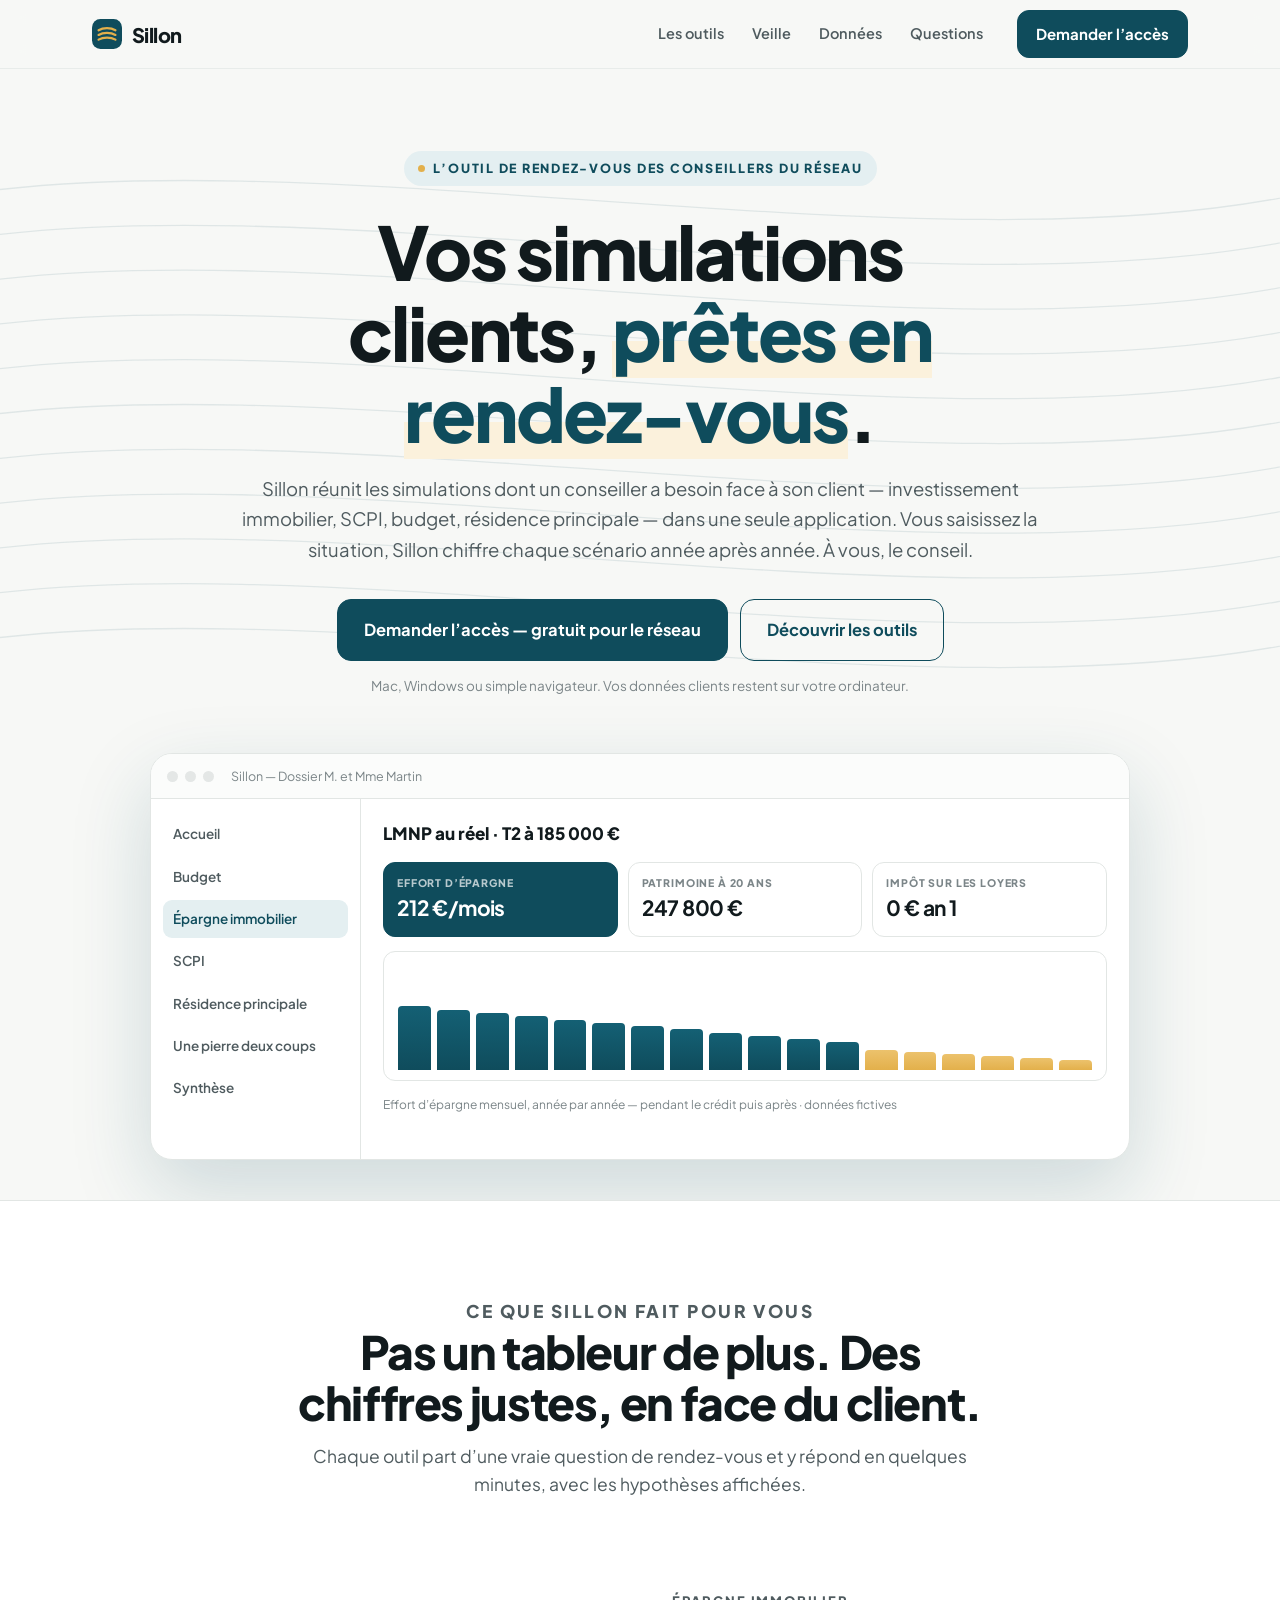
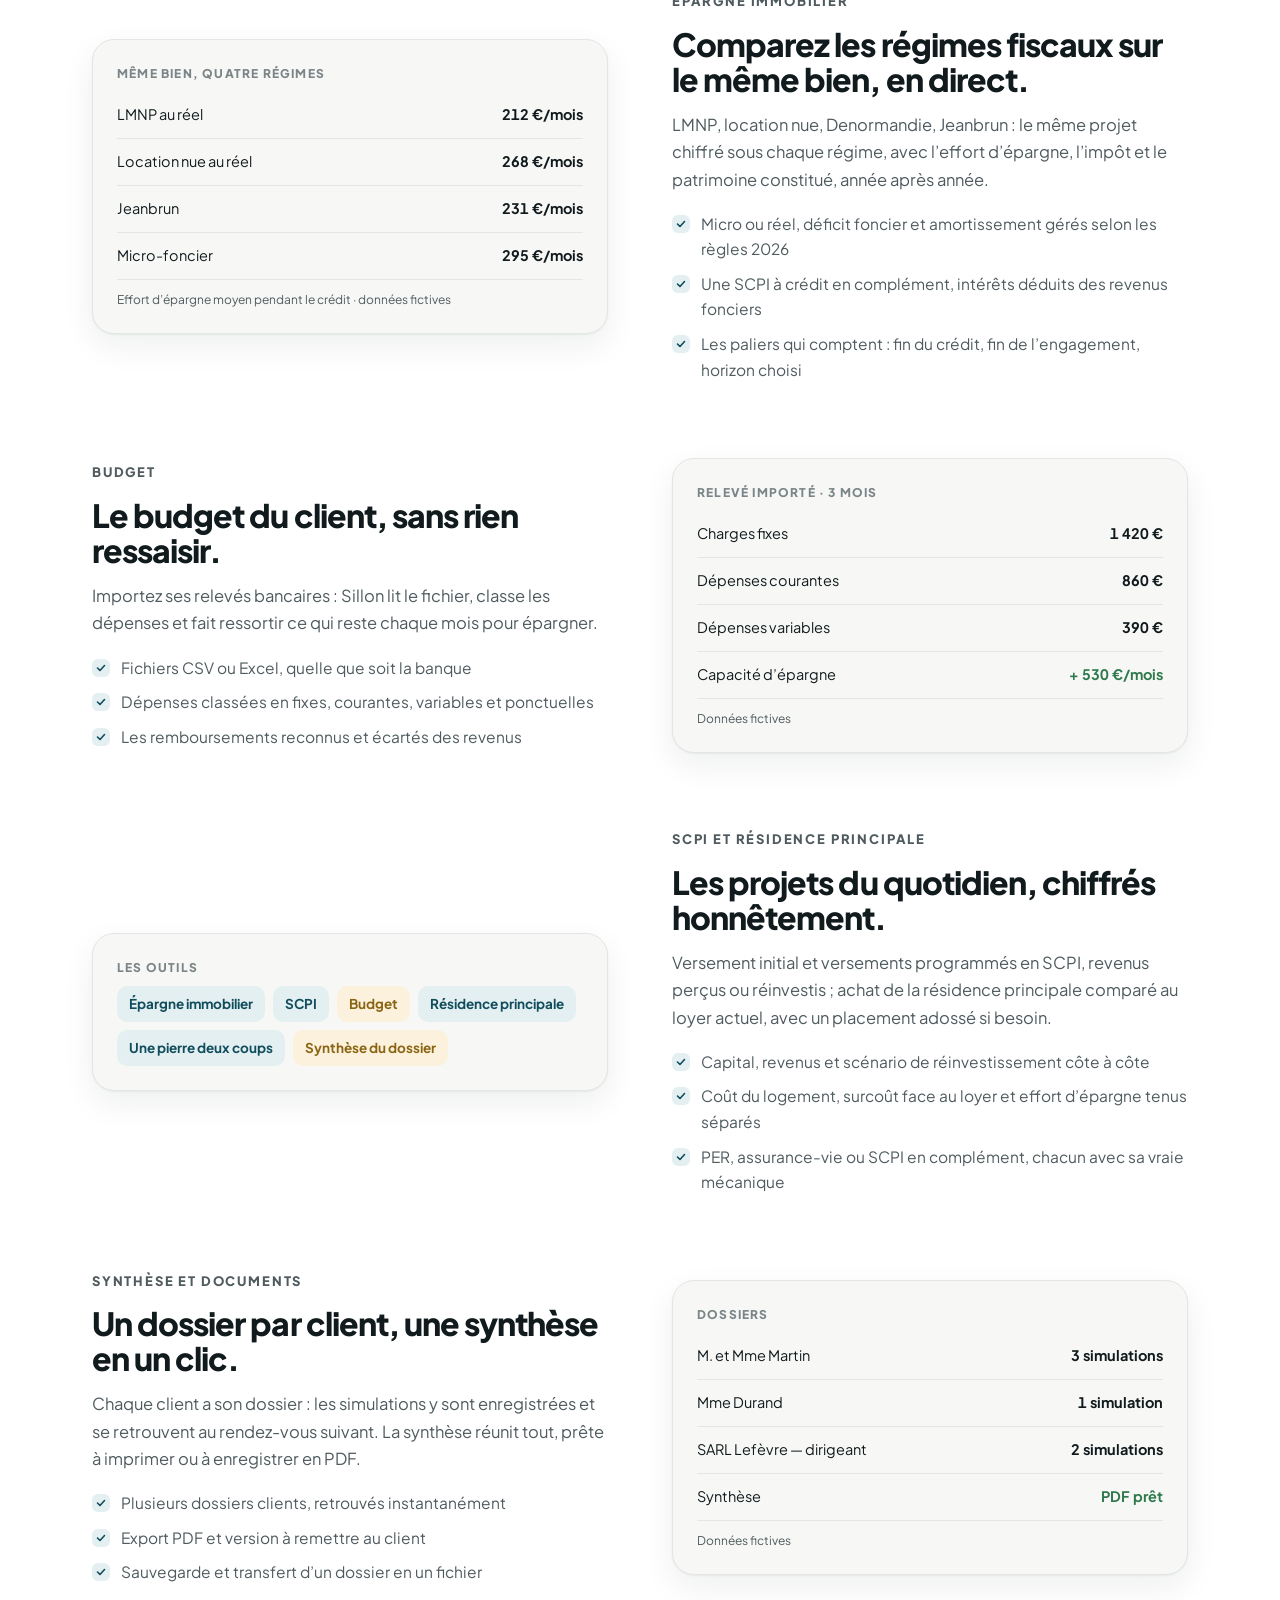
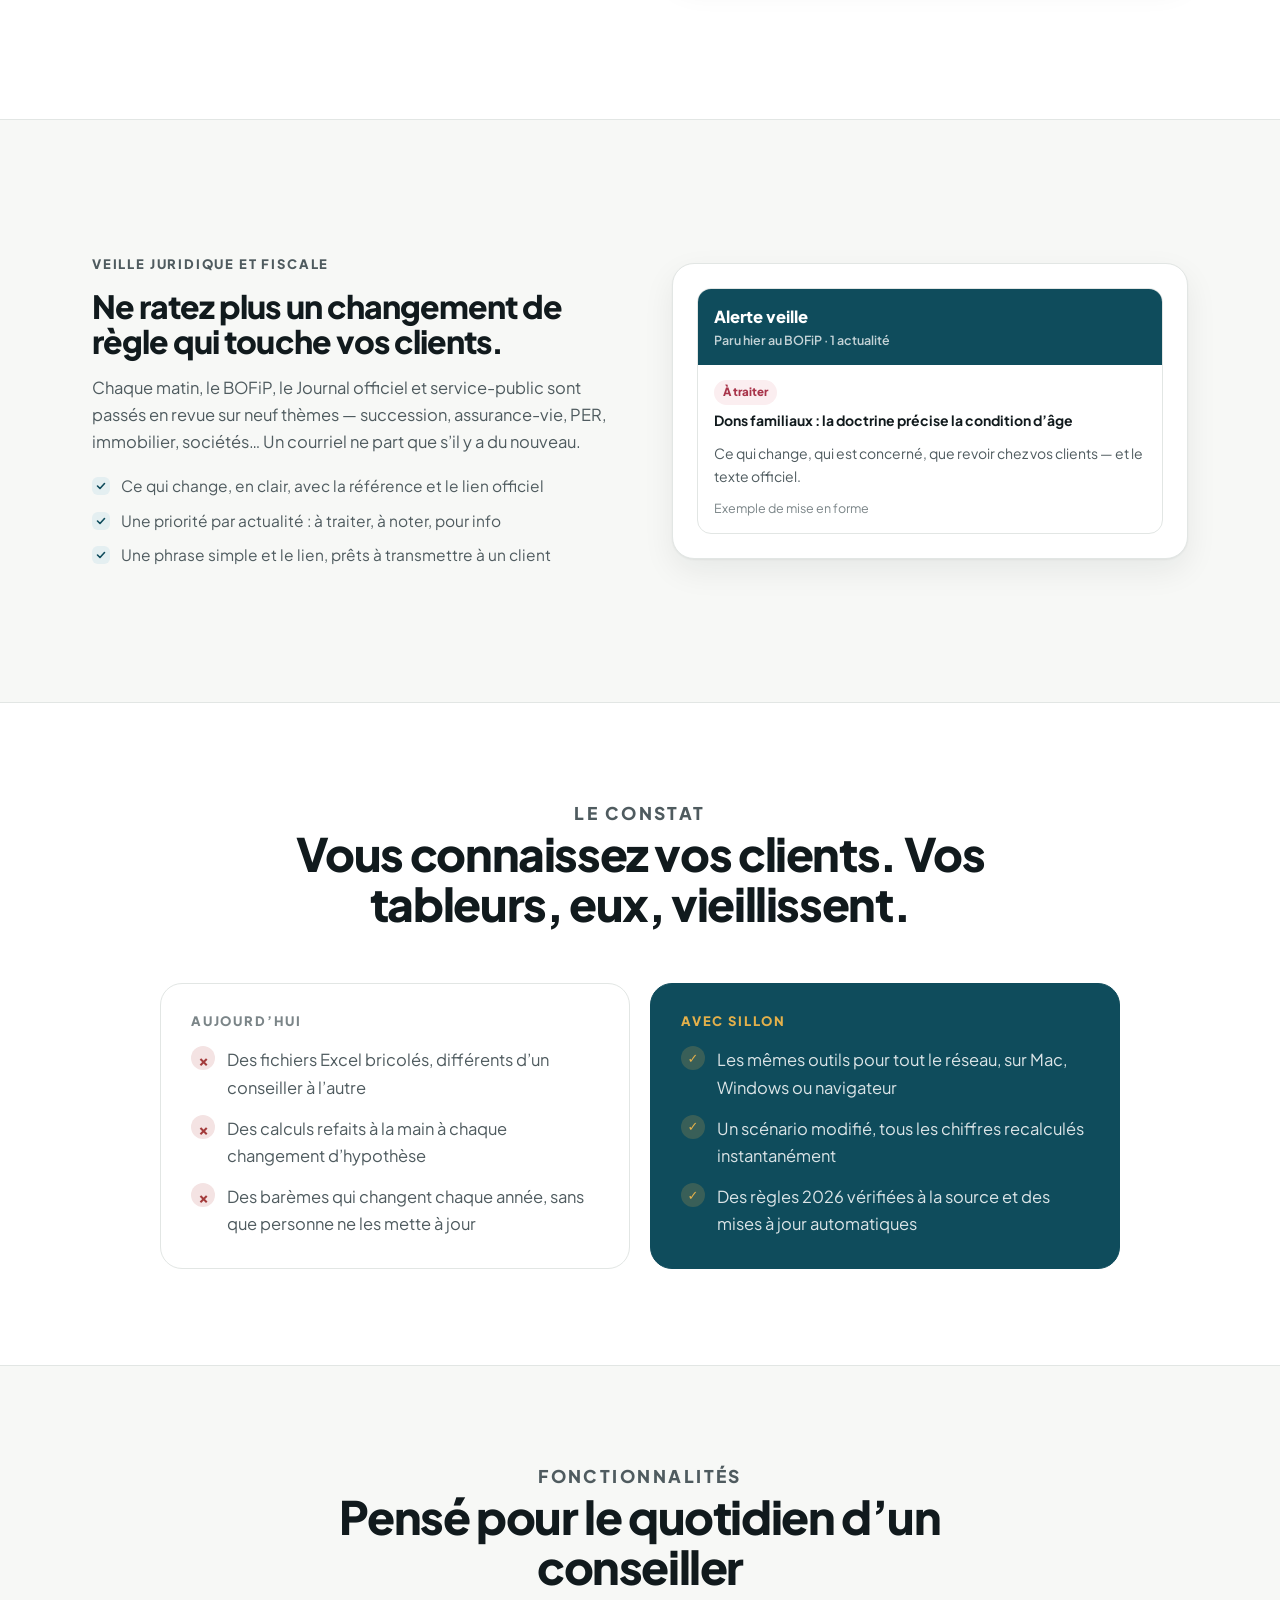
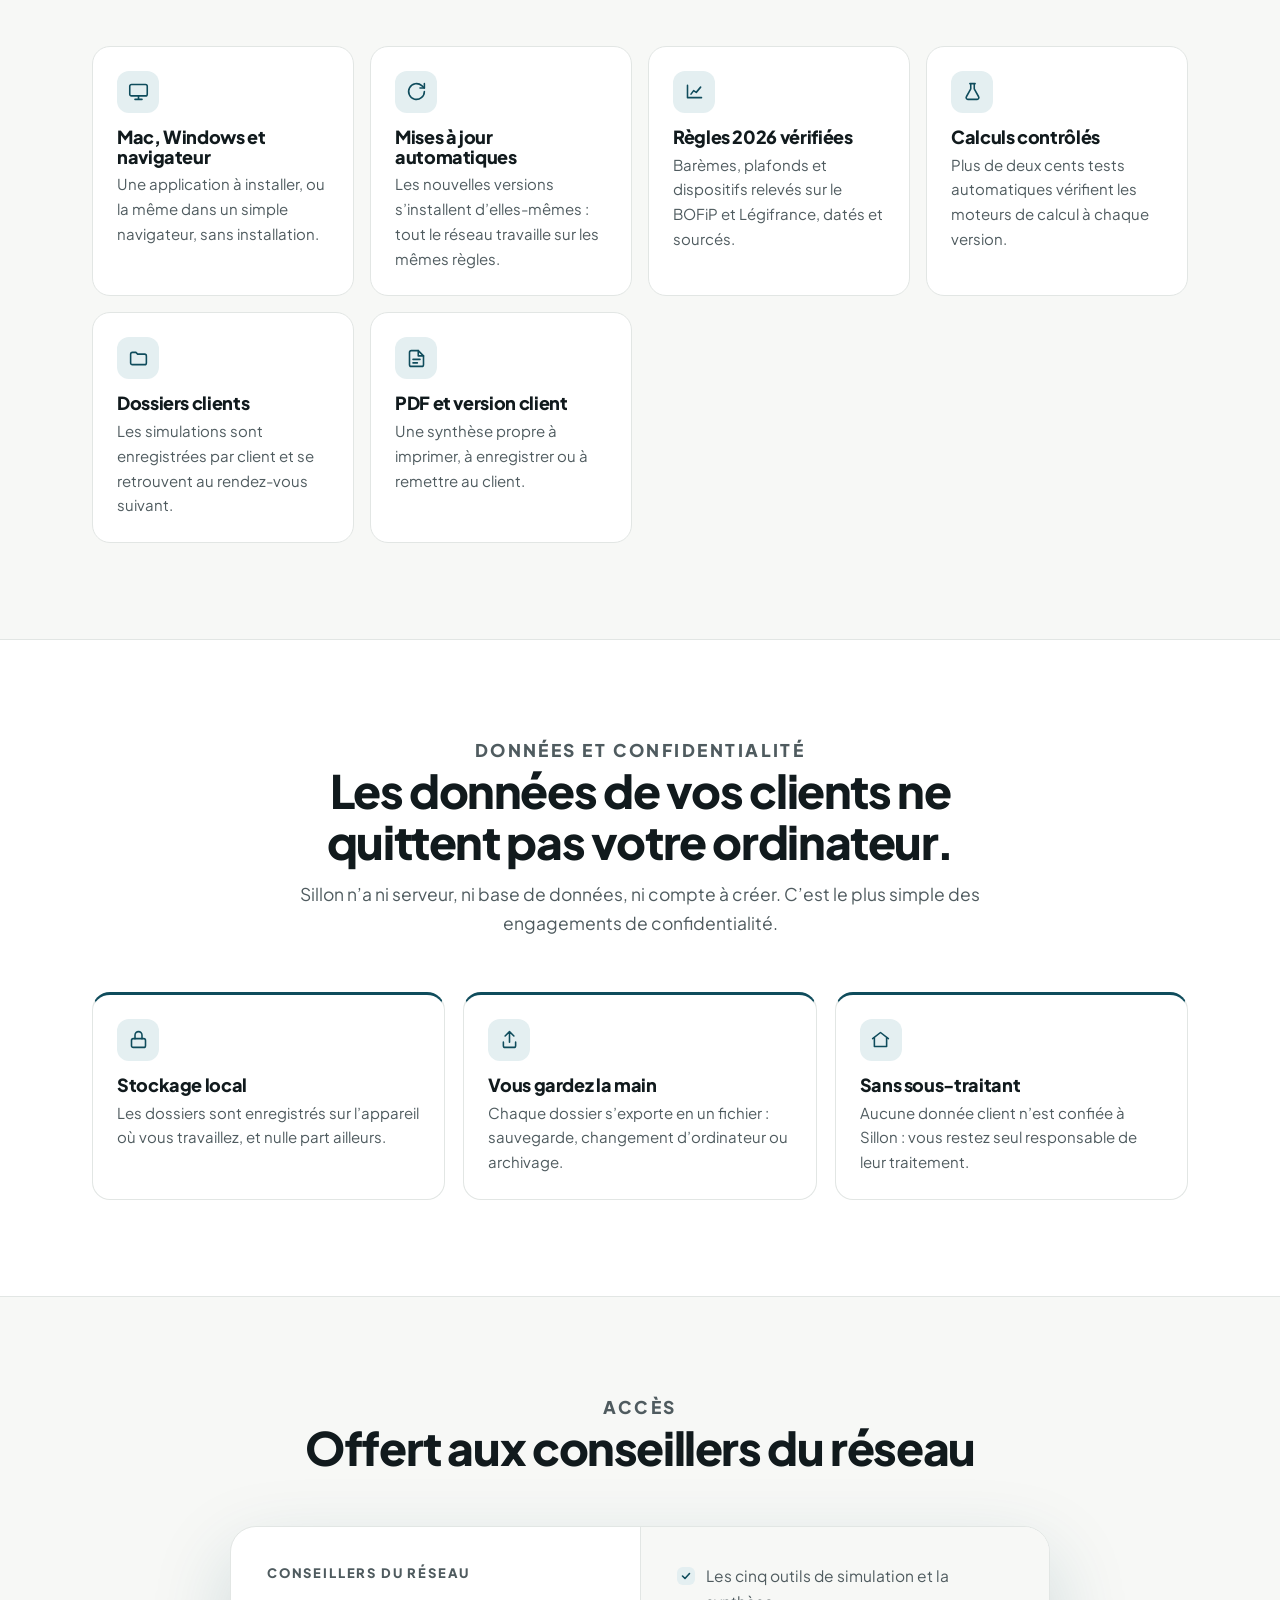
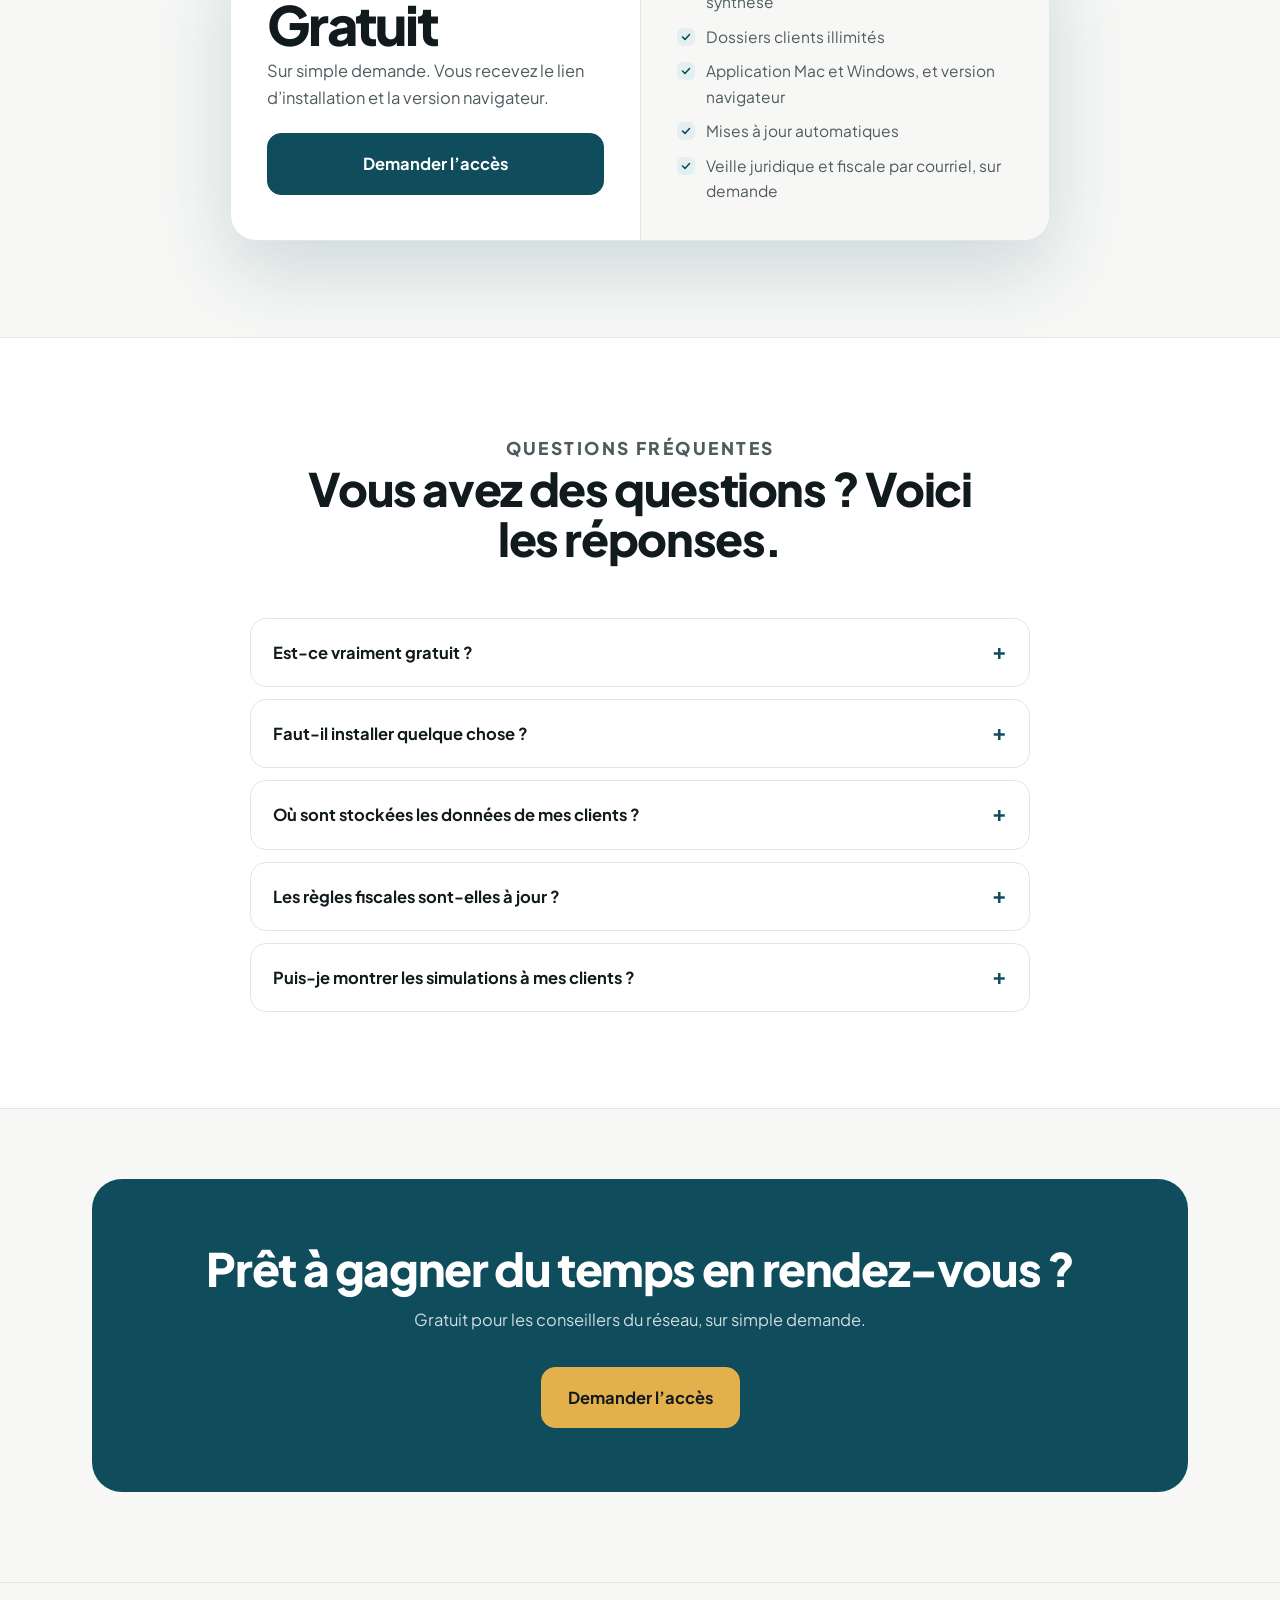
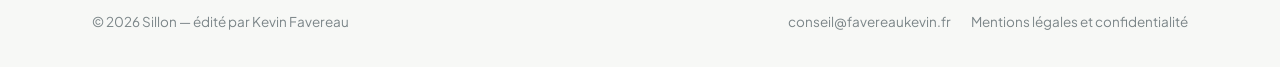
==== index.html @ 66dd031a "Sillon : page de présentation des outils pour les conseillers du réseau Co-Authored-By: Claude Opus " ====
<!doctype html>
<html lang="fr">
<head>
  <meta charset="utf-8" />
  <meta name="viewport" content="width=device-width, initial-scale=1" />
  <title>Sillon · L’outil de rendez-vous des conseillers en patrimoine</title>
  <meta name="description" content="Sillon réunit les simulations patrimoniales d’un rendez-vous client : investissement immobilier, SCPI, budget, résidence principale. Gratuit pour les conseillers du réseau." />
  <meta name="robots" content="noindex, nofollow" />
  <meta name="theme-color" content="#f7f8f6" />
  <link rel="icon" href="favicon.svg" type="image/svg+xml" />
  <link rel="preconnect" href="https://fonts.googleapis.com" />
  <link rel="preconnect" href="https://fonts.gstatic.com" crossorigin />
  <link rel="stylesheet" href="https://fonts.googleapis.com/css2?family=Plus+Jakarta+Sans:wght@400;500;600;700;800&display=swap" />
  <link rel="stylesheet" href="styles.css" />
</head>
<body>
  <header class="entete">
    <div class="bloc">
      <a class="logo" href="index.html"><svg viewBox="0 0 32 32" aria-hidden="true"><rect width="32" height="32" rx="9" fill="#0f4c5c"/><path d="M7 22c5-3 13-3 18 0M7 17c5-3 13-3 18 0M7 12c5-3 13-3 18 0" fill="none" stroke="#e3b04b" stroke-width="2.4" stroke-linecap="round"/></svg>Sillon</a>
      <nav class="nav" aria-label="Navigation">
        <a href="index.html#outils">Les outils</a>
        <a href="index.html#veille">Veille</a>
        <a href="index.html#donnees">Données</a>
        <a href="index.html#faq">Questions</a>
      </nav>
      <a class="btn" href="mailto:conseil@favereaukevin.fr?subject=Demande%20d%27acc%C3%A8s%20%C3%A0%20Sillon">Demander l’accès</a>
    </div>
  </header>
  <main>
    <section class="heros">
      <svg class="sillons" viewBox="0 0 1200 600" preserveAspectRatio="none" aria-hidden="true"><g fill="none" stroke="#0f4c5c" stroke-width="1.2" opacity=".18"><path d="M-50 120 C 300 60, 900 200, 1250 110"/><path d="M-50 162 C 300 102, 900 242, 1250 152"/><path d="M-50 204 C 300 144, 900 284, 1250 194"/><path d="M-50 246 C 300 186, 900 326, 1250 236"/><path d="M-50 288 C 300 228, 900 368, 1250 278"/><path d="M-50 330 C 300 270, 900 410, 1250 320"/><path d="M-50 372 C 300 312, 900 452, 1250 362"/><path d="M-50 414 C 300 354, 900 494, 1250 404"/><path d="M-50 456 C 300 396, 900 536, 1250 446"/><path d="M-50 498 C 300 438, 900 578, 1250 488"/><path d="M-50 540 C 300 480, 900 620, 1250 530"/></g></svg>
      <div class="bloc">
        <span class="surtitre monte">L’outil de rendez-vous des conseillers du réseau</span>
        <h1 class="monte monte-2">Vos simulations clients, <span class="ble">prêtes en rendez-vous</span>.</h1>
        <p class="chapo monte monte-2">
          Sillon réunit les simulations dont un conseiller a besoin face à son client —
          investissement immobilier, SCPI, budget, résidence principale — dans une seule
          application. Vous saisissez la situation, Sillon chiffre chaque scénario année
          après année. À vous, le conseil.
        </p>
        <div class="actions monte monte-3">
          <a class="btn btn--grand" href="mailto:conseil@favereaukevin.fr?subject=Demande%20d%27acc%C3%A8s%20%C3%A0%20Sillon">Demander l’accès — gratuit pour le réseau</a>
          <a class="btn btn--grand btn--fantome" href="#outils">Découvrir les outils</a>
        </div>
        <p class="petit monte monte-3">Mac, Windows ou simple navigateur. Vos données clients restent sur votre ordinateur.</p>
        <div class="maquette monte monte-3" aria-hidden="true">
          <div class="maquette-barre"><i></i><i></i><i></i><span>Sillon — Dossier M. et Mme Martin</span></div>
          <div class="maquette-corps">
            <div class="maquette-menu">
              <span>Accueil</span><span>Budget</span><span class="actif">Épargne immobilier</span>
              <span>SCPI</span><span>Résidence principale</span><span>Une pierre deux coups</span><span>Synthèse</span>
            </div>
            <div class="maquette-contenu">
              <div class="maquette-titre">LMNP au réel · T2 à 185 000 €</div>
              <div class="maquette-tuiles">
                <div class="m-tuile m-tuile--sombre"><small>Effort d’épargne</small><b>212 €/mois</b></div>
                <div class="m-tuile"><small>Patrimoine à 20 ans</small><b>247 800 €</b></div>
                <div class="m-tuile"><small>Impôt sur les loyers</small><b>0 € an 1</b></div>
              </div>
              <div class="m-barres"><span style="height:62%"></span><span style="height:58%"></span><span style="height:55%"></span><span style="height:52%"></span><span style="height:49%"></span><span style="height:46%"></span><span style="height:43%"></span><span style="height:40%"></span><span style="height:36%"></span><span style="height:33%"></span><span style="height:30%"></span><span style="height:27%"></span><span style="height:20%"></span><span style="height:18%"></span><span style="height:16%"></span><span style="height:14%"></span><span style="height:12%"></span><span style="height:10%"></span></div>
              <div class="m-legende">Effort d’épargne mensuel, année par année — pendant le crédit puis après · données fictives</div>
            </div>
          </div>
        </div>
      </div>
    </section>

    <section class="section section--blanche" id="outils">
      <div class="bloc">
        <div class="tete">
          <p class="etiquette">Ce que Sillon fait pour vous</p>
          <h2>Pas un tableur de plus. Des chiffres justes, en face du client.</h2>
          <p>Chaque outil part d’une vraie question de rendez-vous et y répond en quelques minutes, avec les hypothèses affichées.</p>
        </div>

      <div class="alterne">
        <div>
          <p class="etiquette">Épargne immobilier</p>
          <h3>Comparez les régimes fiscaux sur le même bien, en direct.</h3>
          <p>LMNP, location nue, Denormandie, Jeanbrun : le même projet chiffré sous chaque régime, avec l’effort d’épargne, l’impôt et le patrimoine constitué, année après année.</p>
          <ul class="puces"><li>Micro ou réel, déficit foncier et amortissement gérés selon les règles 2026</li><li>Une SCPI à crédit en complément, intérêts déduits des revenus fonciers</li><li>Les paliers qui comptent : fin du crédit, fin de l’engagement, horizon choisi</li></ul>
        </div>
        <div class="alterne-visuel"><div class="v-titre">Même bien, quatre régimes</div><div class="v-ligne"><span>LMNP au réel</span><b>212 €/mois</b></div><div class="v-ligne"><span>Location nue au réel</span><b>268 €/mois</b></div><div class="v-ligne"><span>Jeanbrun</span><b>231 €/mois</b></div><div class="v-ligne"><span>Micro-foncier</span><b>295 €/mois</b></div><p class="m-legende" style="margin:10px 0 0">Effort d’épargne moyen pendant le crédit · données fictives</p></div>
      </div>

      <div class="alterne">
        <div>
          <p class="etiquette">Budget</p>
          <h3>Le budget du client, sans rien ressaisir.</h3>
          <p>Importez ses relevés bancaires : Sillon lit le fichier, classe les dépenses et fait ressortir ce qui reste chaque mois pour épargner.</p>
          <ul class="puces"><li>Fichiers CSV ou Excel, quelle que soit la banque</li><li>Dépenses classées en fixes, courantes, variables et ponctuelles</li><li>Les remboursements reconnus et écartés des revenus</li></ul>
        </div>
        <div class="alterne-visuel"><div class="v-titre">Relevé importé · 3 mois</div><div class="v-ligne"><span>Charges fixes</span><b>1 420 €</b></div><div class="v-ligne"><span>Dépenses courantes</span><b>860 €</b></div><div class="v-ligne"><span>Dépenses variables</span><b>390 €</b></div><div class="v-ligne"><span>Capacité d’épargne</span><b class=ok>+ 530 €/mois</b></div><p class="m-legende" style="margin:10px 0 0">Données fictives</p></div>
      </div>

      <div class="alterne">
        <div>
          <p class="etiquette">SCPI et résidence principale</p>
          <h3>Les projets du quotidien, chiffrés honnêtement.</h3>
          <p>Versement initial et versements programmés en SCPI, revenus perçus ou réinvestis ; achat de la résidence principale comparé au loyer actuel, avec un placement adossé si besoin.</p>
          <ul class="puces"><li>Capital, revenus et scénario de réinvestissement côte à côte</li><li>Coût du logement, surcoût face au loyer et effort d’épargne tenus séparés</li><li>PER, assurance-vie ou SCPI en complément, chacun avec sa vraie mécanique</li></ul>
        </div>
        <div class="alterne-visuel"><div class="v-titre">Les outils</div><div class="v-pastilles"><span>Épargne immobilier</span><span>SCPI</span><span>Budget</span><span>Résidence principale</span><span>Une pierre deux coups</span><span>Synthèse du dossier</span></div></div>
      </div>

      <div class="alterne">
        <div>
          <p class="etiquette">Synthèse et documents</p>
          <h3>Un dossier par client, une synthèse en un clic.</h3>
          <p>Chaque client a son dossier : les simulations y sont enregistrées et se retrouvent au rendez-vous suivant. La synthèse réunit tout, prête à imprimer ou à enregistrer en PDF.</p>
          <ul class="puces"><li>Plusieurs dossiers clients, retrouvés instantanément</li><li>Export PDF et version à remettre au client</li><li>Sauvegarde et transfert d’un dossier en un fichier</li></ul>
        </div>
        <div class="alterne-visuel"><div class="v-titre">Dossiers</div><div class="v-ligne"><span>M. et Mme Martin</span><b>3 simulations</b></div><div class="v-ligne"><span>Mme Durand</span><b>1 simulation</b></div><div class="v-ligne"><span>SARL Lefèvre — dirigeant</span><b>2 simulations</b></div><div class="v-ligne"><span>Synthèse</span><b class=ok>PDF prêt</b></div><p class="m-legende" style="margin:10px 0 0">Données fictives</p></div>
      </div>
      </div>
    </section>

    <section class="section" id="veille">
      <div class="bloc">

      <div class="alterne">
        <div>
          <p class="etiquette">Veille juridique et fiscale</p>
          <h3>Ne ratez plus un changement de règle qui touche vos clients.</h3>
          <p>Chaque matin, le BOFiP, le Journal officiel et service-public sont passés en revue sur neuf thèmes — succession, assurance-vie, PER, immobilier, sociétés… Un courriel ne part que s’il y a du nouveau.</p>
          <ul class="puces"><li>Ce qui change, en clair, avec la référence et le lien officiel</li><li>Une priorité par actualité : à traiter, à noter, pour info</li><li>Une phrase simple et le lien, prêts à transmettre à un client</li></ul>
        </div>
        <div class="alterne-visuel"><div class="v-mail"><div class="v-mail-tete">Alerte veille<small>Paru hier au BOFiP · 1 actualité</small></div><div class="v-mail-corps"><div><span class="tag">À traiter</span><br><b>Dons familiaux : la doctrine précise la condition d’âge</b></div><div style="color:var(--doux)">Ce qui change, qui est concerné, que revoir chez vos clients — et le texte officiel.</div><div style="color:var(--libelle);font-size:12.5px">Exemple de mise en forme</div></div></div></div>
      </div>
      </div>
    </section>

    <section class="section section--blanche">
      <div class="bloc">
        <div class="tete">
          <p class="etiquette">Le constat</p>
          <h2>Vous connaissez vos clients. Vos tableurs, eux, vieillissent.</h2>
        </div>
        <div class="constat">
          <div class="colonne">
            <h3>Aujourd’hui</h3>
            <ul>
              <li>Des fichiers Excel bricolés, différents d’un conseiller à l’autre</li>
              <li>Des calculs refaits à la main à chaque changement d’hypothèse</li>
              <li>Des barèmes qui changent chaque année, sans que personne ne les mette à jour</li>
            </ul>
          </div>
          <div class="colonne colonne--apres">
            <h3>Avec Sillon</h3>
            <ul>
              <li>Les mêmes outils pour tout le réseau, sur Mac, Windows ou navigateur</li>
              <li>Un scénario modifié, tous les chiffres recalculés instantanément</li>
              <li>Des règles 2026 vérifiées à la source et des mises à jour automatiques</li>
            </ul>
          </div>
        </div>
      </div>
    </section>

    <section class="section">
      <div class="bloc">
        <div class="tete">
          <p class="etiquette">Fonctionnalités</p>
          <h2>Pensé pour le quotidien d’un conseiller</h2>
        </div>
        <div class="grille">

        <div class="carte"><div class="icone"><svg viewBox="0 0 24 24" fill="none" stroke="currentColor" stroke-width="1.8" stroke-linecap="round" stroke-linejoin="round" aria-hidden="true"><rect x="2" y="4" width="20" height="13" rx="2"/><path d="M8 21h8M12 17v4"/></svg></div><h3>Mac, Windows et navigateur</h3><p>Une application à installer, ou la même dans un simple navigateur, sans installation.</p></div>

        <div class="carte"><div class="icone"><svg viewBox="0 0 24 24" fill="none" stroke="currentColor" stroke-width="1.8" stroke-linecap="round" stroke-linejoin="round" aria-hidden="true"><path d="M21 12a9 9 0 1 1-3-6.7L21 8"/><path d="M21 3v5h-5"/></svg></div><h3>Mises à jour automatiques</h3><p>Les nouvelles versions s’installent d’elles-mêmes : tout le réseau travaille sur les mêmes règles.</p></div>

        <div class="carte"><div class="icone"><svg viewBox="0 0 24 24" fill="none" stroke="currentColor" stroke-width="1.8" stroke-linecap="round" stroke-linejoin="round" aria-hidden="true"><path d="M4 19V5M4 19h16M8 15l3-4 3 2 5-6"/></svg></div><h3>Règles 2026 vérifiées</h3><p>Barèmes, plafonds et dispositifs relevés sur le BOFiP et Légifrance, datés et sourcés.</p></div>

        <div class="carte"><div class="icone"><svg viewBox="0 0 24 24" fill="none" stroke="currentColor" stroke-width="1.8" stroke-linecap="round" stroke-linejoin="round" aria-hidden="true"><path d="M9 3h6M10 3v6l-5 9a2 2 0 0 0 2 3h10a2 2 0 0 0 2-3l-5-9V3"/></svg></div><h3>Calculs contrôlés</h3><p>Plus de deux cents tests automatiques vérifient les moteurs de calcul à chaque version.</p></div>

        <div class="carte"><div class="icone"><svg viewBox="0 0 24 24" fill="none" stroke="currentColor" stroke-width="1.8" stroke-linecap="round" stroke-linejoin="round" aria-hidden="true"><path d="M3 7a2 2 0 0 1 2-2h4l2 2h8a2 2 0 0 1 2 2v8a2 2 0 0 1-2 2H5a2 2 0 0 1-2-2z"/></svg></div><h3>Dossiers clients</h3><p>Les simulations sont enregistrées par client et se retrouvent au rendez-vous suivant.</p></div>

        <div class="carte"><div class="icone"><svg viewBox="0 0 24 24" fill="none" stroke="currentColor" stroke-width="1.8" stroke-linecap="round" stroke-linejoin="round" aria-hidden="true"><path d="M14 3H6a2 2 0 0 0-2 2v14a2 2 0 0 0 2 2h12a2 2 0 0 0 2-2V9z"/><path d="M14 3v6h6M8 13h8M8 17h5"/></svg></div><h3>PDF et version client</h3><p>Une synthèse propre à imprimer, à enregistrer ou à remettre au client.</p></div>
        </div>
      </div>
    </section>

    <section class="section section--blanche" id="donnees">
      <div class="bloc">
        <div class="tete">
          <p class="etiquette">Données et confidentialité</p>
          <h2>Les données de vos clients ne quittent pas votre ordinateur.</h2>
          <p>Sillon n’a ni serveur, ni base de données, ni compte à créer. C’est le plus simple des engagements de confidentialité.</p>
        </div>
        <div class="donnees">

        <div class="carte"><div class="icone"><svg viewBox="0 0 24 24" fill="none" stroke="currentColor" stroke-width="1.8" stroke-linecap="round" stroke-linejoin="round" aria-hidden="true"><rect x="4" y="11" width="16" height="10" rx="2"/><path d="M8 11V7a4 4 0 0 1 8 0v4"/></svg></div><h3>Stockage local</h3><p>Les dossiers sont enregistrés sur l’appareil où vous travaillez, et nulle part ailleurs.</p></div>

        <div class="carte"><div class="icone"><svg viewBox="0 0 24 24" fill="none" stroke="currentColor" stroke-width="1.8" stroke-linecap="round" stroke-linejoin="round" aria-hidden="true"><path d="M12 3v12M7 8l5-5 5 5"/><path d="M5 15v4a2 2 0 0 0 2 2h10a2 2 0 0 0 2-2v-4"/></svg></div><h3>Vous gardez la main</h3><p>Chaque dossier s’exporte en un fichier : sauvegarde, changement d’ordinateur ou archivage.</p></div>

        <div class="carte"><div class="icone"><svg viewBox="0 0 24 24" fill="none" stroke="currentColor" stroke-width="1.8" stroke-linecap="round" stroke-linejoin="round" aria-hidden="true"><path d="M3 11l9-7 9 7"/><path d="M5 10v10h14V10"/></svg></div><h3>Sans sous-traitant</h3><p>Aucune donnée client n’est confiée à Sillon : vous restez seul responsable de leur traitement.</p></div>
        </div>
      </div>
    </section>

    <section class="section" id="acces">
      <div class="bloc">
        <div class="tete">
          <p class="etiquette">Accès</p>
          <h2>Offert aux conseillers du réseau</h2>
        </div>
        <div class="acces">
          <div class="acces-gauche">
            <p class="etiquette" style="margin:0">Conseillers du réseau</p>
            <div class="prix">Gratuit</div>
            <p>Sur simple demande. Vous recevez le lien d’installation et la version navigateur.</p>
            <a class="btn btn--grand" href="mailto:conseil@favereaukevin.fr?subject=Demande%20d%27acc%C3%A8s%20%C3%A0%20Sillon" style="width:100%">Demander l’accès</a>
          </div>
          <div class="acces-droite">
            <ul class="puces">
              <li>Les cinq outils de simulation et la synthèse</li>
              <li>Dossiers clients illimités</li>
              <li>Application Mac et Windows, et version navigateur</li>
              <li>Mises à jour automatiques</li>
              <li>Veille juridique et fiscale par courriel, sur demande</li>
            </ul>
          </div>
        </div>
      </div>
    </section>

    <section class="section section--blanche" id="faq">
      <div class="bloc">
        <div class="tete">
          <p class="etiquette">Questions fréquentes</p>
          <h2>Vous avez des questions ? Voici les réponses.</h2>
        </div>
        <div class="faq">
          <details><summary>Est-ce vraiment gratuit ?</summary><p>Oui, pour les conseillers du réseau. Il n’y a ni abonnement, ni carte bancaire, ni engagement : il suffit d’en faire la demande.</p></details>
          <details><summary>Faut-il installer quelque chose ?</summary><p>Non, ce n’est pas obligatoire : Sillon fonctionne aussi dans un simple navigateur. Une application Mac et Windows est disponible pour ceux qui préfèrent ; à la première ouverture, le système peut afficher un avertissement de sécurité, et la procédure pour le passer est fournie avec le lien.</p></details>
          <details><summary>Où sont stockées les données de mes clients ?</summary><p>Uniquement sur votre appareil. Sillon n’envoie aucune donnée client sur internet. Pensez donc à exporter vos dossiers pour les sauvegarder, ou pour les retrouver sur un autre ordinateur.</p></details>
          <details><summary>Les règles fiscales sont-elles à jour ?</summary><p>Les barèmes, plafonds et dispositifs sont ceux de 2026, vérifiés sur le BOFiP et Légifrance. Quand une règle change, l’outil est corrigé et la mise à jour arrive automatiquement.</p></details>
          <details><summary>Puis-je montrer les simulations à mes clients ?</summary><p>Oui, c’est leur raison d’être, et une version client est prévue pour le PDF. Les simulations restent des projections fondées sur des hypothèses : elles appuient votre conseil, elles ne le remplacent pas.</p></details>
        </div>
      </div>
    </section>

    <section class="bloc" style="margin-top:70px">
      <div class="final">
        <svg class="sillons" viewBox="0 0 1200 600" preserveAspectRatio="none" aria-hidden="true"><g fill="none" stroke="#0f4c5c" stroke-width="1.2" opacity=".18"><path d="M-50 120 C 300 60, 900 200, 1250 110"/><path d="M-50 162 C 300 102, 900 242, 1250 152"/><path d="M-50 204 C 300 144, 900 284, 1250 194"/><path d="M-50 246 C 300 186, 900 326, 1250 236"/><path d="M-50 288 C 300 228, 900 368, 1250 278"/><path d="M-50 330 C 300 270, 900 410, 1250 320"/><path d="M-50 372 C 300 312, 900 452, 1250 362"/><path d="M-50 414 C 300 354, 900 494, 1250 404"/><path d="M-50 456 C 300 396, 900 536, 1250 446"/><path d="M-50 498 C 300 438, 900 578, 1250 488"/><path d="M-50 540 C 300 480, 900 620, 1250 530"/></g></svg>
        <h2>Prêt à gagner du temps en rendez-vous ?</h2>
        <p>Gratuit pour les conseillers du réseau, sur simple demande.</p>
        <div class="actions"><a class="btn btn--grand btn--ble" href="mailto:conseil@favereaukevin.fr?subject=Demande%20d%27acc%C3%A8s%20%C3%A0%20Sillon">Demander l’accès</a></div>
      </div>
    </section>
  </main>

  <footer class="pied">
    <div class="bloc">
      <span>© 2026 Sillon — édité par Kevin Favereau</span>
      <nav>
        <a href="mailto:conseil@favereaukevin.fr?subject=Demande%20d%27acc%C3%A8s%20%C3%A0%20Sillon">conseil@favereaukevin.fr</a>
        <a href="mentions-legales.html">Mentions légales et confidentialité</a>
      </nav>
    </div>
  </footer>
</body>
</html>
---- styles.css ----
/* Sillon — page de présentation. Pétrole et blé, Plus Jakarta Sans. */
:root {
  --fond: #f7f8f6; --surface: #fff; --encre: #111a1d; --doux: #4f5b5f; --libelle: #7b8588; --ligne: #e2e6e4;
  --petrole: #0f4c5c; --petrole-2: #146074; --petrole-pale: #e4eff1; --ble: #e3b04b; --ble-pale: #fbf1dc;
  --ombre: 0 1px 2px rgba(17, 26, 29, .05), 0 12px 32px rgba(17, 26, 29, .07);
  --ombre-forte: 0 30px 80px rgba(15, 76, 92, .18);
  --police: 'Plus Jakarta Sans', system-ui, -apple-system, 'Segoe UI', Roboto, sans-serif;
}
*, *::before, *::after { box-sizing: border-box; }
html { scroll-behavior: smooth; -webkit-text-size-adjust: 100%; }
body { margin: 0; font-family: var(--police); color: var(--encre); background: var(--fond); font-size: 16.5px; line-height: 1.65; -webkit-font-smoothing: antialiased; }
a { color: inherit; }
h1, h2, h3 { letter-spacing: -.03em; line-height: 1.1; font-weight: 800; margin: 0; }
.bloc { max-width: 1140px; margin: 0 auto; padding: 0 22px; }
.ble { color: var(--petrole); background: linear-gradient(transparent 60%, var(--ble-pale) 60%); }

/* En-tête */
.entete { position: sticky; top: 0; z-index: 20; background: rgba(247, 248, 246, .85); backdrop-filter: blur(12px) saturate(1.4); border-bottom: 1px solid rgba(226, 230, 228, .7); }
.entete .bloc { display: flex; align-items: center; gap: 22px; height: 68px; }
.logo { display: flex; align-items: center; gap: 10px; text-decoration: none; font-weight: 800; font-size: 20px; letter-spacing: -.03em; margin-right: auto; }
.logo svg { width: 30px; height: 30px; }
.nav { display: flex; gap: 4px; }
.nav a { text-decoration: none; color: var(--doux); font-weight: 600; font-size: 14.5px; padding: 8px 12px; border-radius: 10px; }
.nav a:hover { color: var(--encre); background: rgba(17, 26, 29, .05); }
.btn { display: inline-flex; align-items: center; justify-content: center; gap: 8px; text-decoration: none; font: inherit; font-weight: 700; font-size: 15px; border-radius: 12px; padding: 11px 18px; background: var(--petrole); color: #fff; border: 1.5px solid var(--petrole); cursor: pointer; transition: background .2s, transform .2s, box-shadow .2s; }
.btn:hover { background: var(--petrole-2); transform: translateY(-1px); box-shadow: 0 12px 26px rgba(15, 76, 92, .28); }
.btn--grand { padding: 16px 26px; font-size: 16.5px; border-radius: 14px; }
.btn--fantome { background: transparent; color: var(--petrole); }
.btn--fantome:hover { background: var(--petrole-pale); box-shadow: none; }
.btn--ble { background: var(--ble); border-color: var(--ble); color: var(--encre); }
.btn--ble:hover { background: #d9a43b; }

/* Héros */
.heros { position: relative; text-align: center; padding: 82px 0 40px; overflow: hidden; }
.sillons { position: absolute; inset: 0; z-index: -1; opacity: .55; }
.surtitre { display: inline-flex; align-items: center; gap: 8px; font-size: 12.5px; font-weight: 800; letter-spacing: .14em; text-transform: uppercase; color: var(--petrole); background: var(--petrole-pale); border-radius: 999px; padding: 7px 14px; }
.surtitre::before { content: ''; width: 7px; height: 7px; border-radius: 50%; background: var(--ble); }
.heros h1 { font-size: clamp(40px, 6.6vw, 74px); max-width: 15ch; margin: 24px auto 20px; }
.heros .chapo { max-width: 60ch; margin: 0 auto; color: var(--doux); font-size: 18.5px; }
.actions { display: flex; gap: 12px; justify-content: center; flex-wrap: wrap; margin-top: 34px; }
.petit { font-size: 13.5px; color: var(--libelle); margin-top: 14px; }

/* Maquette de l'app */
.maquette { margin: 56px auto 0; max-width: 980px; background: var(--surface); border: 1px solid var(--ligne); border-radius: 22px; box-shadow: var(--ombre-forte); overflow: hidden; text-align: left; }
.maquette-barre { display: flex; align-items: center; gap: 7px; padding: 12px 16px; border-bottom: 1px solid var(--ligne); background: #fbfcfb; font-size: 12.5px; color: var(--libelle); }
.maquette-barre i { width: 11px; height: 11px; border-radius: 50%; background: #e4e7e6; }
.maquette-barre span { margin-left: 10px; }
.maquette-corps { display: grid; grid-template-columns: 210px 1fr; min-height: 360px; }
.maquette-menu { border-right: 1px solid var(--ligne); padding: 16px 12px; display: grid; align-content: start; gap: 4px; font-size: 13.5px; font-weight: 600; color: var(--doux); }
.maquette-menu span { padding: 8px 10px; border-radius: 9px; }
.maquette-menu .actif { background: var(--petrole-pale); color: var(--petrole); }
.maquette-contenu { padding: 20px 22px; display: grid; gap: 14px; align-content: start; }
.maquette-titre { font-weight: 800; font-size: 17px; }
.maquette-tuiles { display: grid; grid-template-columns: repeat(3, 1fr); gap: 10px; }
.m-tuile { border: 1px solid var(--ligne); border-radius: 12px; padding: 11px 13px; }
.m-tuile small { display: block; font-size: 10.5px; font-weight: 800; letter-spacing: .08em; text-transform: uppercase; color: var(--libelle); }
.m-tuile b { font-size: 21px; letter-spacing: -.03em; }
.m-tuile--sombre { background: var(--petrole); border-color: var(--petrole); color: #fff; }
.m-tuile--sombre small { color: rgba(255, 255, 255, .7); }
.m-barres { display: flex; align-items: flex-end; gap: 6px; height: 130px; border: 1px solid var(--ligne); border-radius: 12px; padding: 14px 14px 10px; }
.m-barres span { flex: 1; border-radius: 4px 4px 0 0; background: linear-gradient(var(--petrole-2), var(--petrole)); }
.m-barres span:nth-child(n+13) { background: linear-gradient(#ecc26c, var(--ble)); }
.m-legende { font-size: 12px; color: var(--libelle); }

/* Sections */
.section { padding: 96px 0; }
.section--blanche { background: var(--surface); border-block: 1px solid var(--ligne); }
.tete { max-width: 700px; margin: 0 auto 54px; text-align: center; }
.etiquette { font-size: 13px; font-weight: 800; letter-spacing: .14em; text-transform: uppercase; color: var(--petrole); margin: 0 0 12px; }
.tete h2 { font-size: clamp(30px, 4.4vw, 46px); margin-bottom: 14px; }
.tete p { color: var(--doux); font-size: 17.5px; margin: 0; }

/* Blocs alternés */
.alterne { display: grid; grid-template-columns: 1fr 1fr; gap: 64px; align-items: center; padding: 38px 0; }
.alterne:nth-of-type(even) .alterne-visuel { order: -1; }
.alterne h3 { font-size: clamp(24px, 3vw, 32px); margin-bottom: 14px; }
.alterne p { color: var(--doux); margin: 0 0 14px; }
.puces { list-style: none; padding: 0; margin: 18px 0 0; display: grid; gap: 9px; }
.puces li { display: flex; gap: 11px; color: var(--doux); font-size: 15.5px; }
.puces li::before { content: ''; flex: none; width: 18px; height: 18px; margin-top: 4px; border-radius: 6px; background: var(--petrole-pale) url("data:image/svg+xml,%3Csvg xmlns='http://www.w3.org/2000/svg' viewBox='0 0 24 24' fill='none' stroke='%230f4c5c' stroke-width='3.2' stroke-linecap='round' stroke-linejoin='round'%3E%3Cpath d='M5 12l5 5 9-10'/%3E%3C/svg%3E") center / 12px no-repeat; }
.alterne-visuel { background: var(--surface); border: 1px solid var(--ligne); border-radius: 22px; padding: 24px; box-shadow: var(--ombre); }
.section--blanche .alterne-visuel { background: var(--fond); }
.v-ligne { display: flex; justify-content: space-between; gap: 14px; padding: 11px 0; border-bottom: 1px solid var(--ligne); font-size: 14.5px; }
.v-ligne:last-child { border-bottom: 0; }
.v-ligne b { font-variant-numeric: tabular-nums; }
.v-ligne .ok { color: #2f7a4d; font-weight: 700; }
.v-titre { font-size: 12px; font-weight: 800; letter-spacing: .1em; text-transform: uppercase; color: var(--libelle); margin-bottom: 8px; }
.v-pastilles { display: flex; flex-wrap: wrap; gap: 8px; }
.v-pastilles span { font-size: 13.5px; font-weight: 700; padding: 7px 12px; border-radius: 10px; background: var(--petrole-pale); color: var(--petrole); }
.v-pastilles span:nth-child(3n) { background: var(--ble-pale); color: #8a6412; }
.v-mail { border: 1px solid var(--ligne); border-radius: 14px; overflow: hidden; background: #fff; }
.v-mail-tete { background: var(--petrole); color: #fff; padding: 14px 16px; font-weight: 800; }
.v-mail-tete small { display: block; font-weight: 600; opacity: .75; font-size: 12.5px; }
.v-mail-corps { padding: 14px 16px; display: grid; gap: 10px; font-size: 14px; }
.v-mail-corps .tag { display: inline-block; font-size: 11.5px; font-weight: 800; padding: 3px 9px; border-radius: 99px; background: #fbeef0; color: #a8344a; margin-bottom: 4px; }

/* Constat */
.constat { display: grid; grid-template-columns: 1fr 1fr; gap: 20px; max-width: 960px; margin: 0 auto; }
.colonne { border-radius: 22px; padding: 30px; border: 1px solid var(--ligne); background: var(--surface); }
.colonne h3 { font-size: 13px; letter-spacing: .14em; text-transform: uppercase; margin-bottom: 18px; color: var(--libelle); }
.colonne ul { list-style: none; margin: 0; padding: 0; display: grid; gap: 14px; }
.colonne li { display: flex; gap: 12px; color: var(--doux); }
.colonne li::before { content: '×'; flex: none; width: 24px; height: 24px; border-radius: 50%; display: grid; place-items: center; background: #f4e3e3; color: #a33b3b; font-weight: 800; }
.colonne--apres { background: var(--petrole); border-color: var(--petrole); color: #fff; }
.colonne--apres h3 { color: var(--ble); }
.colonne--apres li { color: rgba(255, 255, 255, .85); }
.colonne--apres li::before { content: '✓'; background: rgba(227, 176, 75, .2); color: var(--ble); font-size: 13px; }

/* Grille de fonctionnalités */
.grille { display: grid; grid-template-columns: repeat(auto-fit, minmax(min(100%, 250px), 1fr)); gap: 16px; }
.carte { background: var(--surface); border: 1px solid var(--ligne); border-radius: 18px; padding: 24px; transition: transform .25s, box-shadow .25s; }
.carte:hover { transform: translateY(-3px); box-shadow: var(--ombre); }
.icone { width: 42px; height: 42px; border-radius: 12px; background: var(--petrole-pale); color: var(--petrole); display: grid; place-items: center; margin-bottom: 14px; }
.icone svg { width: 21px; height: 21px; }
.carte h3 { font-size: 18px; margin-bottom: 6px; letter-spacing: -.02em; }
.carte p { margin: 0; color: var(--doux); font-size: 15px; }

/* Données */
.donnees { display: grid; grid-template-columns: repeat(auto-fit, minmax(min(100%, 290px), 1fr)); gap: 18px; }
.donnees .carte { border-top: 3px solid var(--petrole); }

/* Accès */
.acces { max-width: 820px; margin: 0 auto; background: var(--surface); border: 1px solid var(--ligne); border-radius: 26px; box-shadow: var(--ombre-forte); display: grid; grid-template-columns: 1fr 1fr; overflow: hidden; }
.acces-gauche { padding: 36px; }
.acces-gauche .prix { font-size: 54px; font-weight: 800; letter-spacing: -.04em; line-height: 1; margin: 12px 0 6px; }
.acces-gauche p { color: var(--doux); margin: 0 0 22px; }
.acces-droite { background: var(--fond); padding: 36px; border-left: 1px solid var(--ligne); }
.acces-droite .puces { margin: 0; }

/* FAQ */
.faq { max-width: 780px; margin: 0 auto; display: grid; gap: 12px; }
.faq details { background: var(--surface); border: 1px solid var(--ligne); border-radius: 16px; padding: 4px 22px; }
.faq summary { cursor: pointer; list-style: none; font-weight: 700; padding: 16px 0; display: flex; justify-content: space-between; gap: 16px; }
.faq summary::-webkit-details-marker { display: none; }
.faq summary::after { content: '+'; font-size: 22px; line-height: 1; color: var(--petrole); transition: transform .2s; }
.faq details[open] summary::after { transform: rotate(45deg); }
.faq details p { margin: 0 0 18px; color: var(--doux); }

/* Appel final */
.final { background: var(--petrole); color: #fff; border-radius: 30px; padding: 64px 40px; text-align: center; position: relative; overflow: hidden; }
.final h2 { font-size: clamp(30px, 4.4vw, 46px); margin-bottom: 12px; }
.final p { color: rgba(255, 255, 255, .8); margin: 0 auto; max-width: 52ch; }
.final .sillons { opacity: .18; }

/* Pied */
.pied { margin-top: 90px; border-top: 1px solid var(--ligne); padding: 28px 0 34px; font-size: 13.5px; color: var(--libelle); }
.pied .bloc { display: flex; justify-content: space-between; gap: 14px 24px; flex-wrap: wrap; }
.pied a { text-decoration: none; }
.pied a:hover { color: var(--encre); }
.pied nav { display: flex; gap: 20px; flex-wrap: wrap; }

.texte { max-width: 760px; margin: 0 auto; padding: 60px 22px 0; }
.texte h1 { font-size: 42px; margin-bottom: 14px; }
.texte h2 { font-size: 22px; margin: 36px 0 8px; }
.texte p, .texte li { color: var(--doux); }

@media (prefers-reduced-motion: no-preference) {
  .monte { opacity: 0; transform: translateY(14px); animation: monte .8s cubic-bezier(.2, .7, .2, 1) forwards; }
  .monte-2 { animation-delay: .12s; } .monte-3 { animation-delay: .24s; }
  @keyframes monte { to { opacity: 1; transform: none; } }
}
@media (max-width: 880px) {
  .alterne, .constat, .acces { grid-template-columns: 1fr; gap: 26px; }
  .alterne:nth-of-type(even) .alterne-visuel { order: 0; }
  .acces-droite { border-left: 0; border-top: 1px solid var(--ligne); }
  .maquette-corps { grid-template-columns: 1fr; }
  .maquette-menu { display: none; }
  .nav { display: none; }
  .section { padding: 70px 0; }
  .final { padding: 46px 24px; }
}
@media (max-width: 520px) {
  .maquette-tuiles { grid-template-columns: 1fr 1fr; }
  .maquette-tuiles .m-tuile:last-child { display: none; }
  .entete .btn { padding: 9px 13px; font-size: 14px; }
}
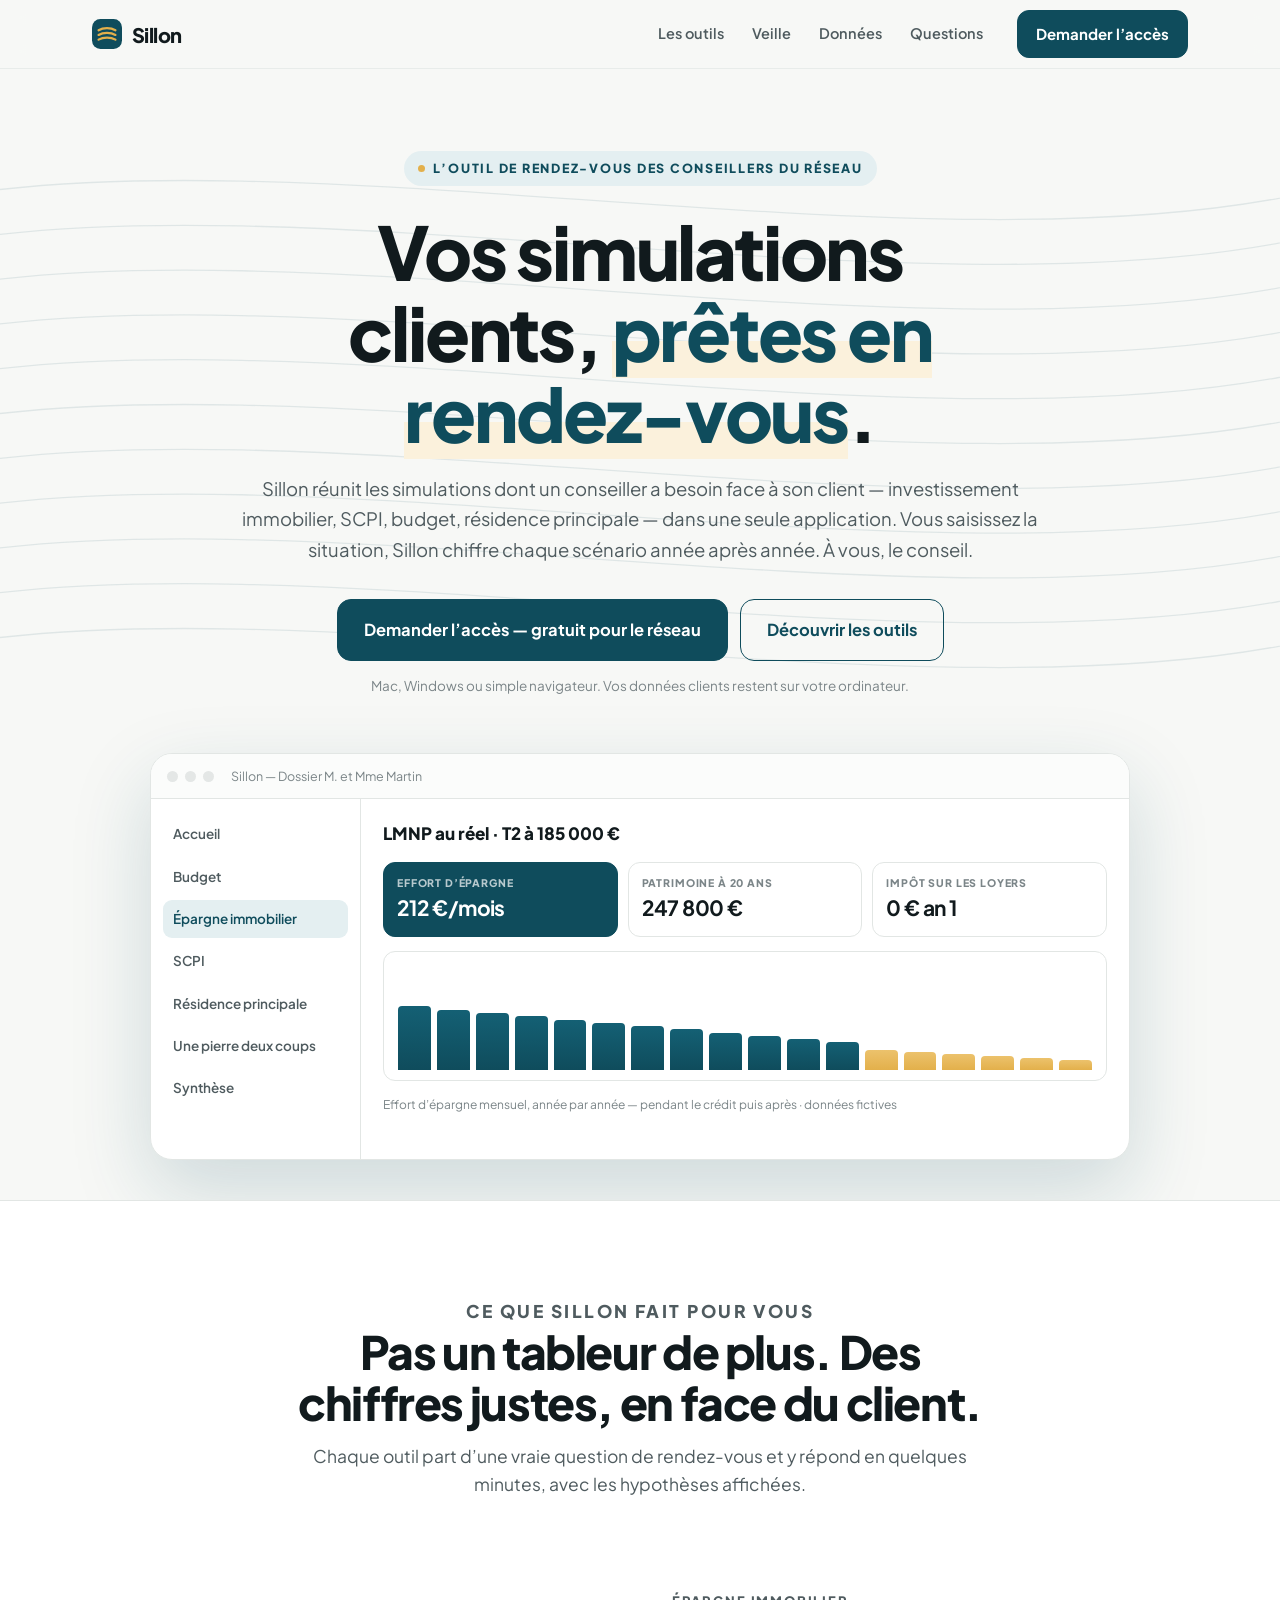
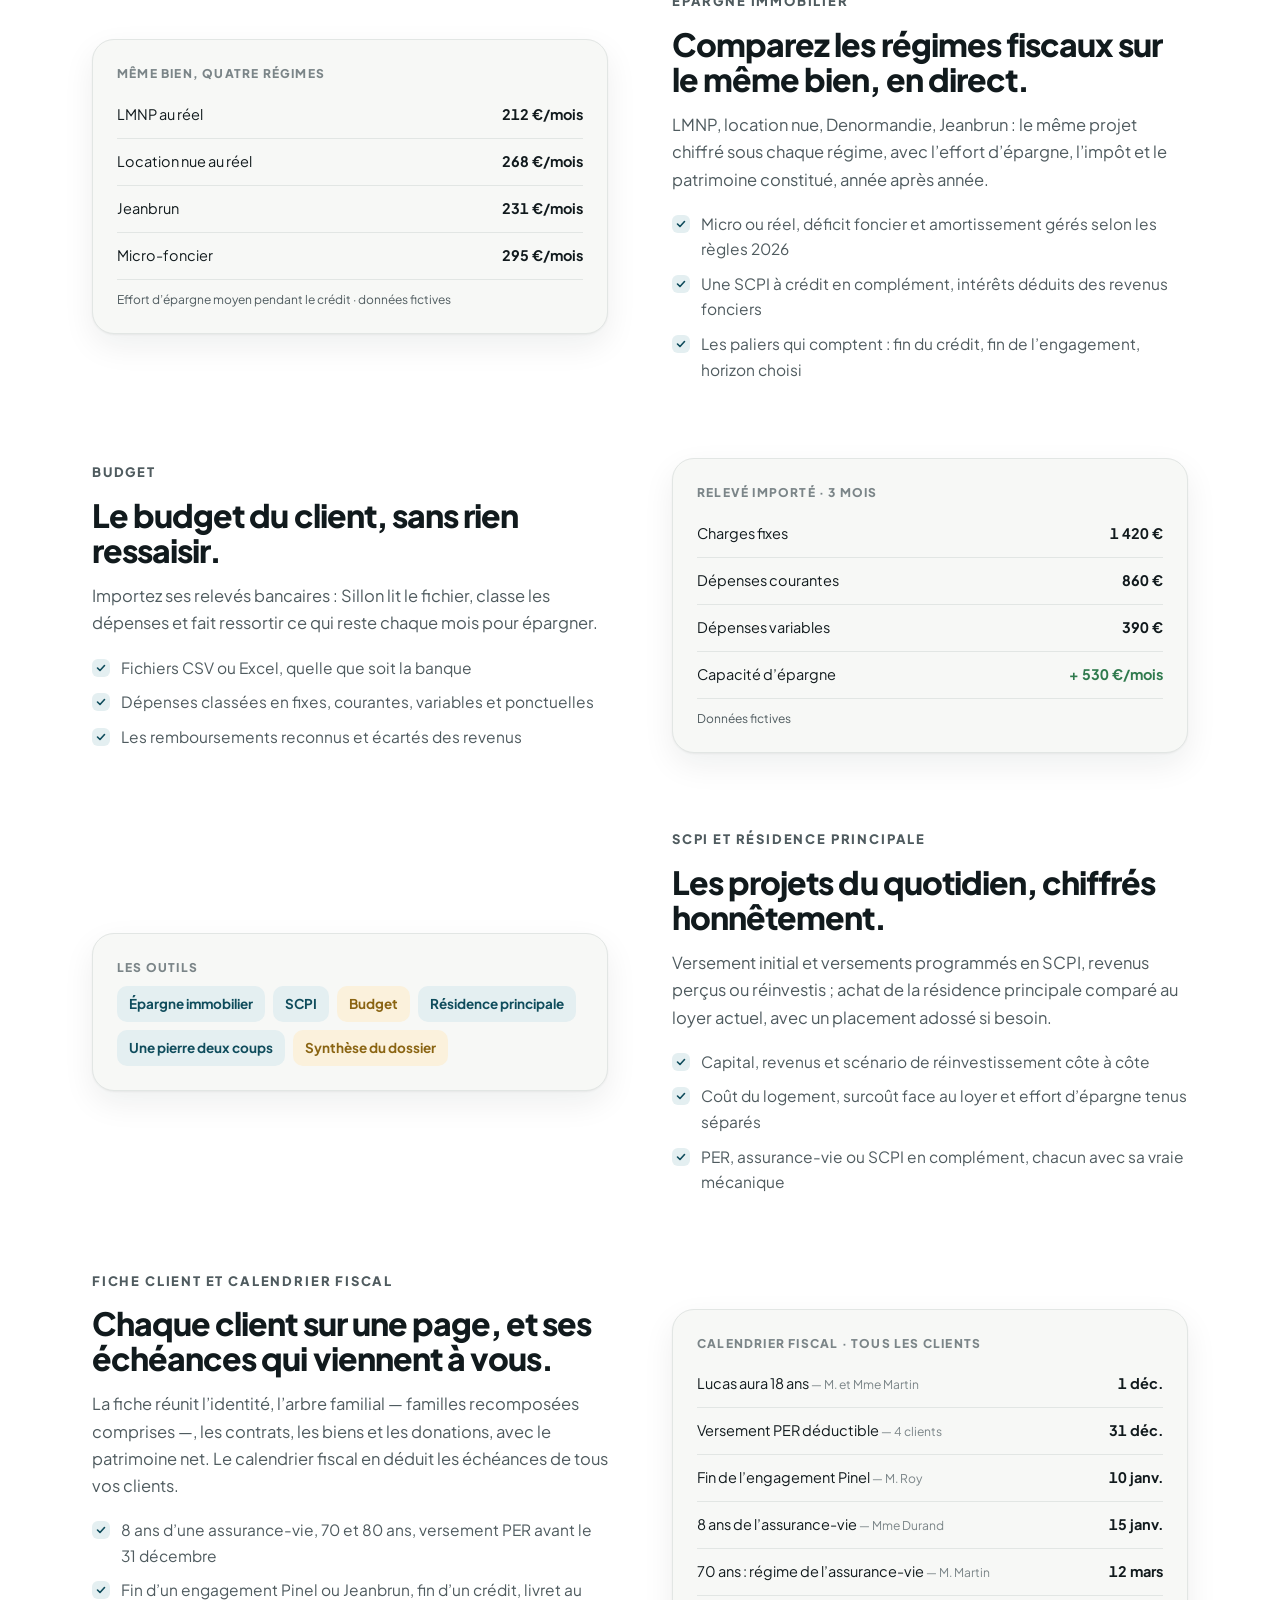
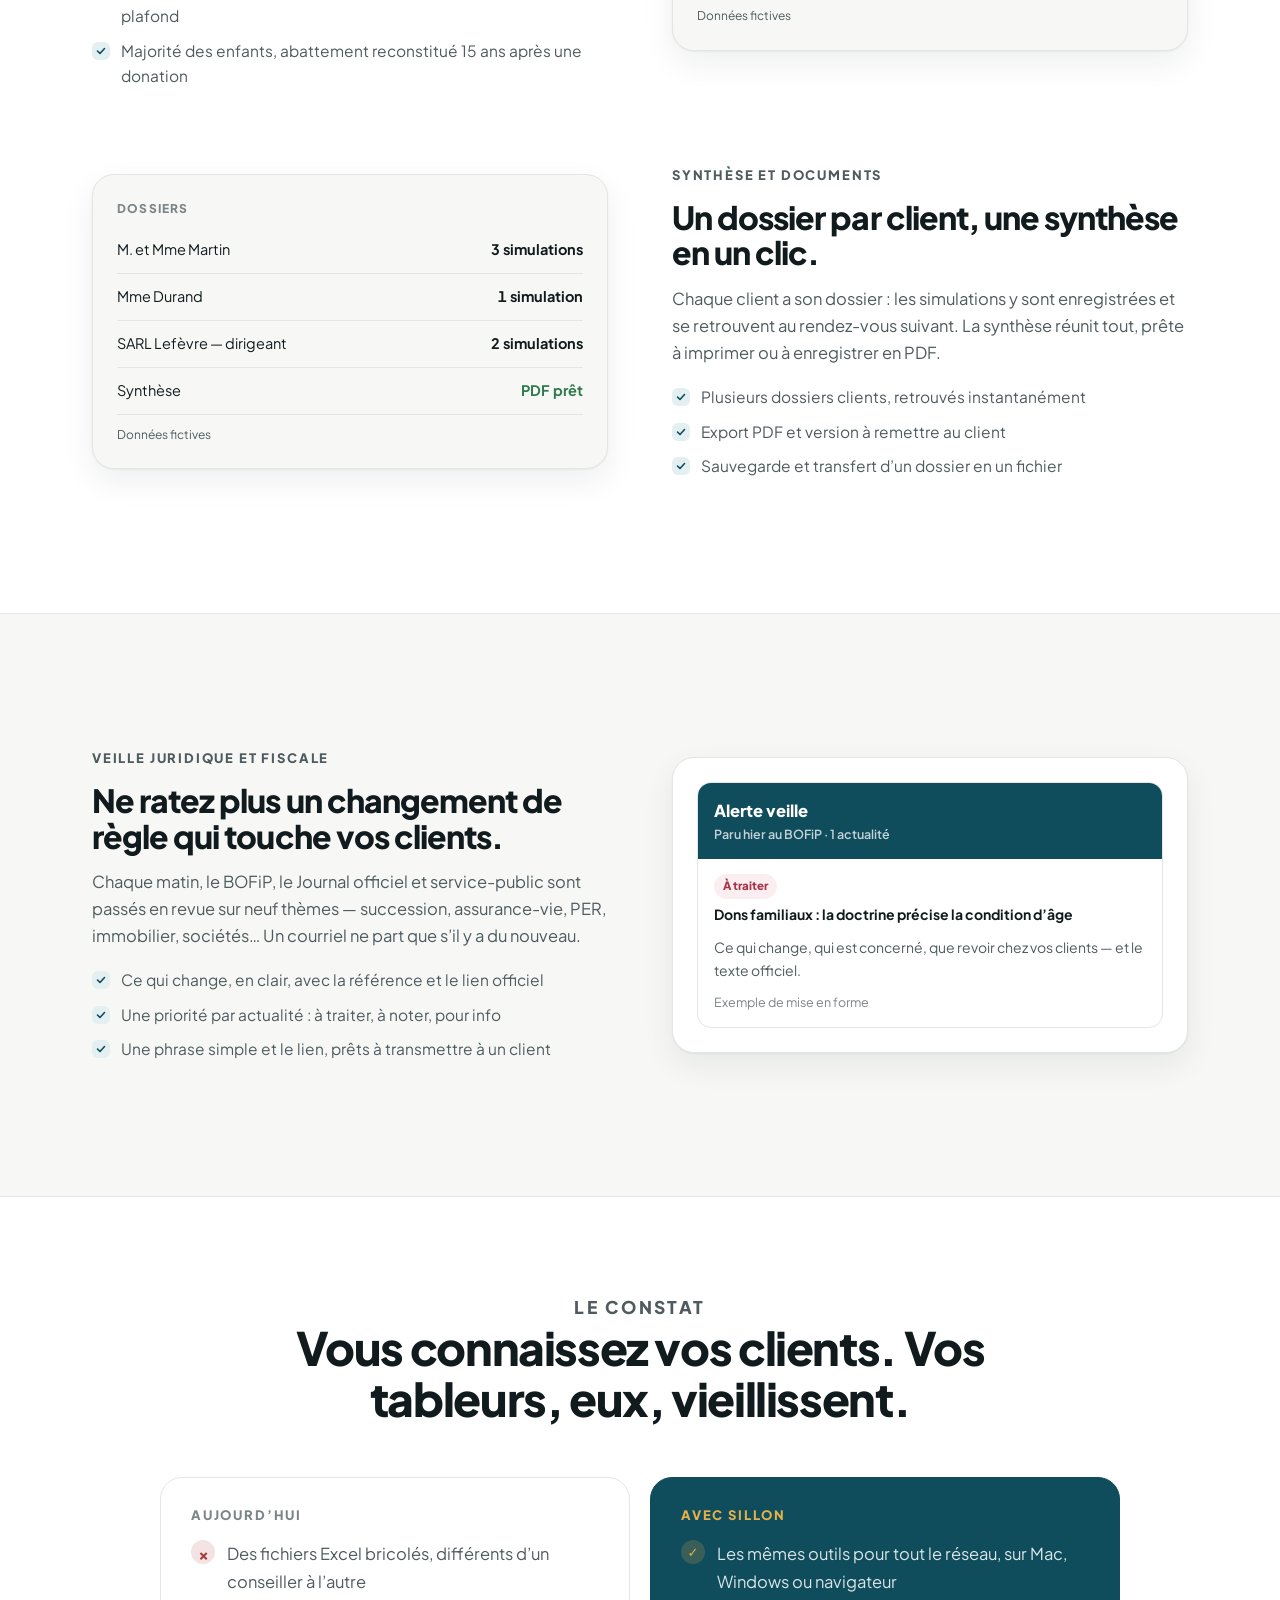
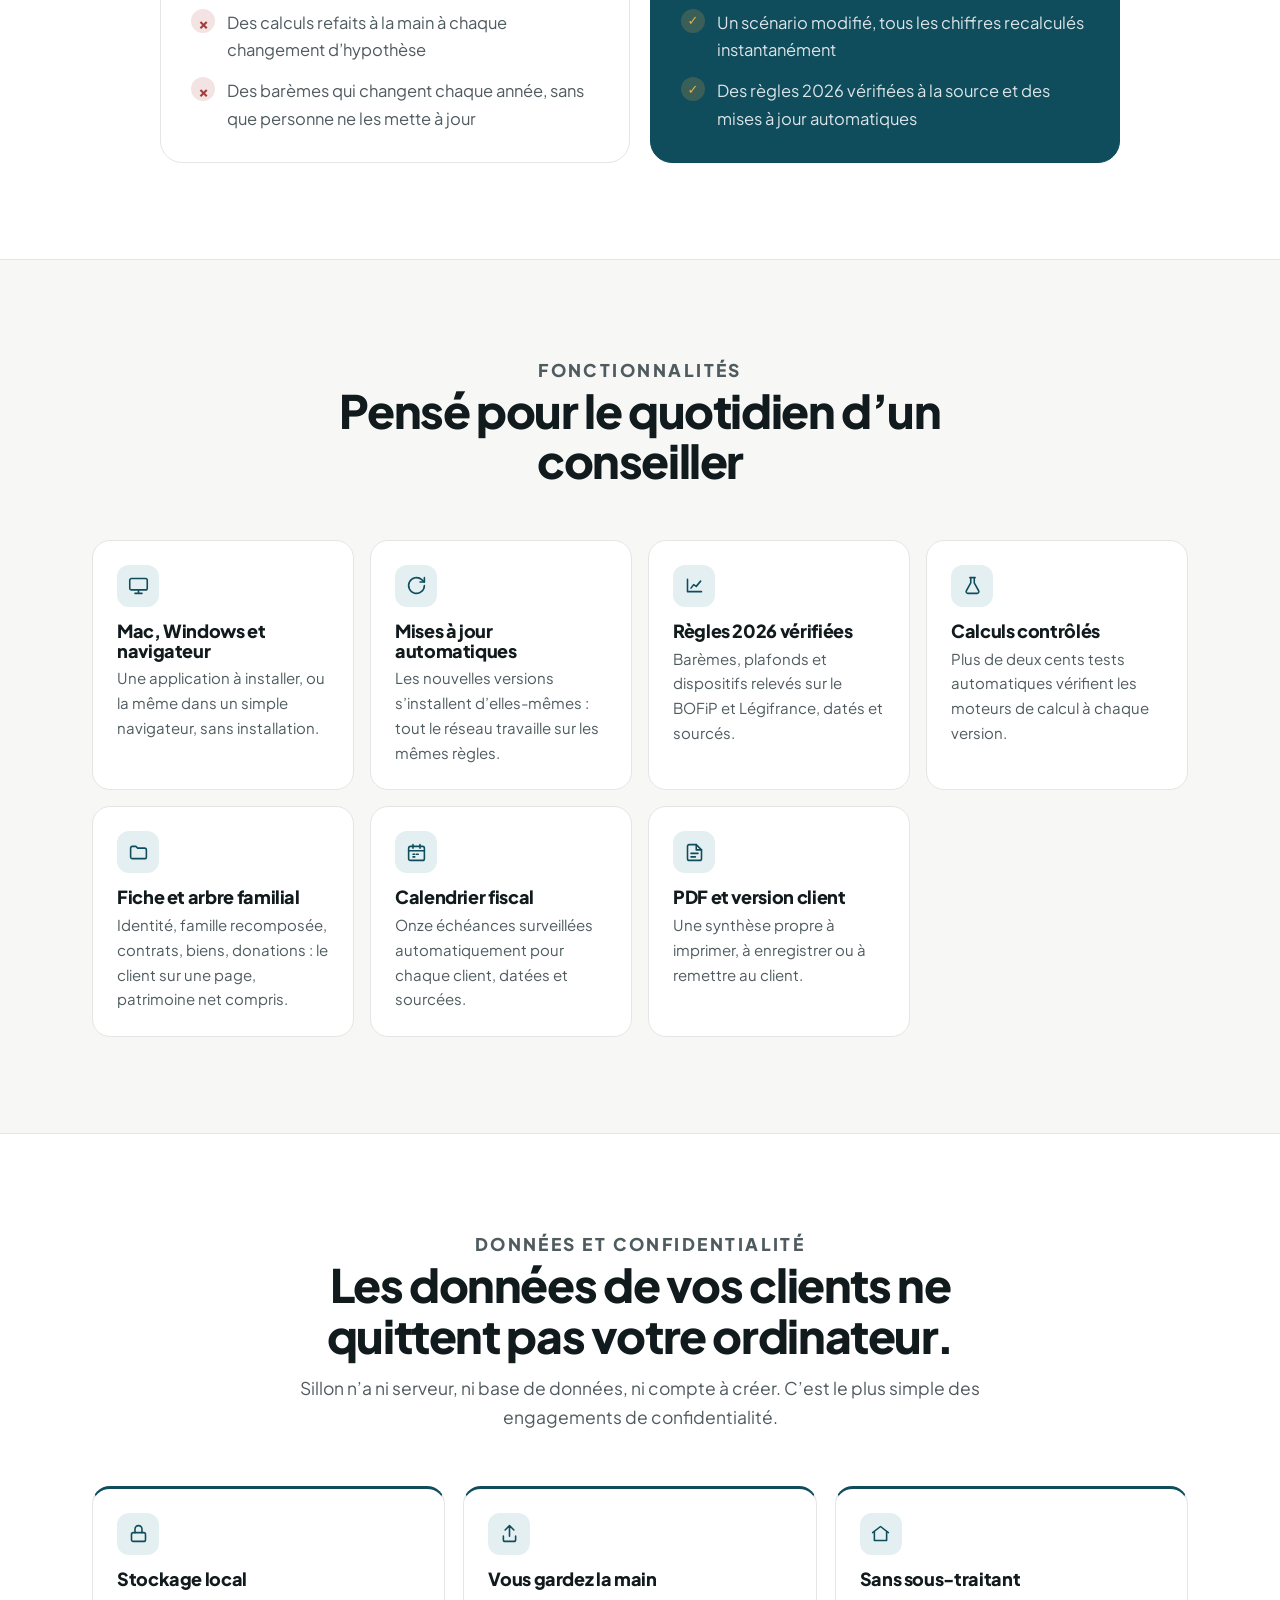
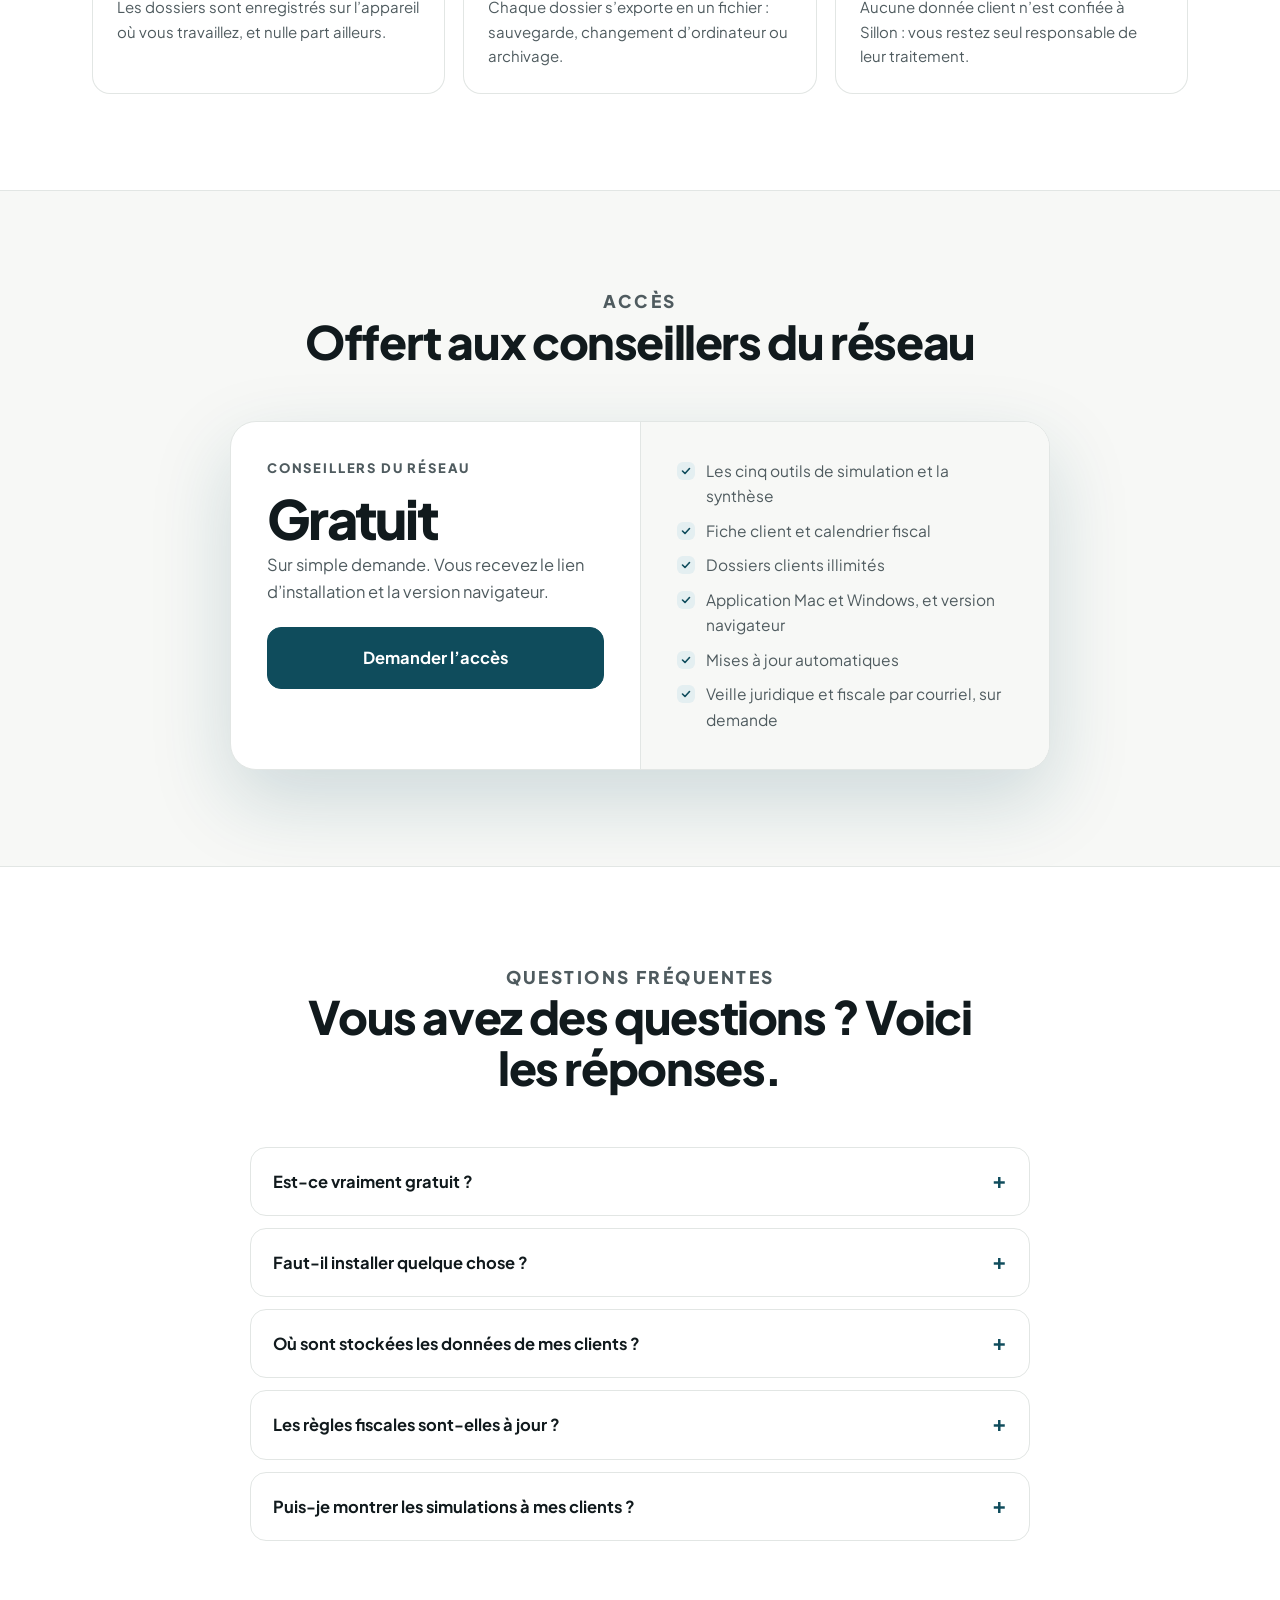
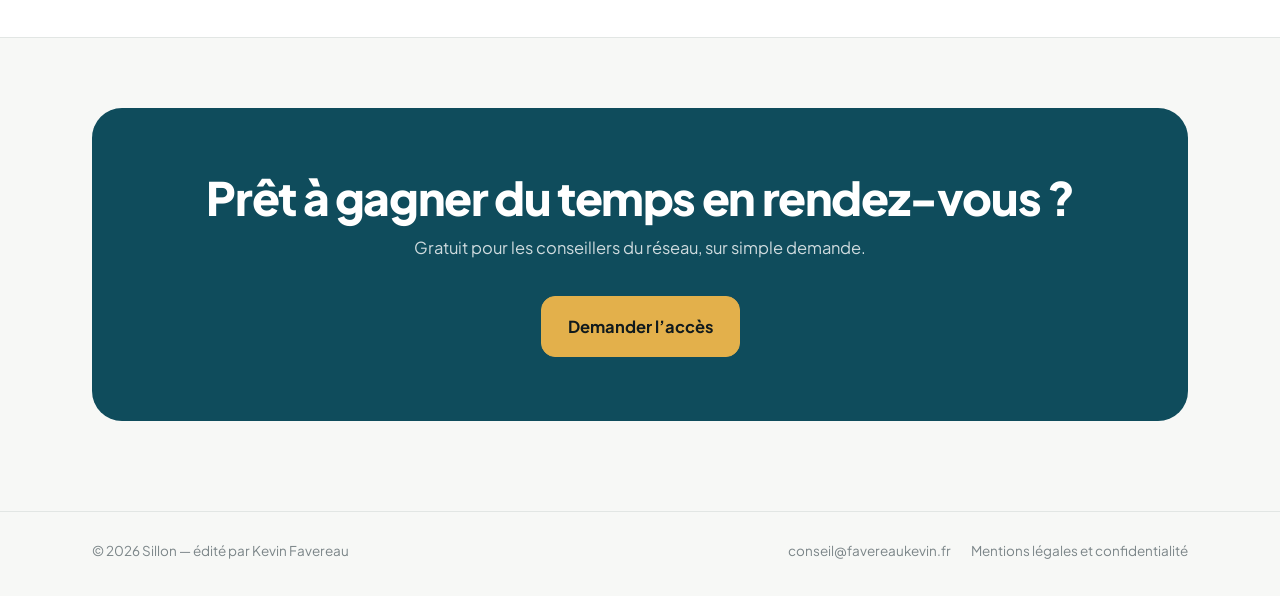
==== commit 6681838a: "Sillon : fiche client et calendrier fiscal Co-Authored-By: Claude Opus 5.5 <noreply@anthropic.com>" ====
--- a/index.html
+++ b/index.html
@@ -105,6 +105,16 @@
 
       <div class="alterne">
         <div>
+          <p class="etiquette">Fiche client et calendrier fiscal</p>
+          <h3>Chaque client sur une page, et ses échéances qui viennent à vous.</h3>
+          <p>La fiche réunit l’identité, l’arbre familial — familles recomposées comprises —, les contrats, les biens et les donations, avec le patrimoine net. Le calendrier fiscal en déduit les échéances de tous vos clients.</p>
+          <ul class="puces"><li>8 ans d’une assurance-vie, 70 et 80 ans, versement PER avant le 31 décembre</li><li>Fin d’un engagement Pinel ou Jeanbrun, fin d’un crédit, livret au plafond</li><li>Majorité des enfants, abattement reconstitué 15 ans après une donation</li></ul>
+        </div>
+        <div class="alterne-visuel"><div class="v-titre">Calendrier fiscal · tous les clients</div><div class="v-ligne"><span>Lucas aura 18 ans <small style="color:var(--libelle)">— M. et Mme Martin</small></span><b>1 déc.</b></div><div class="v-ligne"><span>Versement PER déductible <small style="color:var(--libelle)">— 4 clients</small></span><b>31 déc.</b></div><div class="v-ligne"><span>Fin de l’engagement Pinel <small style="color:var(--libelle)">— M. Roy</small></span><b>10 janv.</b></div><div class="v-ligne"><span>8 ans de l’assurance-vie <small style="color:var(--libelle)">— Mme Durand</small></span><b>15 janv.</b></div><div class="v-ligne"><span>70 ans : régime de l’assurance-vie <small style="color:var(--libelle)">— M. Martin</small></span><b>12 mars</b></div><p class="m-legende" style="margin:10px 0 0">Données fictives</p></div>
+      </div>
+
+      <div class="alterne">
+        <div>
           <p class="etiquette">Synthèse et documents</p>
           <h3>Un dossier par client, une synthèse en un clic.</h3>
           <p>Chaque client a son dossier : les simulations y sont enregistrées et se retrouvent au rendez-vous suivant. La synthèse réunit tout, prête à imprimer ou à enregistrer en PDF.</p>
@@ -173,7 +183,9 @@
 
         <div class="carte"><div class="icone"><svg viewBox="0 0 24 24" fill="none" stroke="currentColor" stroke-width="1.8" stroke-linecap="round" stroke-linejoin="round" aria-hidden="true"><path d="M9 3h6M10 3v6l-5 9a2 2 0 0 0 2 3h10a2 2 0 0 0 2-3l-5-9V3"/></svg></div><h3>Calculs contrôlés</h3><p>Plus de deux cents tests automatiques vérifient les moteurs de calcul à chaque version.</p></div>
 
-        <div class="carte"><div class="icone"><svg viewBox="0 0 24 24" fill="none" stroke="currentColor" stroke-width="1.8" stroke-linecap="round" stroke-linejoin="round" aria-hidden="true"><path d="M3 7a2 2 0 0 1 2-2h4l2 2h8a2 2 0 0 1 2 2v8a2 2 0 0 1-2 2H5a2 2 0 0 1-2-2z"/></svg></div><h3>Dossiers clients</h3><p>Les simulations sont enregistrées par client et se retrouvent au rendez-vous suivant.</p></div>
+        <div class="carte"><div class="icone"><svg viewBox="0 0 24 24" fill="none" stroke="currentColor" stroke-width="1.8" stroke-linecap="round" stroke-linejoin="round" aria-hidden="true"><path d="M3 7a2 2 0 0 1 2-2h4l2 2h8a2 2 0 0 1 2 2v8a2 2 0 0 1-2 2H5a2 2 0 0 1-2-2z"/></svg></div><h3>Fiche et arbre familial</h3><p>Identité, famille recomposée, contrats, biens, donations : le client sur une page, patrimoine net compris.</p></div>
+
+        <div class="carte"><div class="icone"><svg viewBox="0 0 24 24" fill="none" stroke="currentColor" stroke-width="1.8" stroke-linecap="round" stroke-linejoin="round" aria-hidden="true"><rect x="3" y="5" width="18" height="16" rx="2"/><path d="M3 10h18M8 3v4M16 3v4M8 14h2M12 14h2M8 17h2"/></svg></div><h3>Calendrier fiscal</h3><p>Onze échéances surveillées automatiquement pour chaque client, datées et sourcées.</p></div>
 
         <div class="carte"><div class="icone"><svg viewBox="0 0 24 24" fill="none" stroke="currentColor" stroke-width="1.8" stroke-linecap="round" stroke-linejoin="round" aria-hidden="true"><path d="M14 3H6a2 2 0 0 0-2 2v14a2 2 0 0 0 2 2h12a2 2 0 0 0 2-2V9z"/><path d="M14 3v6h6M8 13h8M8 17h5"/></svg></div><h3>PDF et version client</h3><p>Une synthèse propre à imprimer, à enregistrer ou à remettre au client.</p></div>
         </div>
@@ -214,6 +226,7 @@
           <div class="acces-droite">
             <ul class="puces">
               <li>Les cinq outils de simulation et la synthèse</li>
+              <li>Fiche client et calendrier fiscal</li>
               <li>Dossiers clients illimités</li>
               <li>Application Mac et Windows, et version navigateur</li>
               <li>Mises à jour automatiques</li>
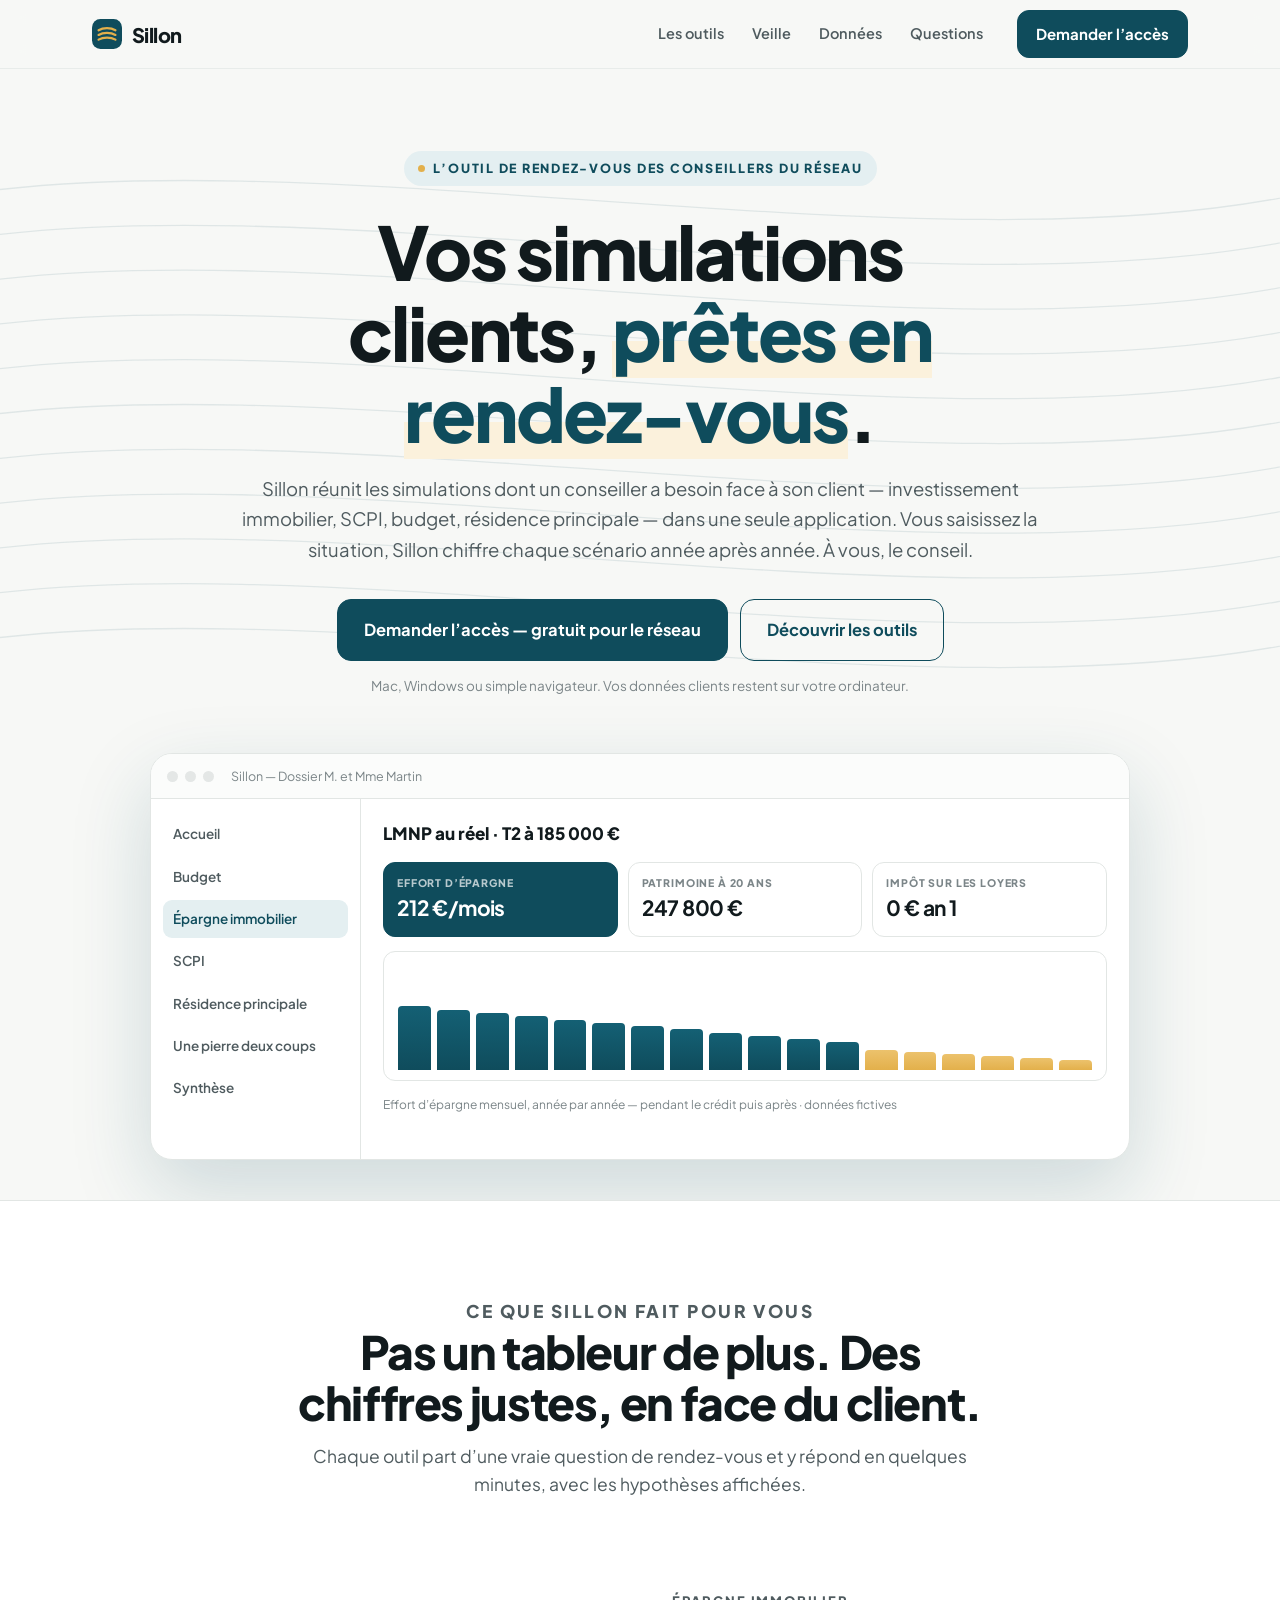
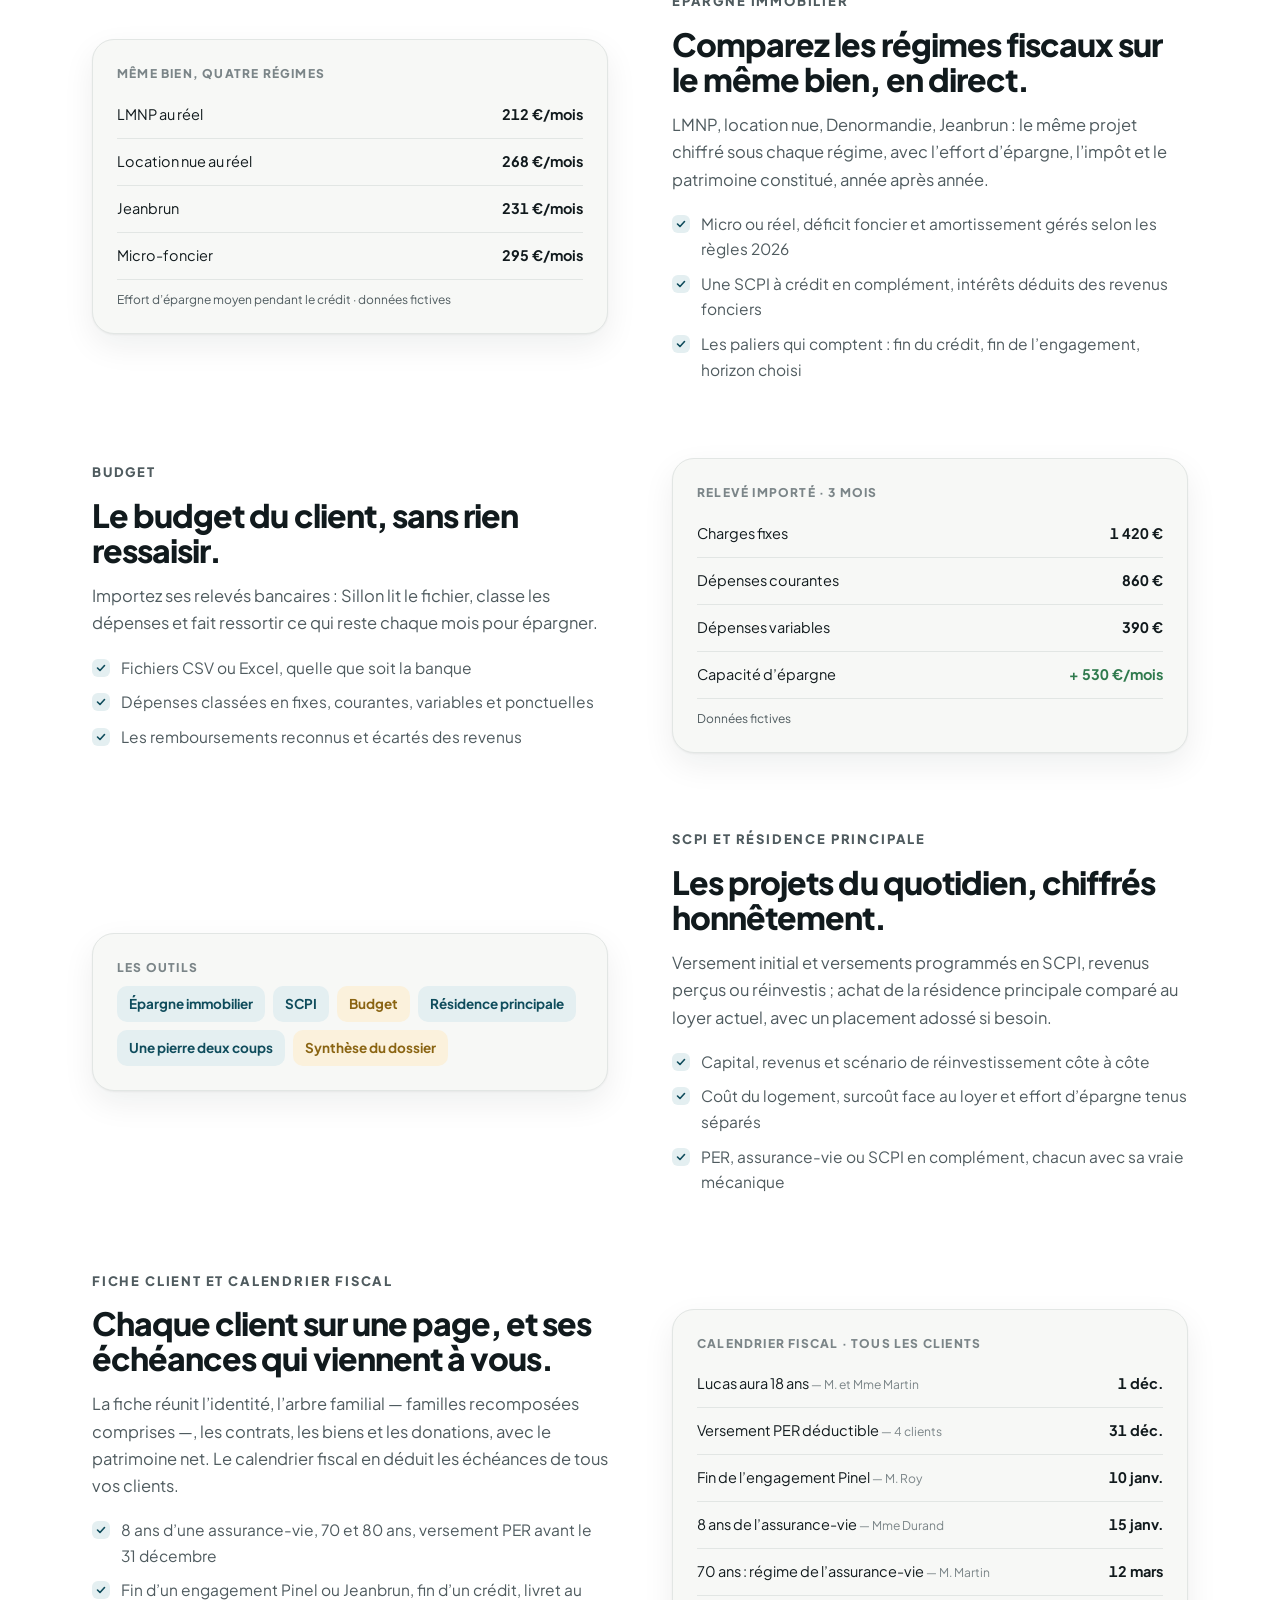
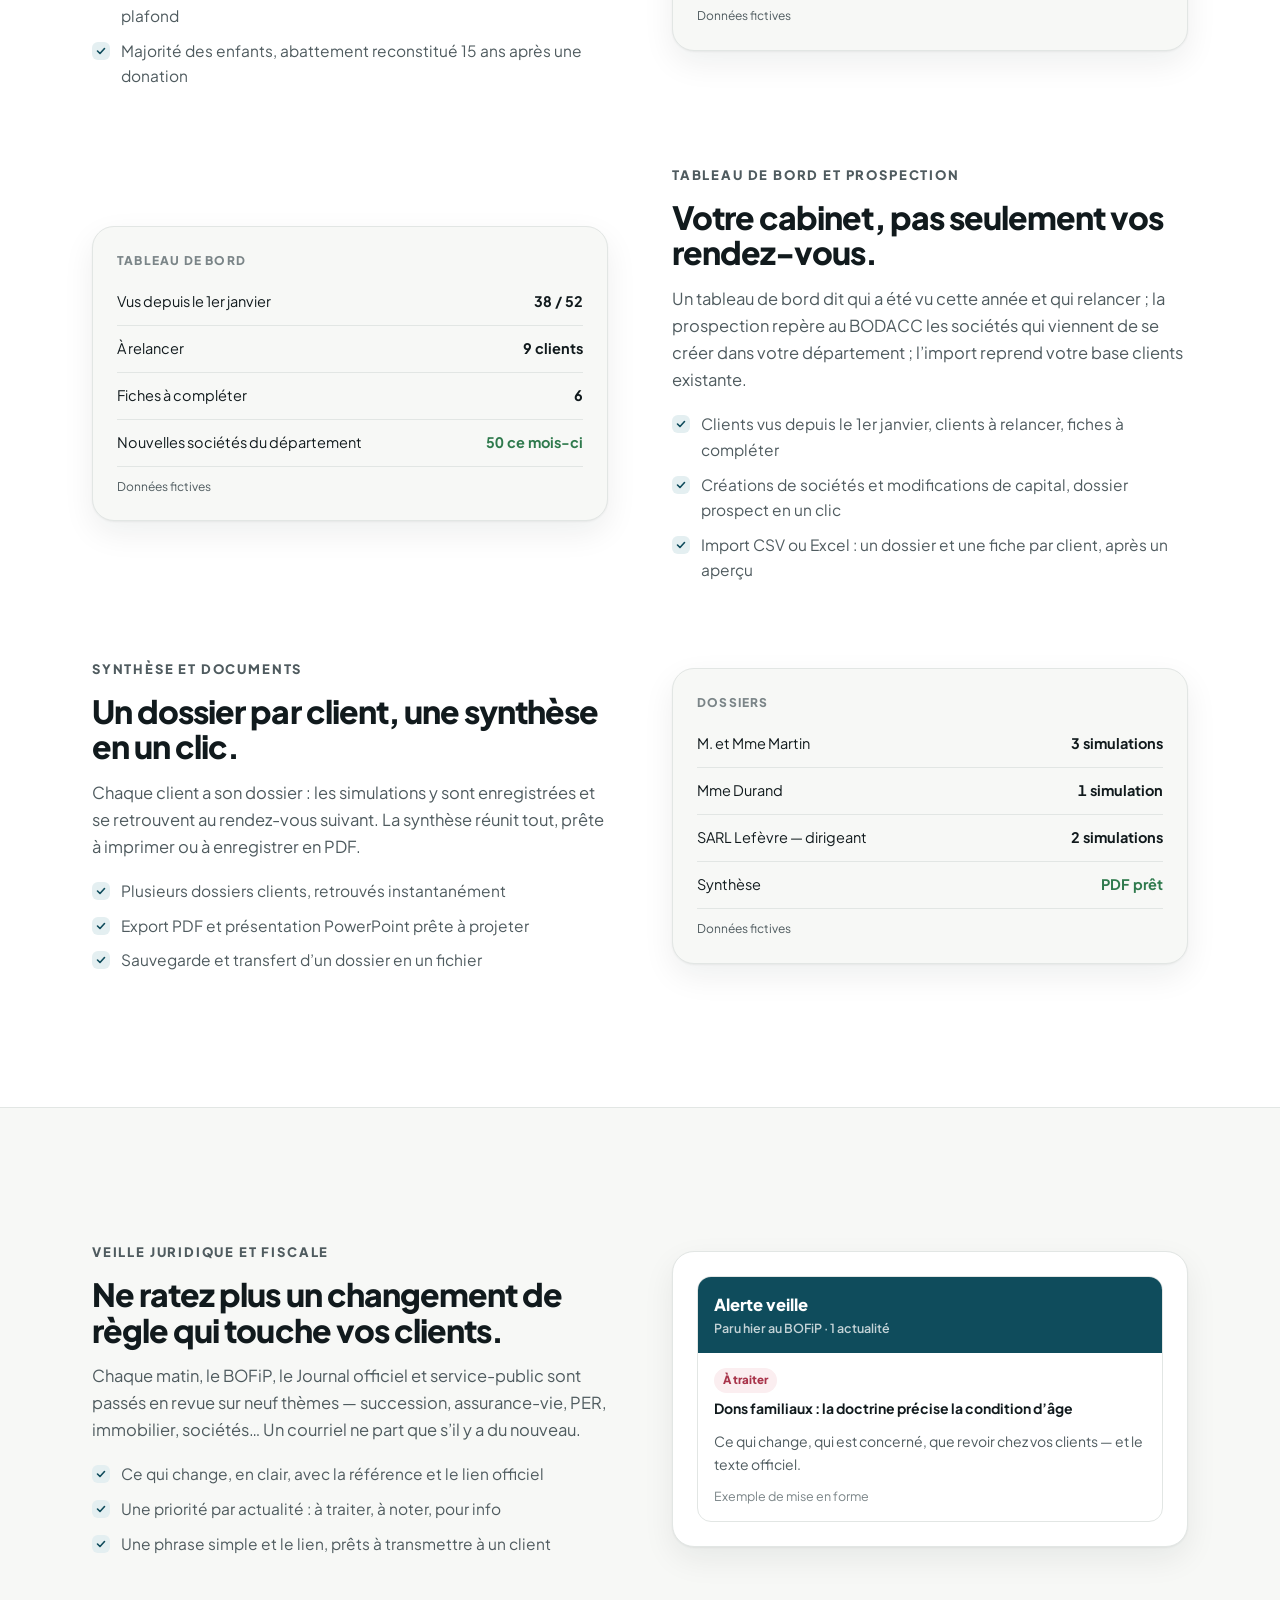
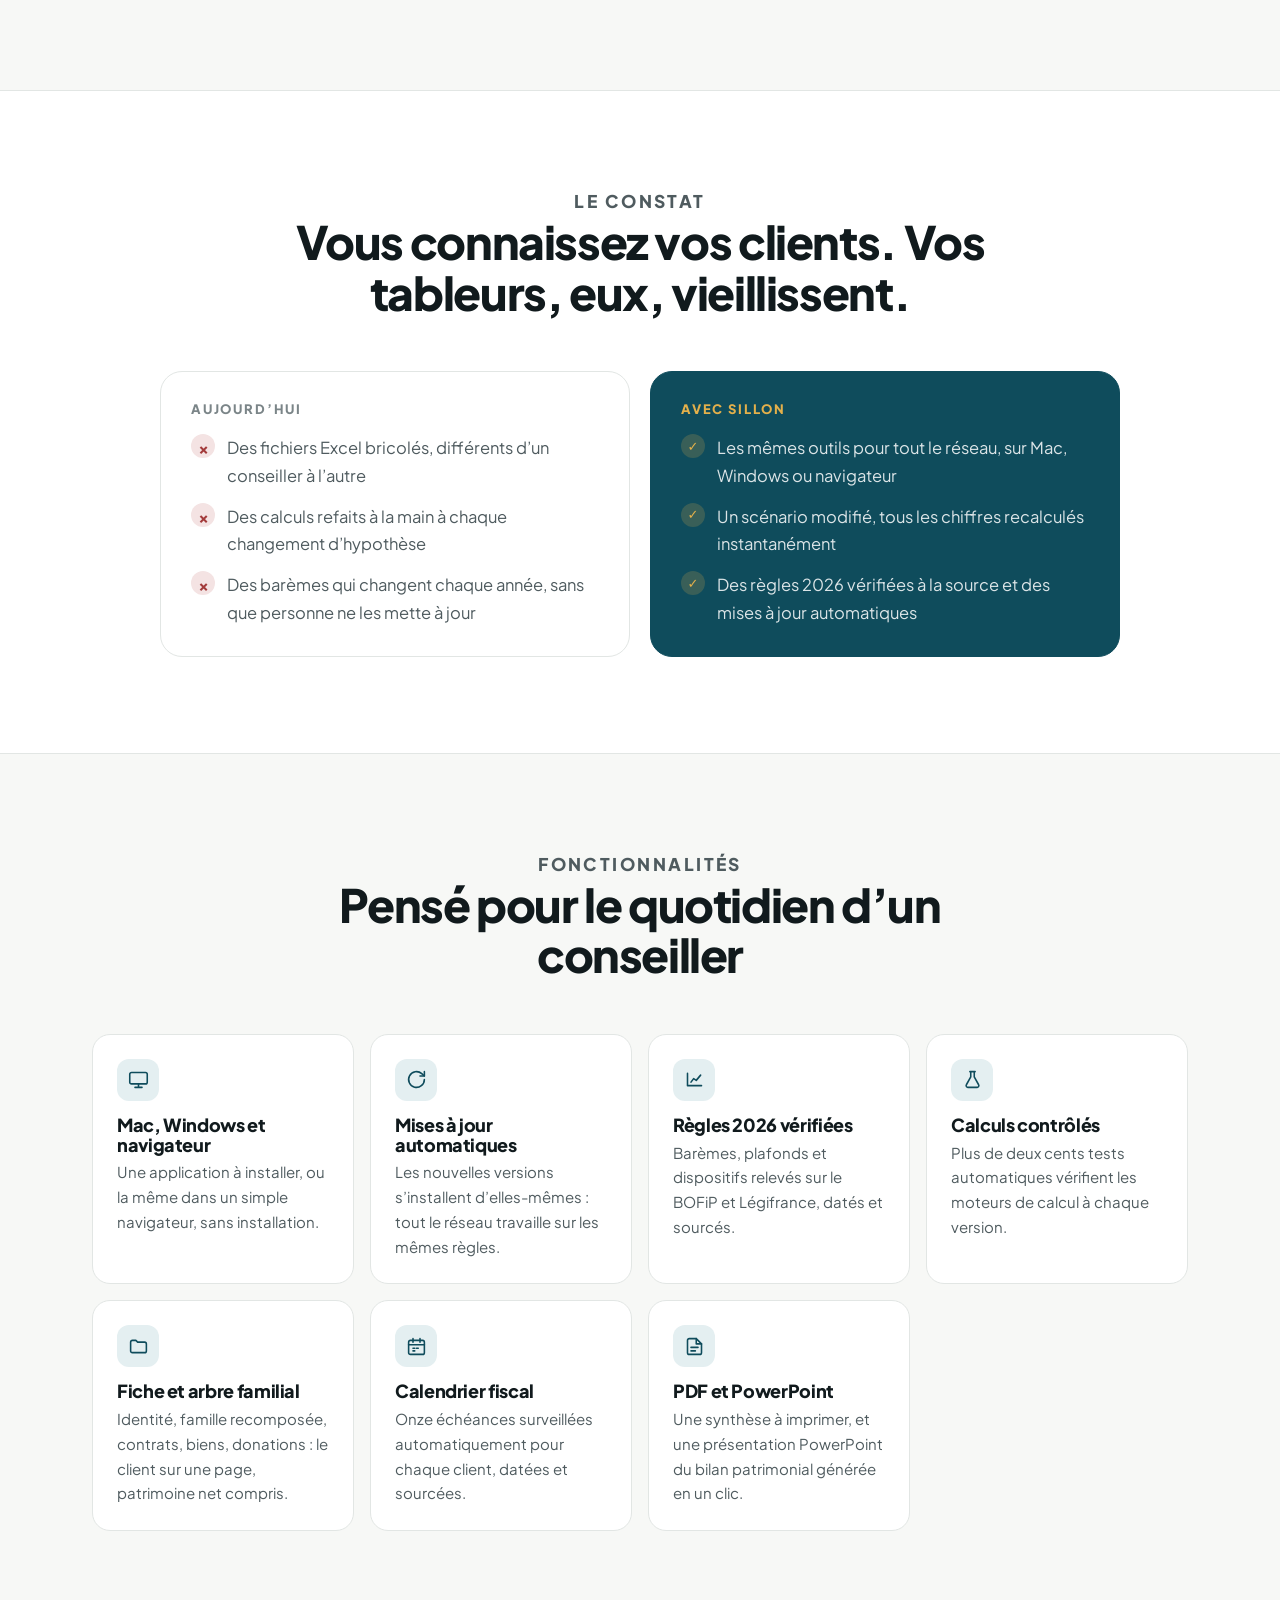
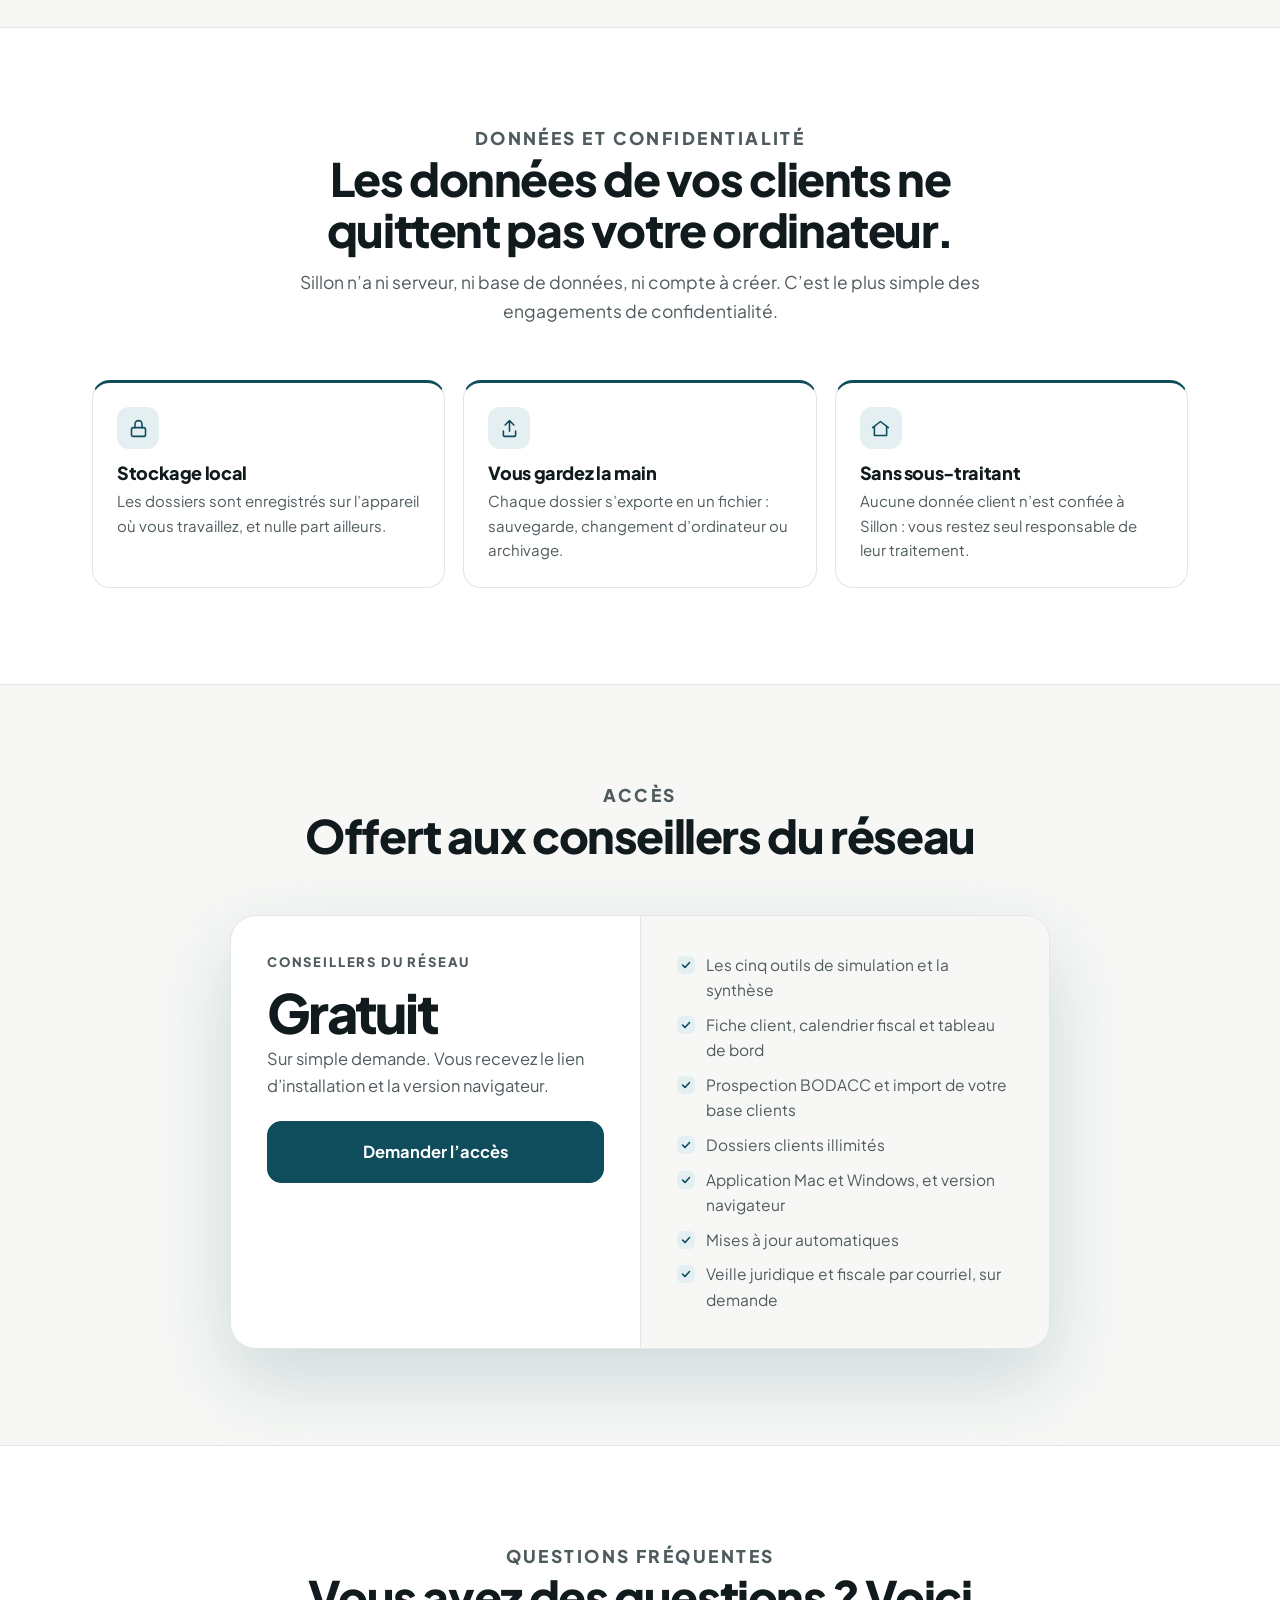
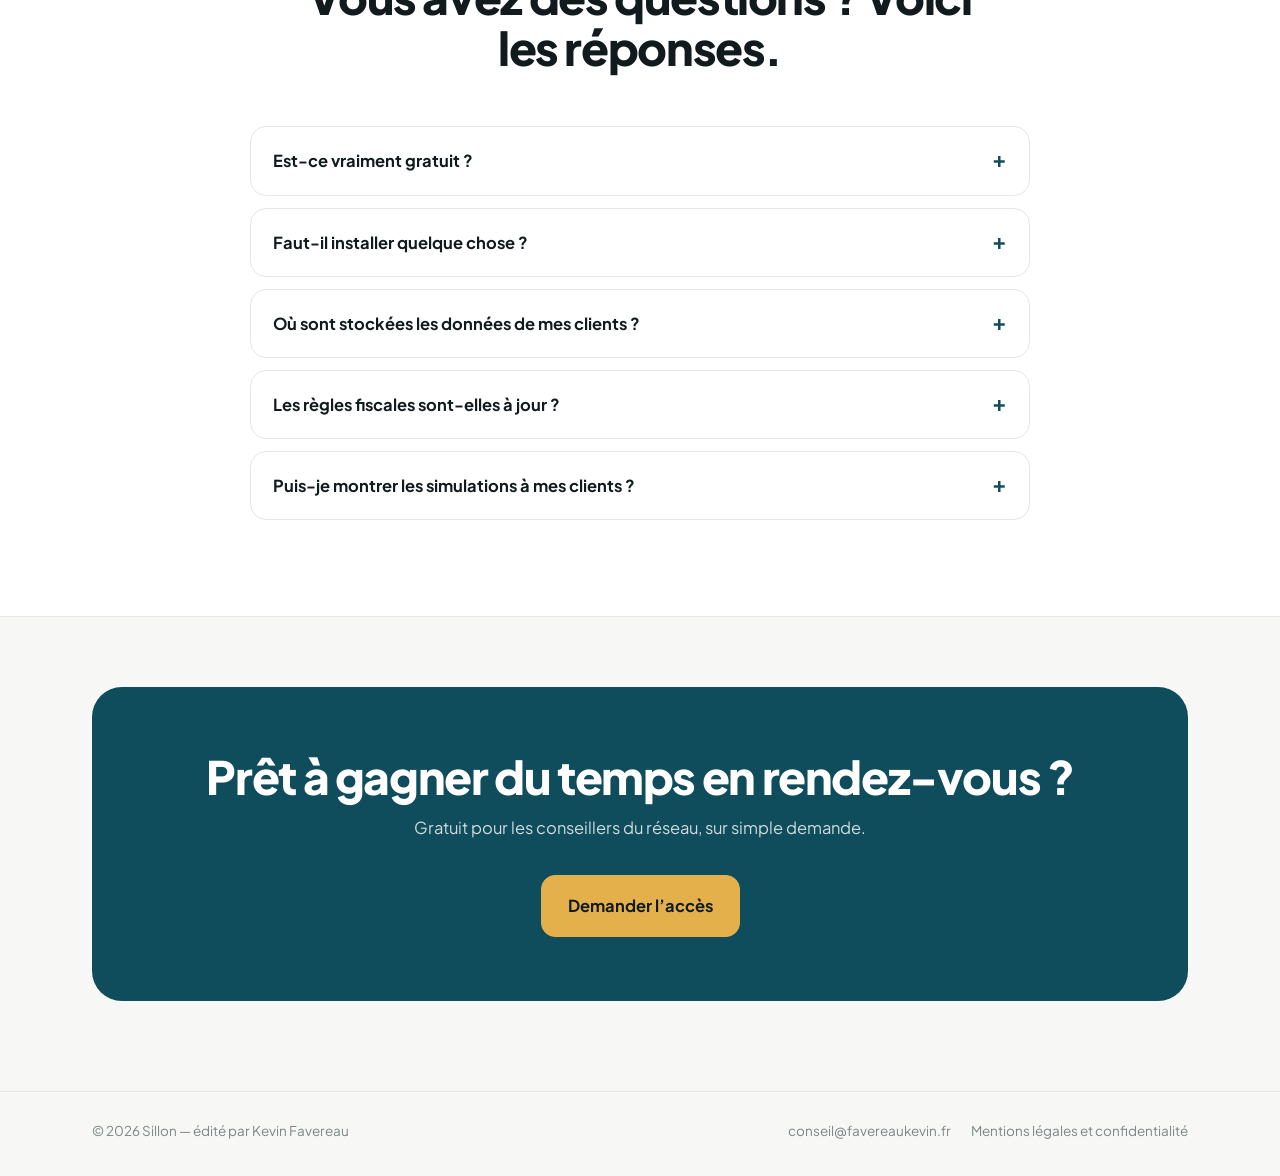
==== commit 73926ada: "Sillon : tableau de bord, prospection, import, PowerPoint Co-Authored-By: Claude Opus 5.5 <noreply@a" ====
--- a/index.html
+++ b/index.html
@@ -115,10 +115,20 @@
 
       <div class="alterne">
         <div>
+          <p class="etiquette">Tableau de bord et prospection</p>
+          <h3>Votre cabinet, pas seulement vos rendez-vous.</h3>
+          <p>Un tableau de bord dit qui a été vu cette année et qui relancer ; la prospection repère au BODACC les sociétés qui viennent de se créer dans votre département ; l’import reprend votre base clients existante.</p>
+          <ul class="puces"><li>Clients vus depuis le 1er janvier, clients à relancer, fiches à compléter</li><li>Créations de sociétés et modifications de capital, dossier prospect en un clic</li><li>Import CSV ou Excel : un dossier et une fiche par client, après un aperçu</li></ul>
+        </div>
+        <div class="alterne-visuel"><div class="v-titre">Tableau de bord</div><div class="v-ligne"><span>Vus depuis le 1er janvier</span><b>38 / 52</b></div><div class="v-ligne"><span>À relancer</span><b>9 clients</b></div><div class="v-ligne"><span>Fiches à compléter</span><b>6</b></div><div class="v-ligne"><span>Nouvelles sociétés du département</span><b class=ok>50 ce mois-ci</b></div><p class="m-legende" style="margin:10px 0 0">Données fictives</p></div>
+      </div>
+
+      <div class="alterne">
+        <div>
           <p class="etiquette">Synthèse et documents</p>
           <h3>Un dossier par client, une synthèse en un clic.</h3>
           <p>Chaque client a son dossier : les simulations y sont enregistrées et se retrouvent au rendez-vous suivant. La synthèse réunit tout, prête à imprimer ou à enregistrer en PDF.</p>
-          <ul class="puces"><li>Plusieurs dossiers clients, retrouvés instantanément</li><li>Export PDF et version à remettre au client</li><li>Sauvegarde et transfert d’un dossier en un fichier</li></ul>
+          <ul class="puces"><li>Plusieurs dossiers clients, retrouvés instantanément</li><li>Export PDF et présentation PowerPoint prête à projeter</li><li>Sauvegarde et transfert d’un dossier en un fichier</li></ul>
         </div>
         <div class="alterne-visuel"><div class="v-titre">Dossiers</div><div class="v-ligne"><span>M. et Mme Martin</span><b>3 simulations</b></div><div class="v-ligne"><span>Mme Durand</span><b>1 simulation</b></div><div class="v-ligne"><span>SARL Lefèvre — dirigeant</span><b>2 simulations</b></div><div class="v-ligne"><span>Synthèse</span><b class=ok>PDF prêt</b></div><p class="m-legende" style="margin:10px 0 0">Données fictives</p></div>
       </div>
@@ -187,7 +197,7 @@
 
         <div class="carte"><div class="icone"><svg viewBox="0 0 24 24" fill="none" stroke="currentColor" stroke-width="1.8" stroke-linecap="round" stroke-linejoin="round" aria-hidden="true"><rect x="3" y="5" width="18" height="16" rx="2"/><path d="M3 10h18M8 3v4M16 3v4M8 14h2M12 14h2M8 17h2"/></svg></div><h3>Calendrier fiscal</h3><p>Onze échéances surveillées automatiquement pour chaque client, datées et sourcées.</p></div>
 
-        <div class="carte"><div class="icone"><svg viewBox="0 0 24 24" fill="none" stroke="currentColor" stroke-width="1.8" stroke-linecap="round" stroke-linejoin="round" aria-hidden="true"><path d="M14 3H6a2 2 0 0 0-2 2v14a2 2 0 0 0 2 2h12a2 2 0 0 0 2-2V9z"/><path d="M14 3v6h6M8 13h8M8 17h5"/></svg></div><h3>PDF et version client</h3><p>Une synthèse propre à imprimer, à enregistrer ou à remettre au client.</p></div>
+        <div class="carte"><div class="icone"><svg viewBox="0 0 24 24" fill="none" stroke="currentColor" stroke-width="1.8" stroke-linecap="round" stroke-linejoin="round" aria-hidden="true"><path d="M14 3H6a2 2 0 0 0-2 2v14a2 2 0 0 0 2 2h12a2 2 0 0 0 2-2V9z"/><path d="M14 3v6h6M8 13h8M8 17h5"/></svg></div><h3>PDF et PowerPoint</h3><p>Une synthèse à imprimer, et une présentation PowerPoint du bilan patrimonial générée en un clic.</p></div>
         </div>
       </div>
     </section>
@@ -226,7 +236,8 @@
           <div class="acces-droite">
             <ul class="puces">
               <li>Les cinq outils de simulation et la synthèse</li>
-              <li>Fiche client et calendrier fiscal</li>
+              <li>Fiche client, calendrier fiscal et tableau de bord</li>
+              <li>Prospection BODACC et import de votre base clients</li>
               <li>Dossiers clients illimités</li>
               <li>Application Mac et Windows, et version navigateur</li>
               <li>Mises à jour automatiques</li>
@@ -246,7 +257,7 @@
         <div class="faq">
           <details><summary>Est-ce vraiment gratuit ?</summary><p>Oui, pour les conseillers du réseau. Il n’y a ni abonnement, ni carte bancaire, ni engagement : il suffit d’en faire la demande.</p></details>
           <details><summary>Faut-il installer quelque chose ?</summary><p>Non, ce n’est pas obligatoire : Sillon fonctionne aussi dans un simple navigateur. Une application Mac et Windows est disponible pour ceux qui préfèrent ; à la première ouverture, le système peut afficher un avertissement de sécurité, et la procédure pour le passer est fournie avec le lien.</p></details>
-          <details><summary>Où sont stockées les données de mes clients ?</summary><p>Uniquement sur votre appareil. Sillon n’envoie aucune donnée client sur internet. Pensez donc à exporter vos dossiers pour les sauvegarder, ou pour les retrouver sur un autre ordinateur.</p></details>
+          <details><summary>Où sont stockées les données de mes clients ?</summary><p>Uniquement sur votre appareil. Sillon n’envoie aucune donnée client sur internet : la seule requête en ligne est celle de la prospection, qui interroge le BODACC avec un département et une période. Pensez à exporter vos dossiers pour les sauvegarder, ou pour les retrouver sur un autre ordinateur.</p></details>
           <details><summary>Les règles fiscales sont-elles à jour ?</summary><p>Les barèmes, plafonds et dispositifs sont ceux de 2026, vérifiés sur le BOFiP et Légifrance. Quand une règle change, l’outil est corrigé et la mise à jour arrive automatiquement.</p></details>
           <details><summary>Puis-je montrer les simulations à mes clients ?</summary><p>Oui, c’est leur raison d’être, et une version client est prévue pour le PDF. Les simulations restent des projections fondées sur des hypothèses : elles appuient votre conseil, elles ne le remplacent pas.</p></details>
         </div>
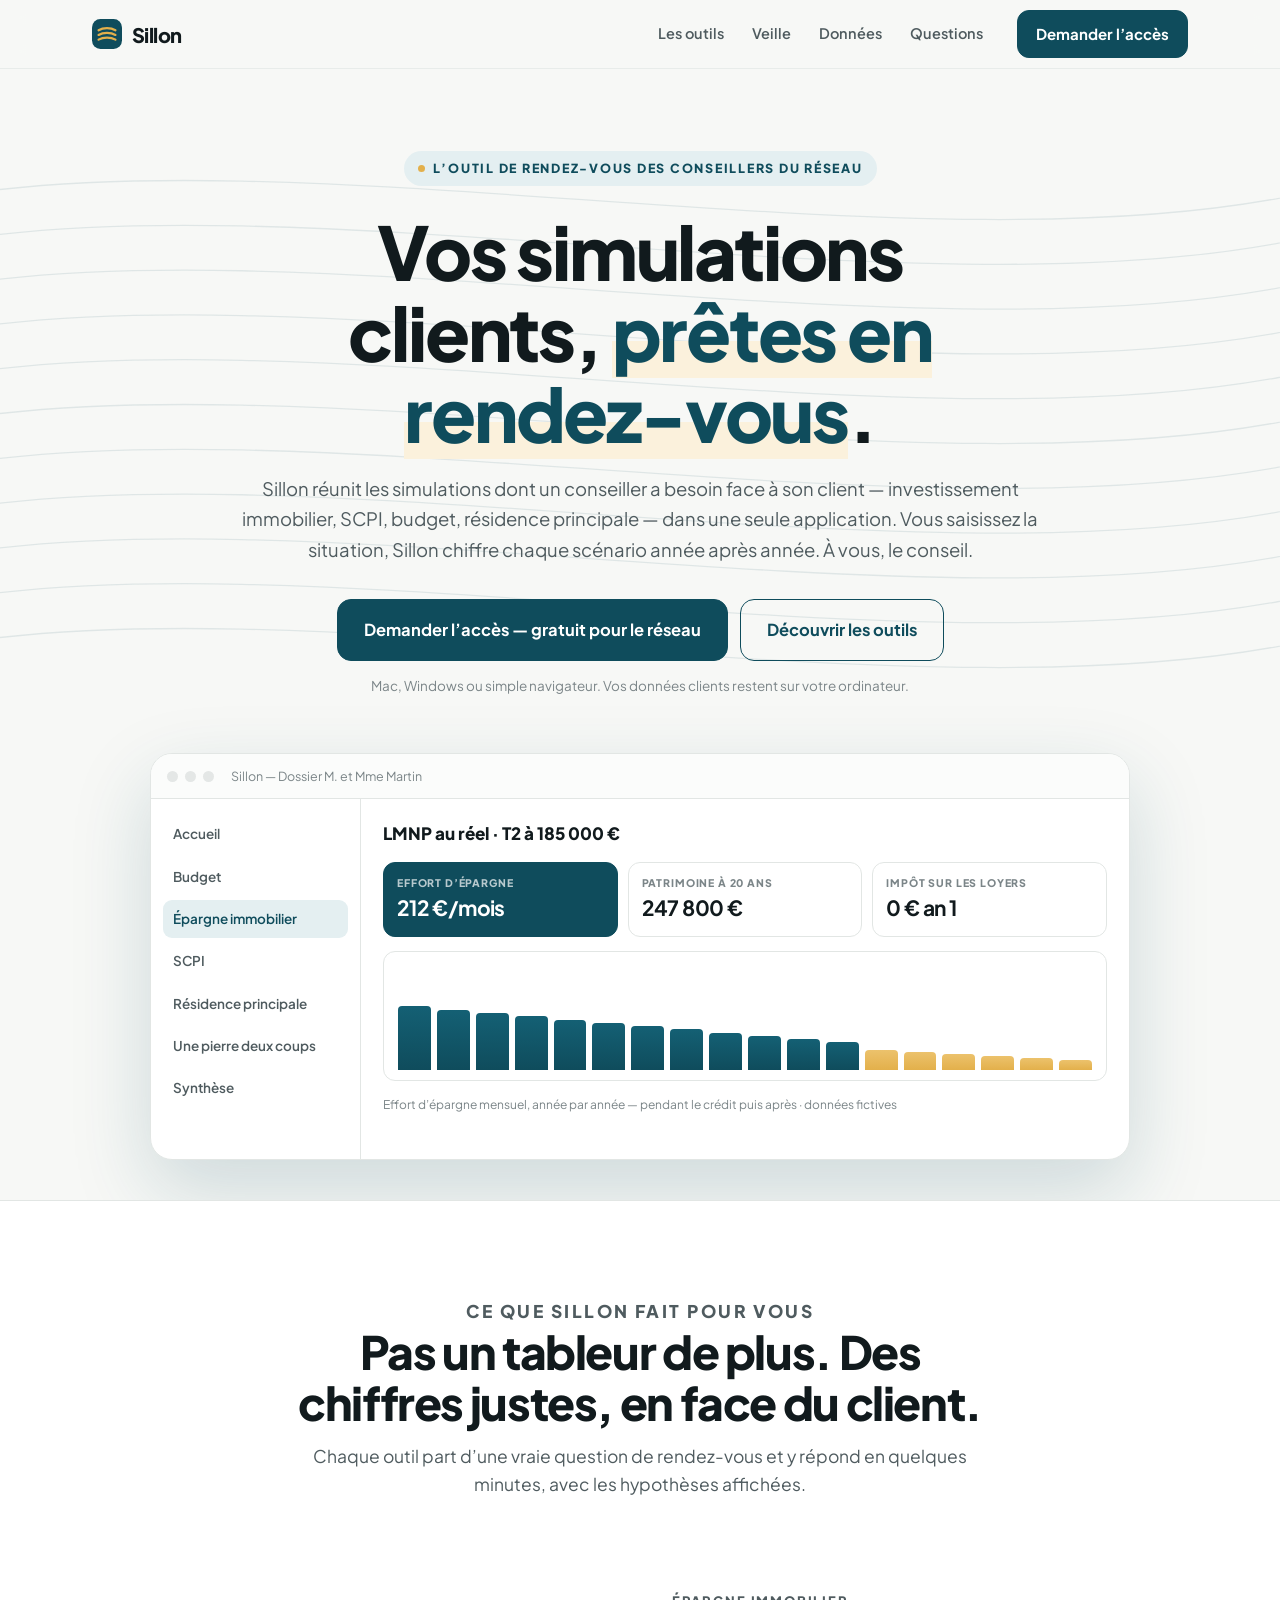
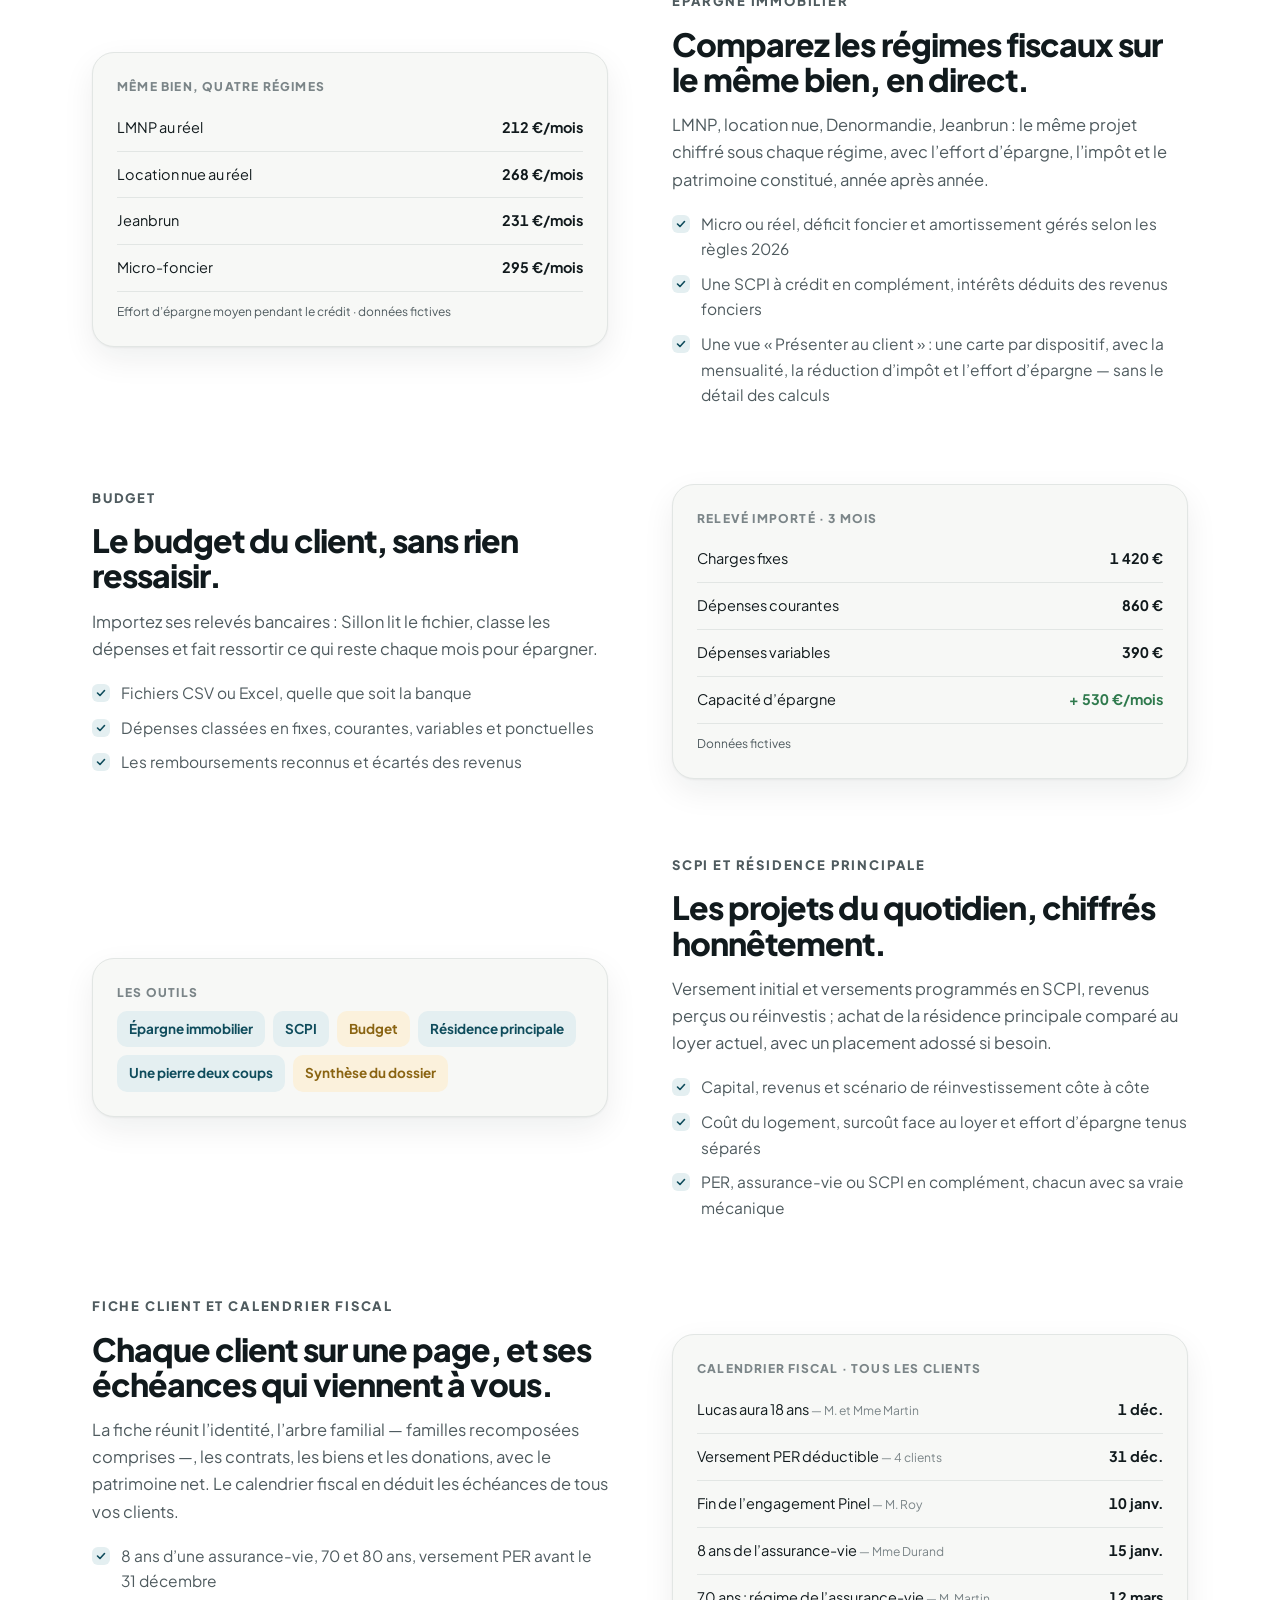
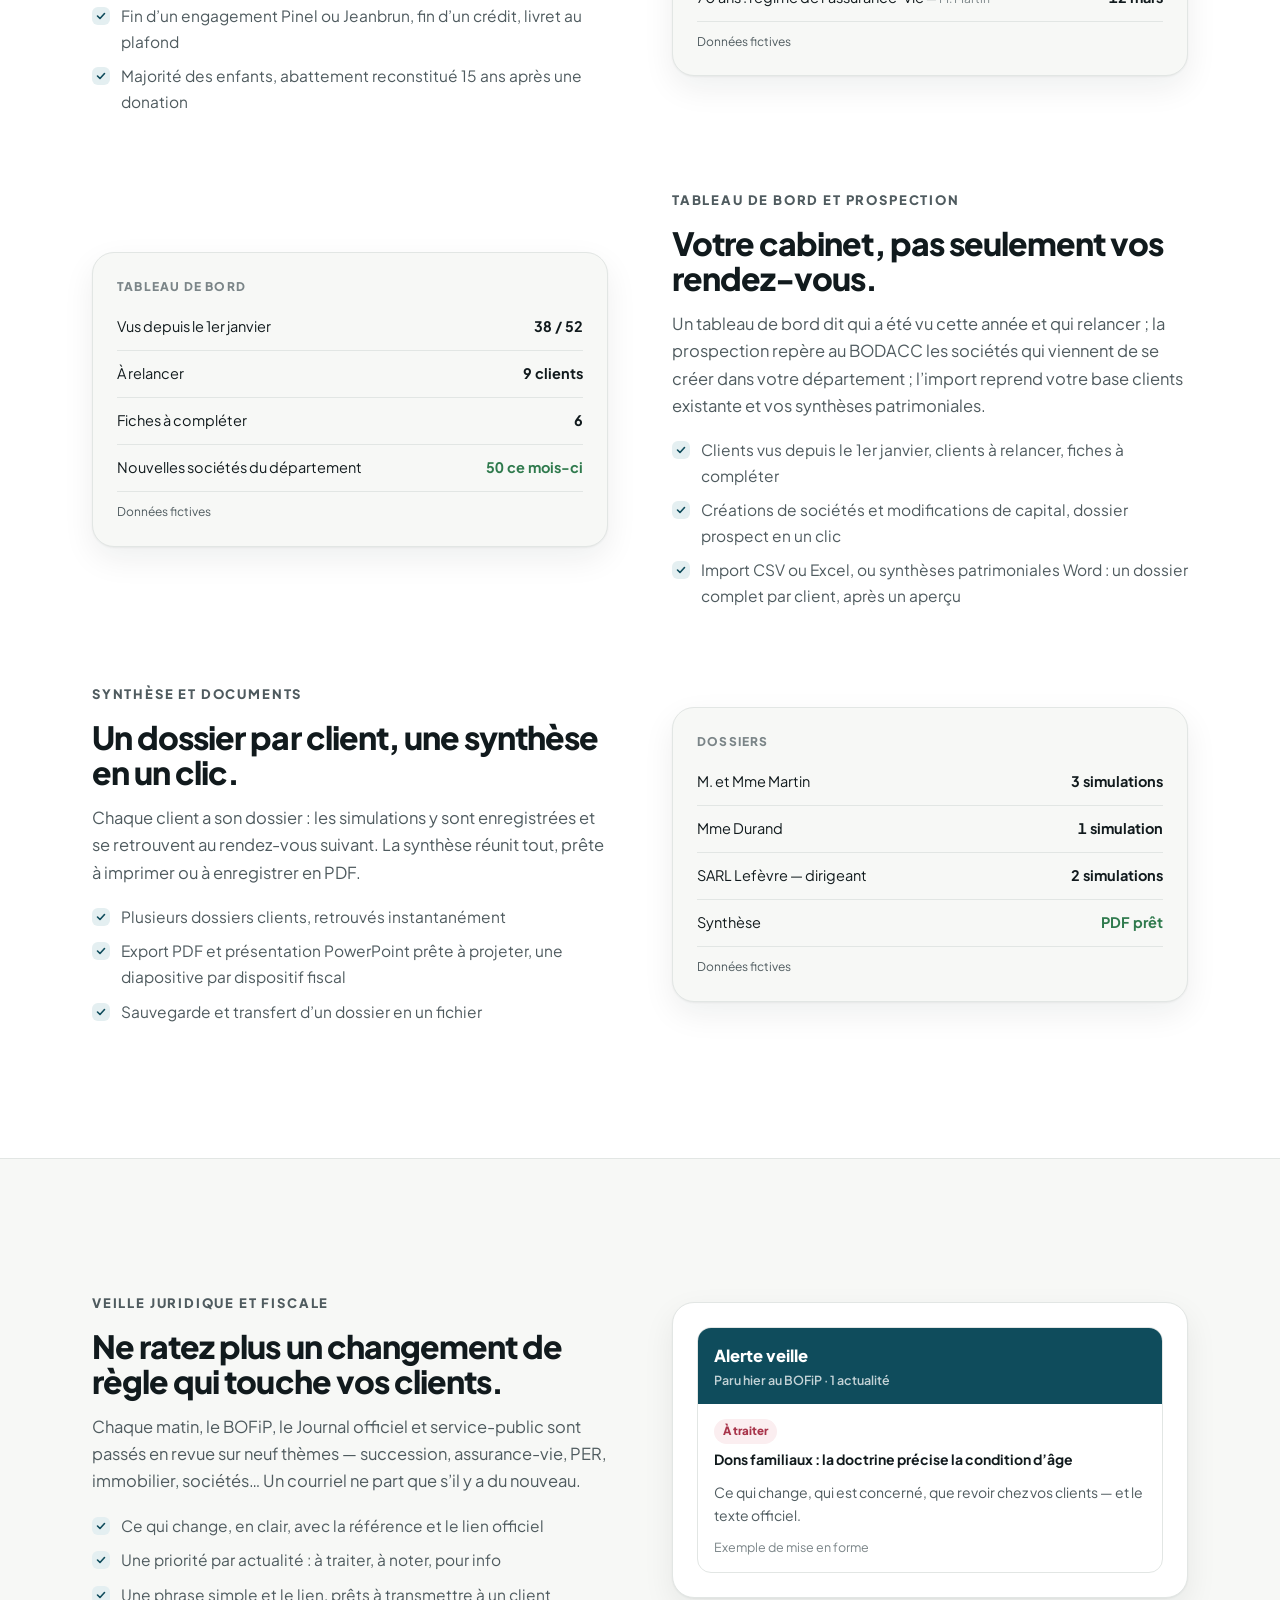
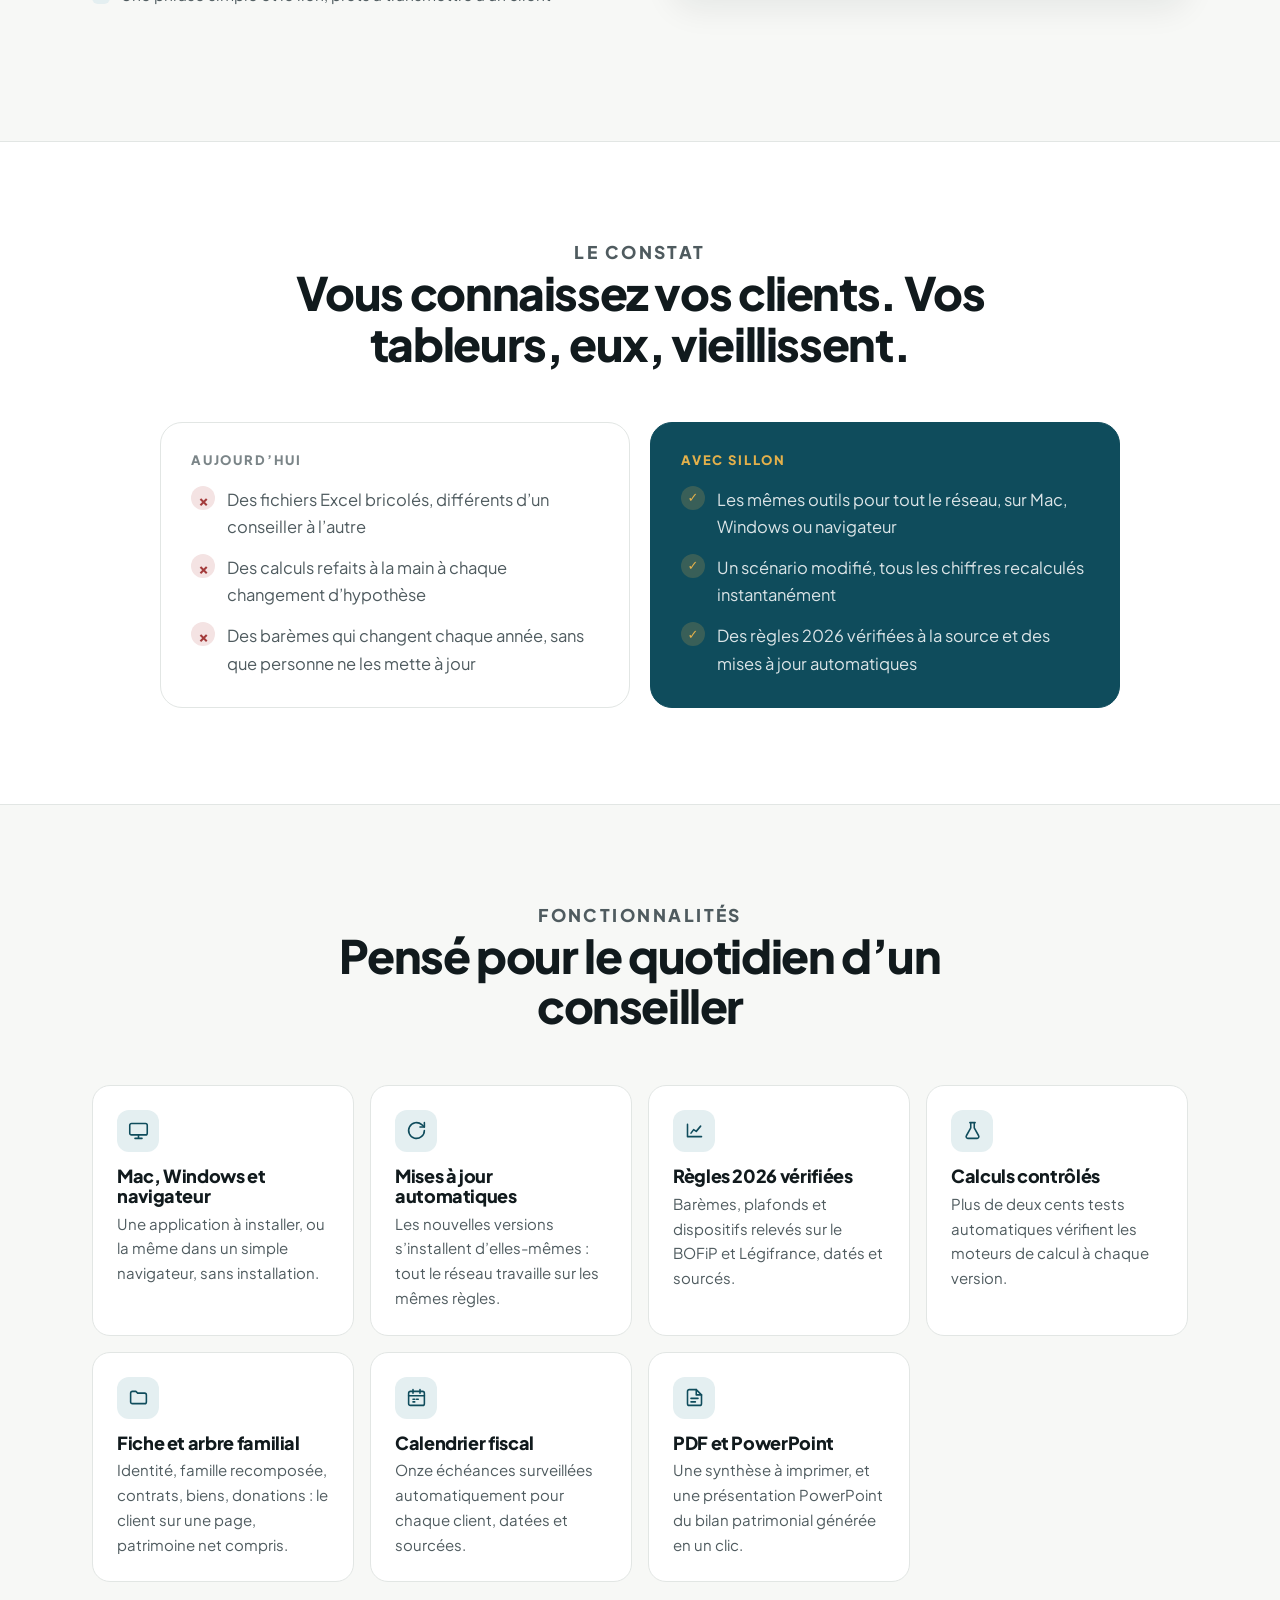
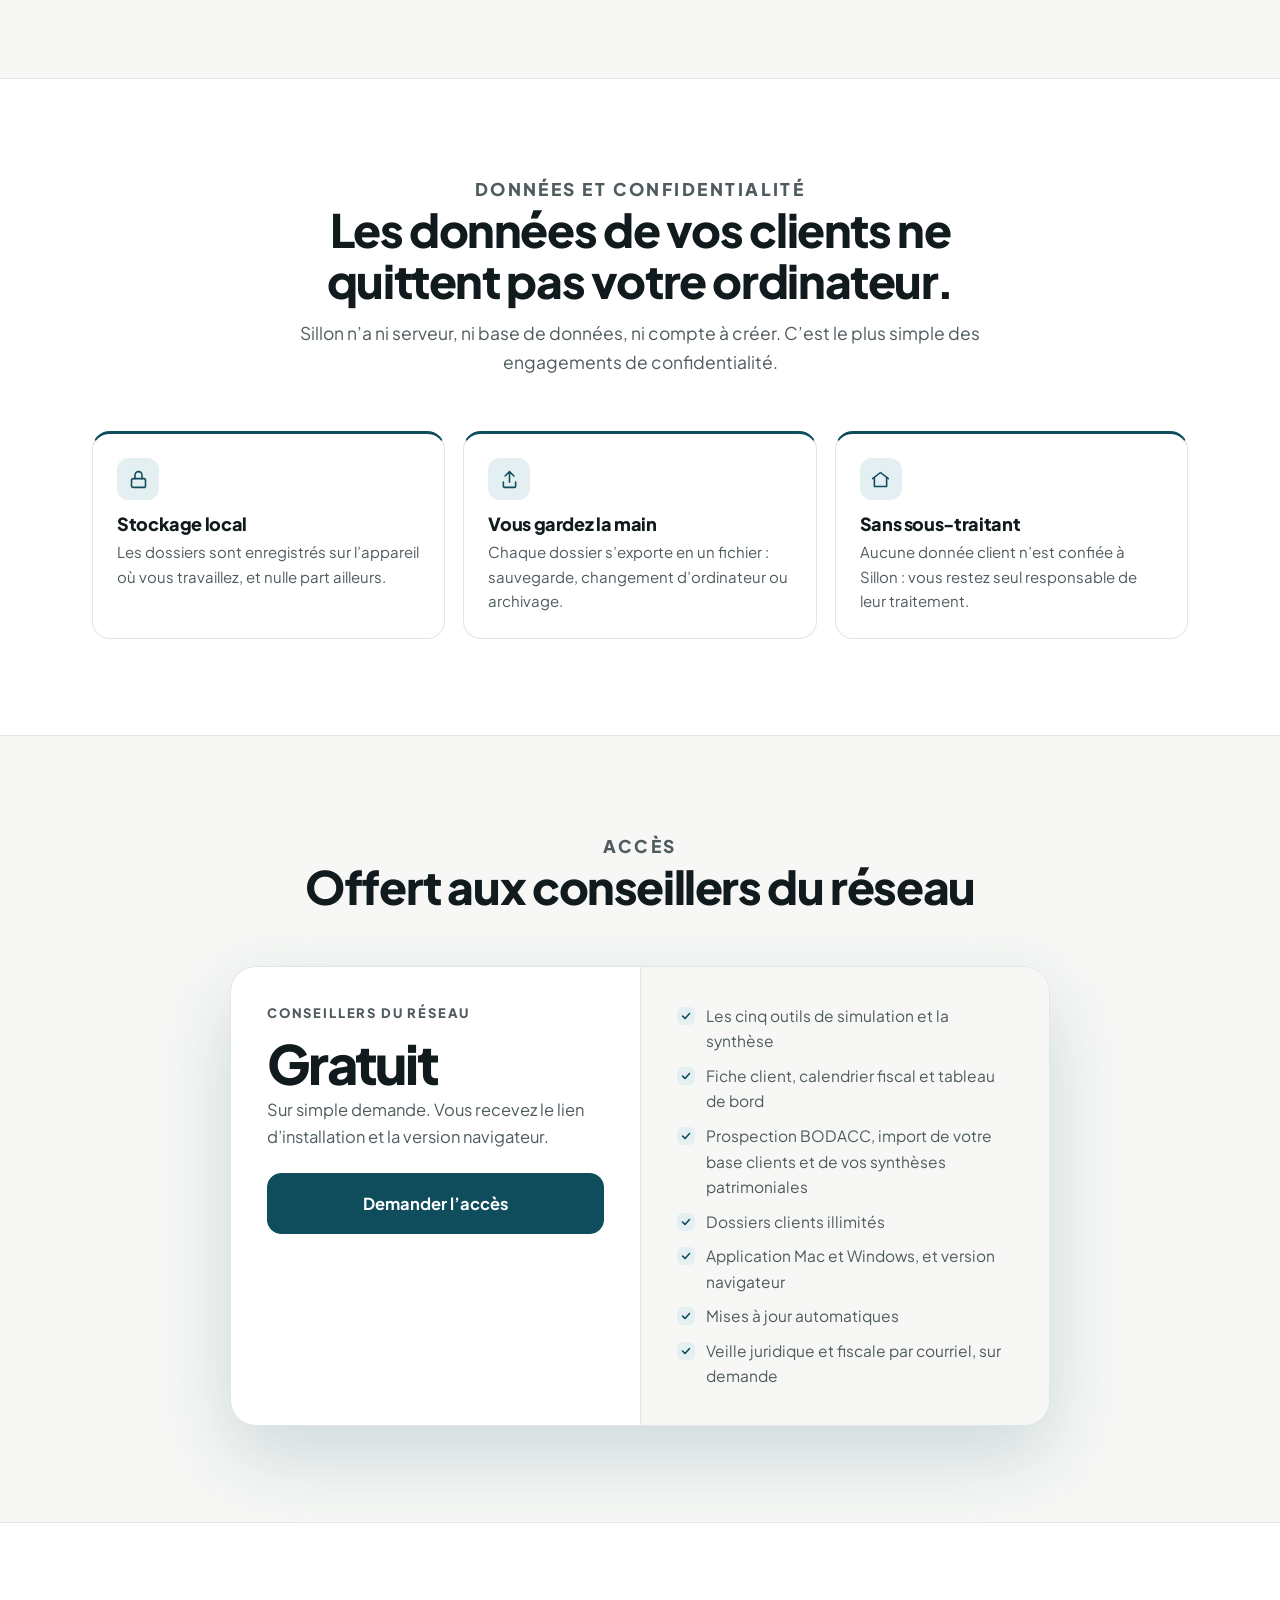
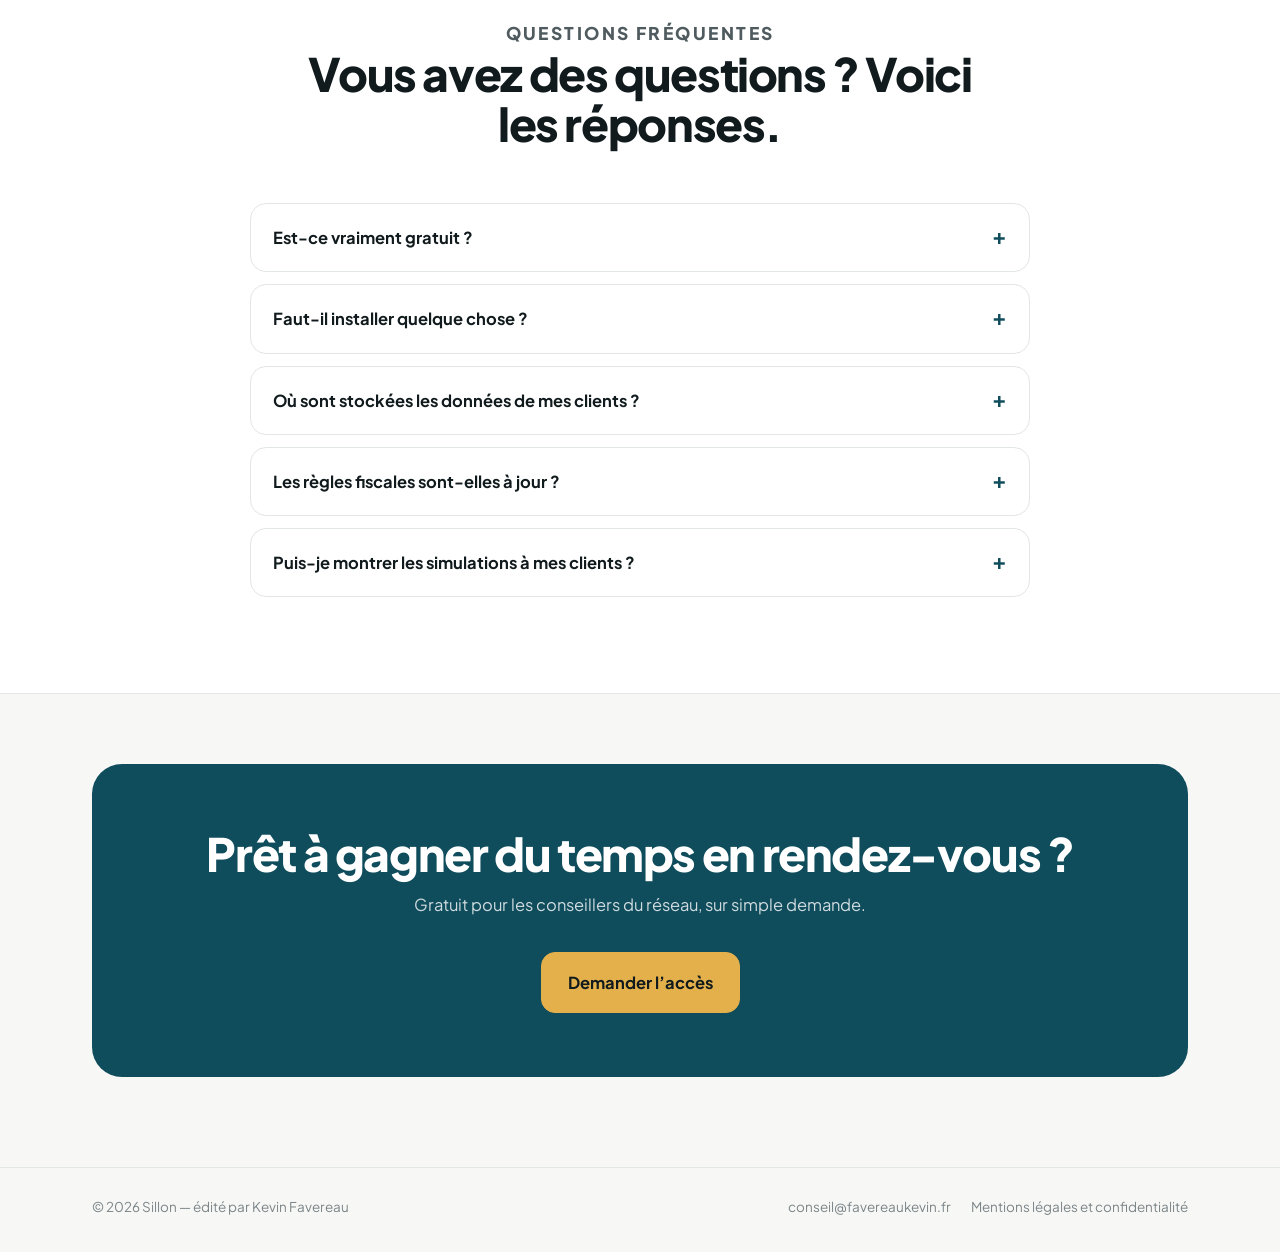
==== commit 8677b6e1: "Sillon : vue « Présenter au client », diapositives par dispositif, import des synthèses Word (v0.5.2" ====
--- a/index.html
+++ b/index.html
@@ -78,7 +78,7 @@
           <p class="etiquette">Épargne immobilier</p>
           <h3>Comparez les régimes fiscaux sur le même bien, en direct.</h3>
           <p>LMNP, location nue, Denormandie, Jeanbrun : le même projet chiffré sous chaque régime, avec l’effort d’épargne, l’impôt et le patrimoine constitué, année après année.</p>
-          <ul class="puces"><li>Micro ou réel, déficit foncier et amortissement gérés selon les règles 2026</li><li>Une SCPI à crédit en complément, intérêts déduits des revenus fonciers</li><li>Les paliers qui comptent : fin du crédit, fin de l’engagement, horizon choisi</li></ul>
+          <ul class="puces"><li>Micro ou réel, déficit foncier et amortissement gérés selon les règles 2026</li><li>Une SCPI à crédit en complément, intérêts déduits des revenus fonciers</li><li>Une vue « Présenter au client » : une carte par dispositif, avec la mensualité, la réduction d’impôt et l’effort d’épargne — sans le détail des calculs</li></ul>
         </div>
         <div class="alterne-visuel"><div class="v-titre">Même bien, quatre régimes</div><div class="v-ligne"><span>LMNP au réel</span><b>212 €/mois</b></div><div class="v-ligne"><span>Location nue au réel</span><b>268 €/mois</b></div><div class="v-ligne"><span>Jeanbrun</span><b>231 €/mois</b></div><div class="v-ligne"><span>Micro-foncier</span><b>295 €/mois</b></div><p class="m-legende" style="margin:10px 0 0">Effort d’épargne moyen pendant le crédit · données fictives</p></div>
       </div>
@@ -117,8 +117,8 @@
         <div>
           <p class="etiquette">Tableau de bord et prospection</p>
           <h3>Votre cabinet, pas seulement vos rendez-vous.</h3>
-          <p>Un tableau de bord dit qui a été vu cette année et qui relancer ; la prospection repère au BODACC les sociétés qui viennent de se créer dans votre département ; l’import reprend votre base clients existante.</p>
-          <ul class="puces"><li>Clients vus depuis le 1er janvier, clients à relancer, fiches à compléter</li><li>Créations de sociétés et modifications de capital, dossier prospect en un clic</li><li>Import CSV ou Excel : un dossier et une fiche par client, après un aperçu</li></ul>
+          <p>Un tableau de bord dit qui a été vu cette année et qui relancer ; la prospection repère au BODACC les sociétés qui viennent de se créer dans votre département ; l’import reprend votre base clients existante et vos synthèses patrimoniales.</p>
+          <ul class="puces"><li>Clients vus depuis le 1er janvier, clients à relancer, fiches à compléter</li><li>Créations de sociétés et modifications de capital, dossier prospect en un clic</li><li>Import CSV ou Excel, ou synthèses patrimoniales Word : un dossier complet par client, après un aperçu</li></ul>
         </div>
         <div class="alterne-visuel"><div class="v-titre">Tableau de bord</div><div class="v-ligne"><span>Vus depuis le 1er janvier</span><b>38 / 52</b></div><div class="v-ligne"><span>À relancer</span><b>9 clients</b></div><div class="v-ligne"><span>Fiches à compléter</span><b>6</b></div><div class="v-ligne"><span>Nouvelles sociétés du département</span><b class=ok>50 ce mois-ci</b></div><p class="m-legende" style="margin:10px 0 0">Données fictives</p></div>
       </div>
@@ -128,7 +128,7 @@
           <p class="etiquette">Synthèse et documents</p>
           <h3>Un dossier par client, une synthèse en un clic.</h3>
           <p>Chaque client a son dossier : les simulations y sont enregistrées et se retrouvent au rendez-vous suivant. La synthèse réunit tout, prête à imprimer ou à enregistrer en PDF.</p>
-          <ul class="puces"><li>Plusieurs dossiers clients, retrouvés instantanément</li><li>Export PDF et présentation PowerPoint prête à projeter</li><li>Sauvegarde et transfert d’un dossier en un fichier</li></ul>
+          <ul class="puces"><li>Plusieurs dossiers clients, retrouvés instantanément</li><li>Export PDF et présentation PowerPoint prête à projeter, une diapositive par dispositif fiscal</li><li>Sauvegarde et transfert d’un dossier en un fichier</li></ul>
         </div>
         <div class="alterne-visuel"><div class="v-titre">Dossiers</div><div class="v-ligne"><span>M. et Mme Martin</span><b>3 simulations</b></div><div class="v-ligne"><span>Mme Durand</span><b>1 simulation</b></div><div class="v-ligne"><span>SARL Lefèvre — dirigeant</span><b>2 simulations</b></div><div class="v-ligne"><span>Synthèse</span><b class=ok>PDF prêt</b></div><p class="m-legende" style="margin:10px 0 0">Données fictives</p></div>
       </div>
@@ -237,7 +237,7 @@
             <ul class="puces">
               <li>Les cinq outils de simulation et la synthèse</li>
               <li>Fiche client, calendrier fiscal et tableau de bord</li>
-              <li>Prospection BODACC et import de votre base clients</li>
+              <li>Prospection BODACC, import de votre base clients et de vos synthèses patrimoniales</li>
               <li>Dossiers clients illimités</li>
               <li>Application Mac et Windows, et version navigateur</li>
               <li>Mises à jour automatiques</li>
@@ -259,7 +259,7 @@
           <details><summary>Faut-il installer quelque chose ?</summary><p>Non, ce n’est pas obligatoire : Sillon fonctionne aussi dans un simple navigateur. Une application Mac et Windows est disponible pour ceux qui préfèrent ; à la première ouverture, le système peut afficher un avertissement de sécurité, et la procédure pour le passer est fournie avec le lien.</p></details>
           <details><summary>Où sont stockées les données de mes clients ?</summary><p>Uniquement sur votre appareil. Sillon n’envoie aucune donnée client sur internet : la seule requête en ligne est celle de la prospection, qui interroge le BODACC avec un département et une période. Pensez à exporter vos dossiers pour les sauvegarder, ou pour les retrouver sur un autre ordinateur.</p></details>
           <details><summary>Les règles fiscales sont-elles à jour ?</summary><p>Les barèmes, plafonds et dispositifs sont ceux de 2026, vérifiés sur le BOFiP et Légifrance. Quand une règle change, l’outil est corrigé et la mise à jour arrive automatiquement.</p></details>
-          <details><summary>Puis-je montrer les simulations à mes clients ?</summary><p>Oui, c’est leur raison d’être, et une version client est prévue pour le PDF. Les simulations restent des projections fondées sur des hypothèses : elles appuient votre conseil, elles ne le remplacent pas.</p></details>
+          <details><summary>Puis-je montrer les simulations à mes clients ?</summary><p>Oui, c’est leur raison d’être. L’épargne immobilier a une vue « Présenter au client » qui ne garde que l’essentiel — mensualité, réduction d’impôt, effort d’épargne — et le PowerPoint reprend chaque dispositif sur sa propre diapositive. Les simulations restent des projections fondées sur des hypothèses : elles appuient votre conseil, elles ne le remplacent pas.</p></details>
         </div>
       </div>
     </section>
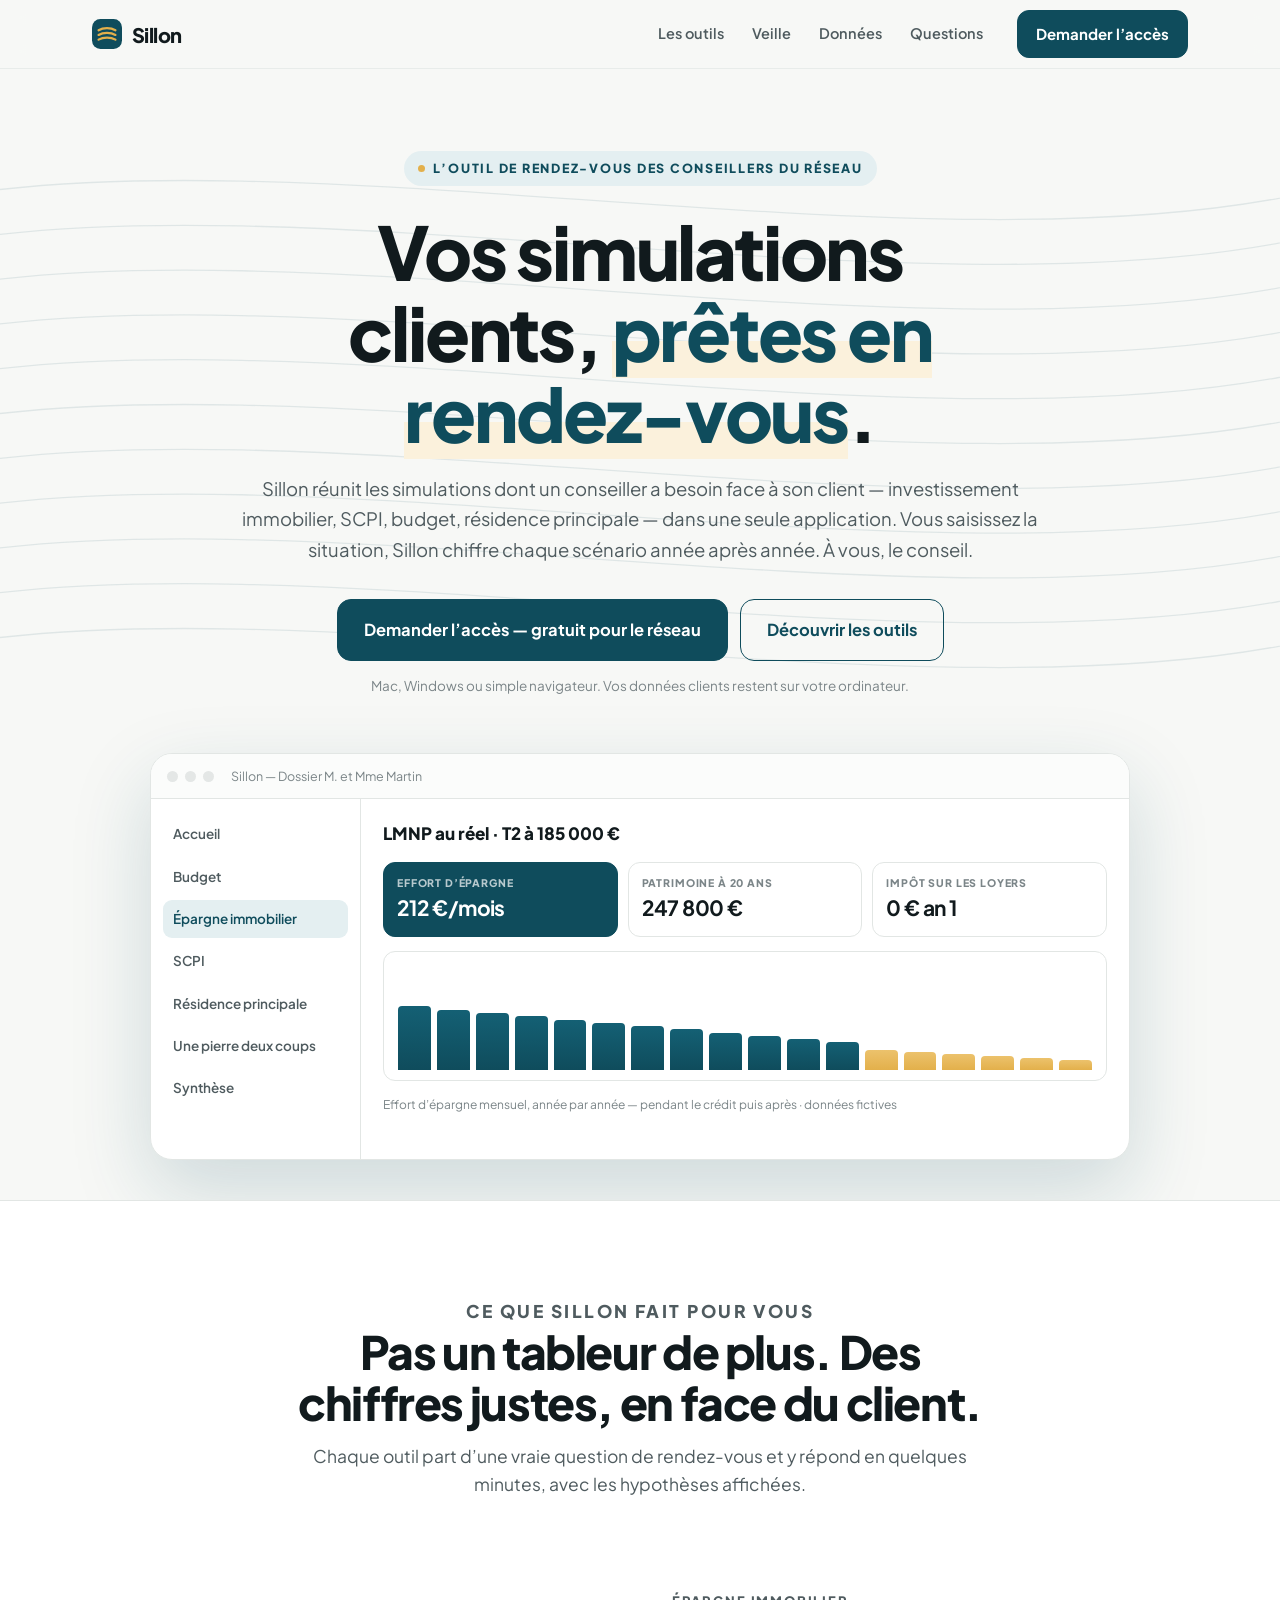
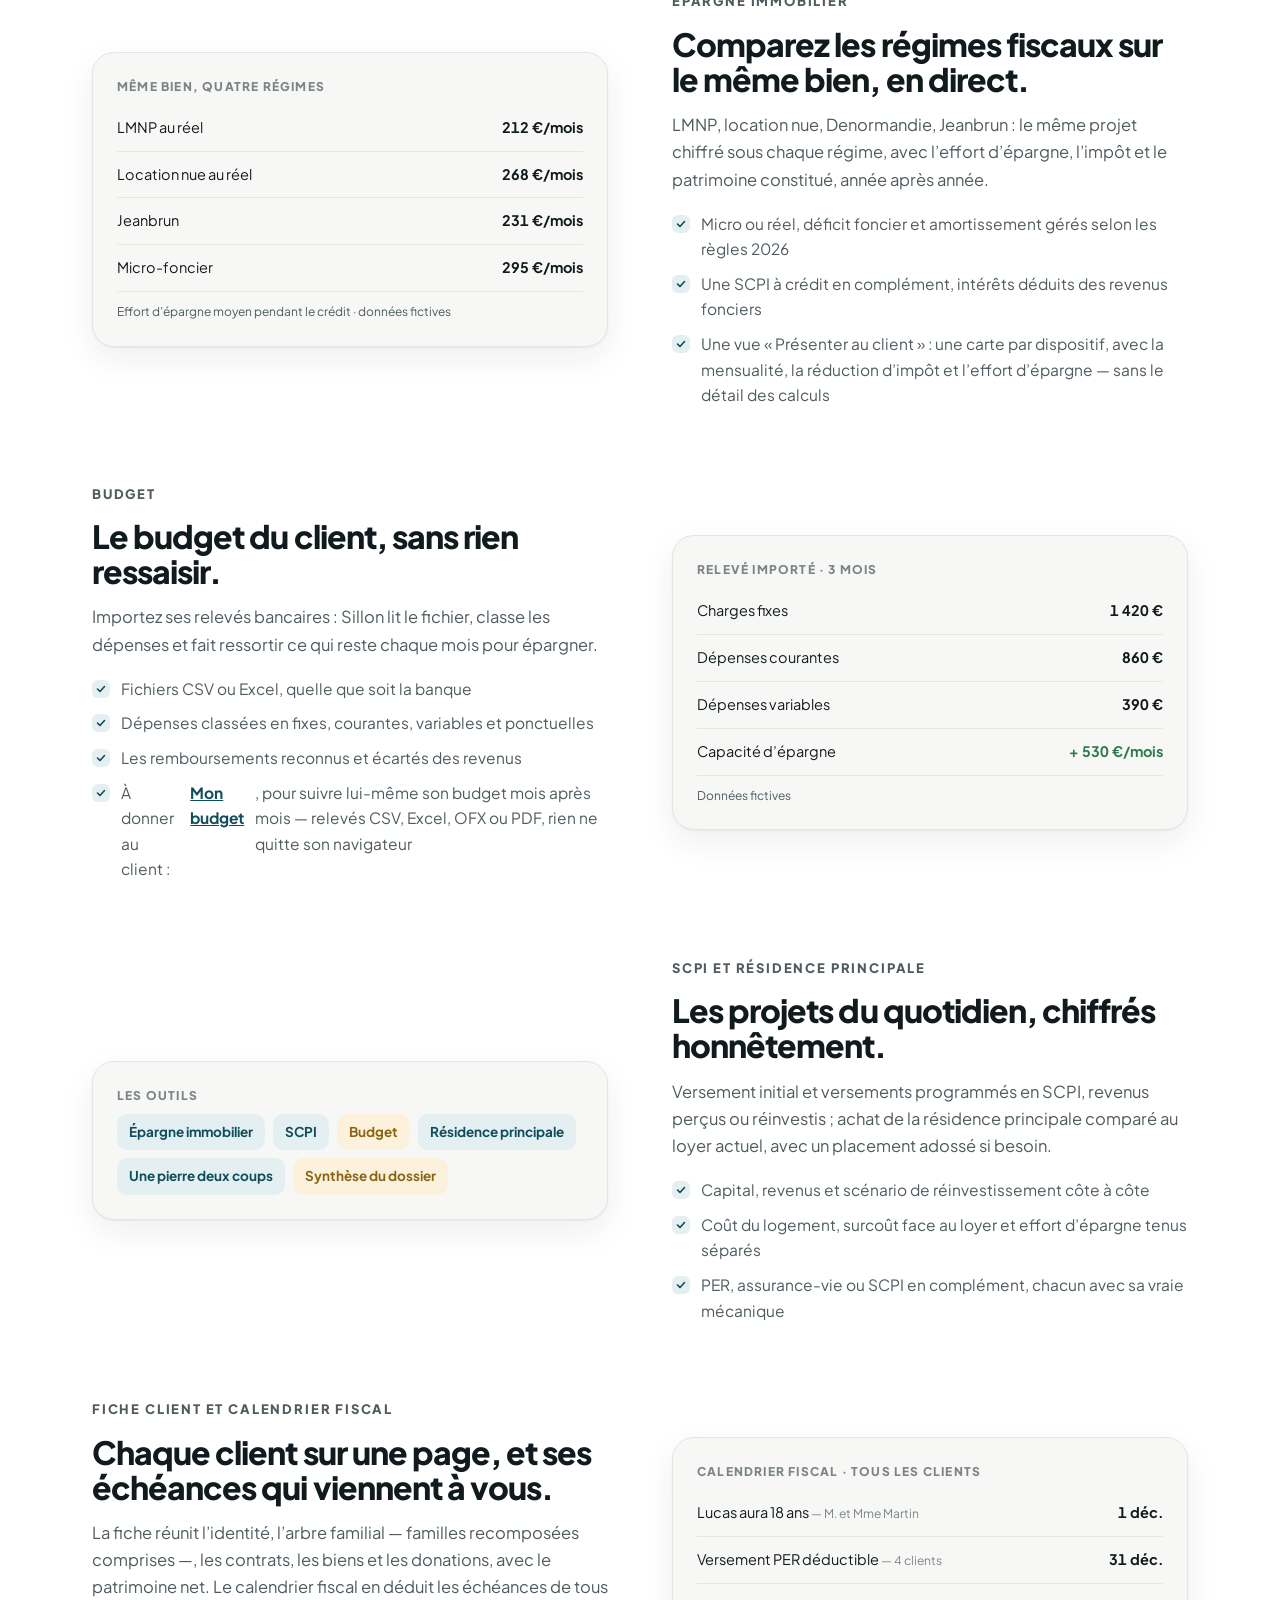
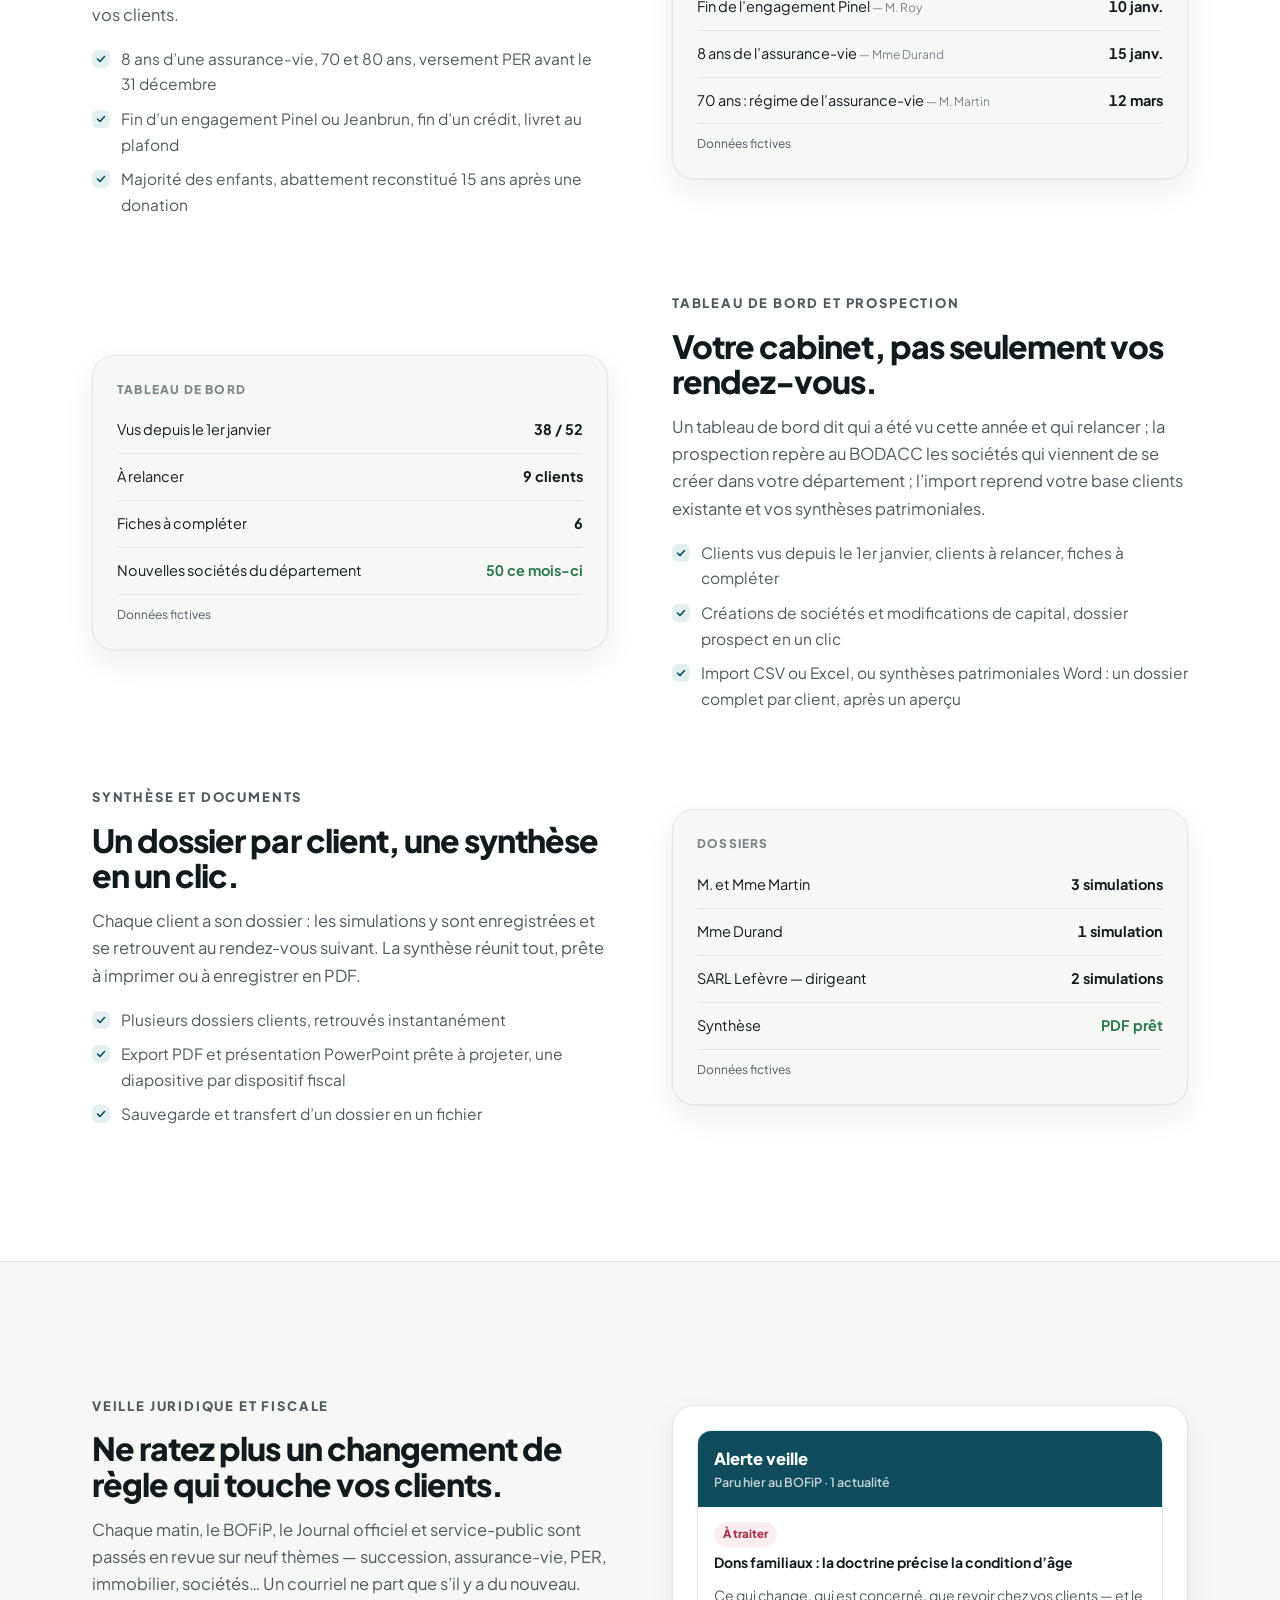
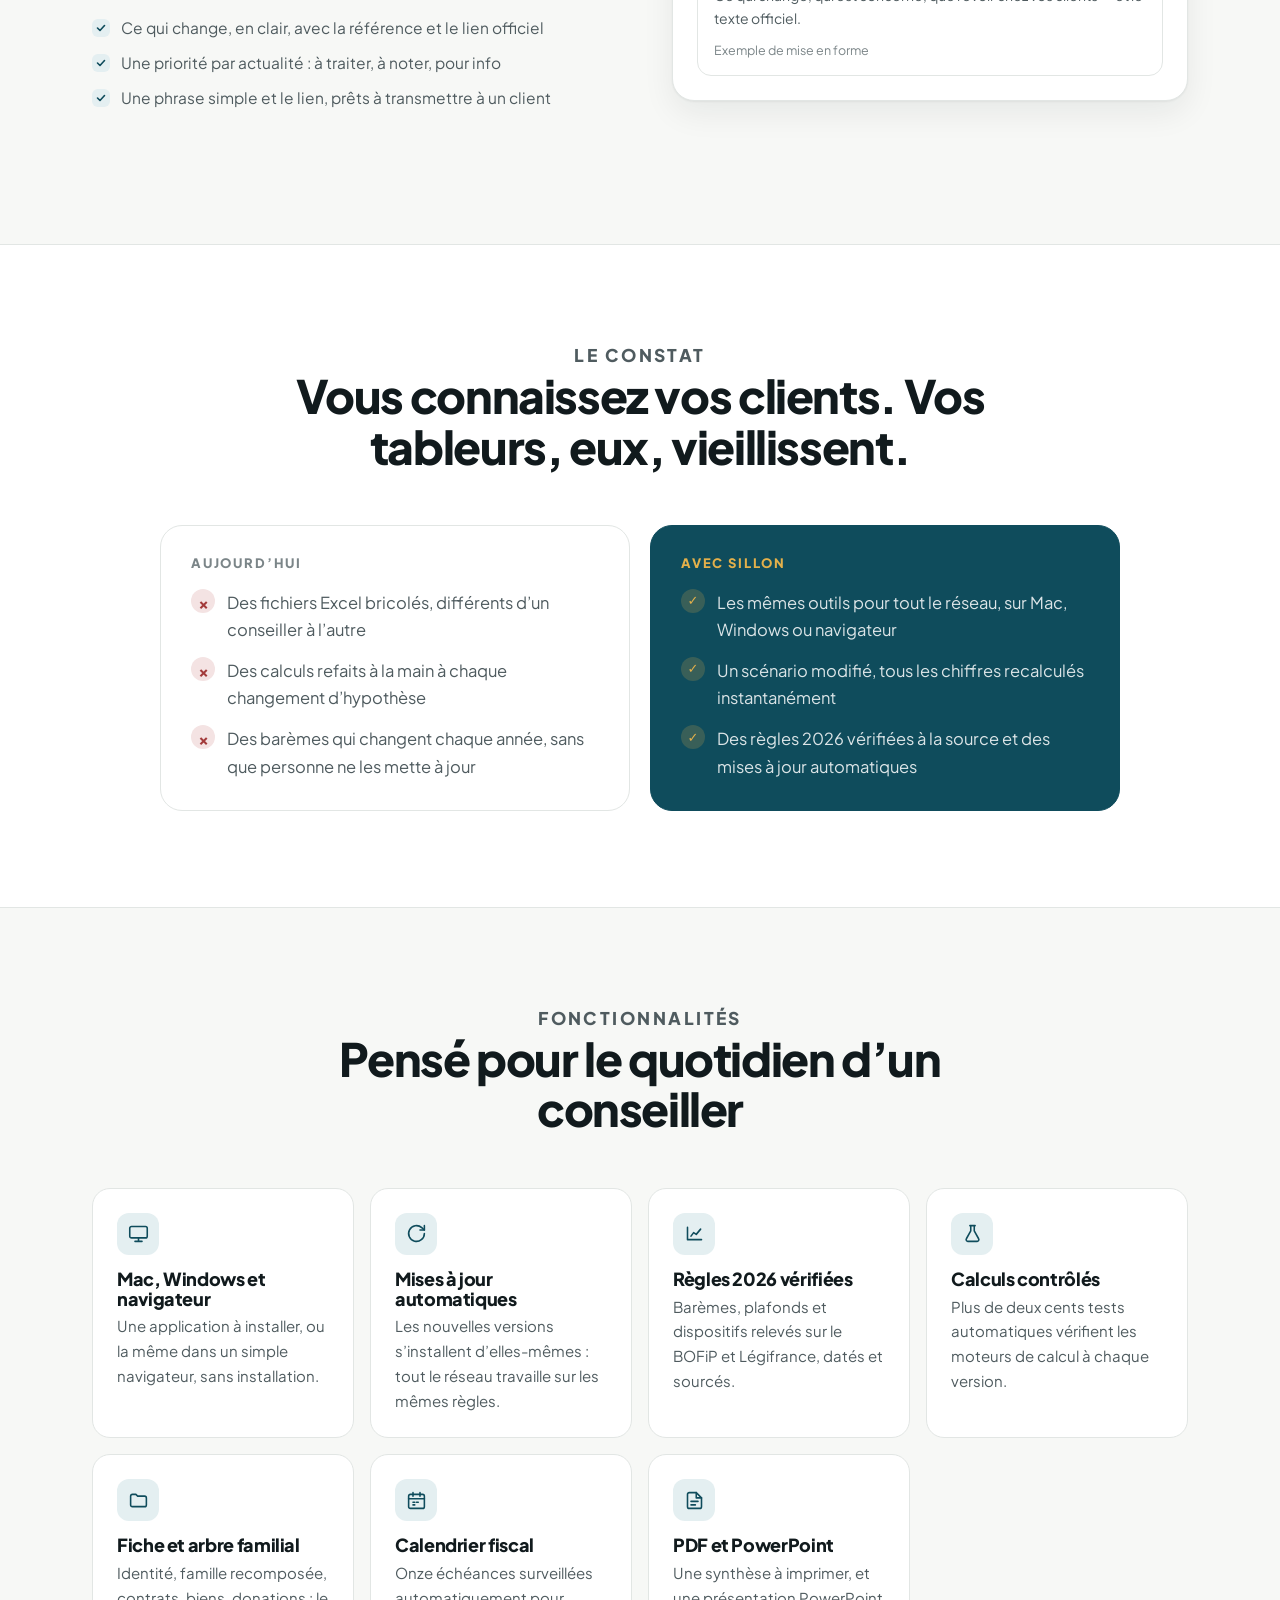
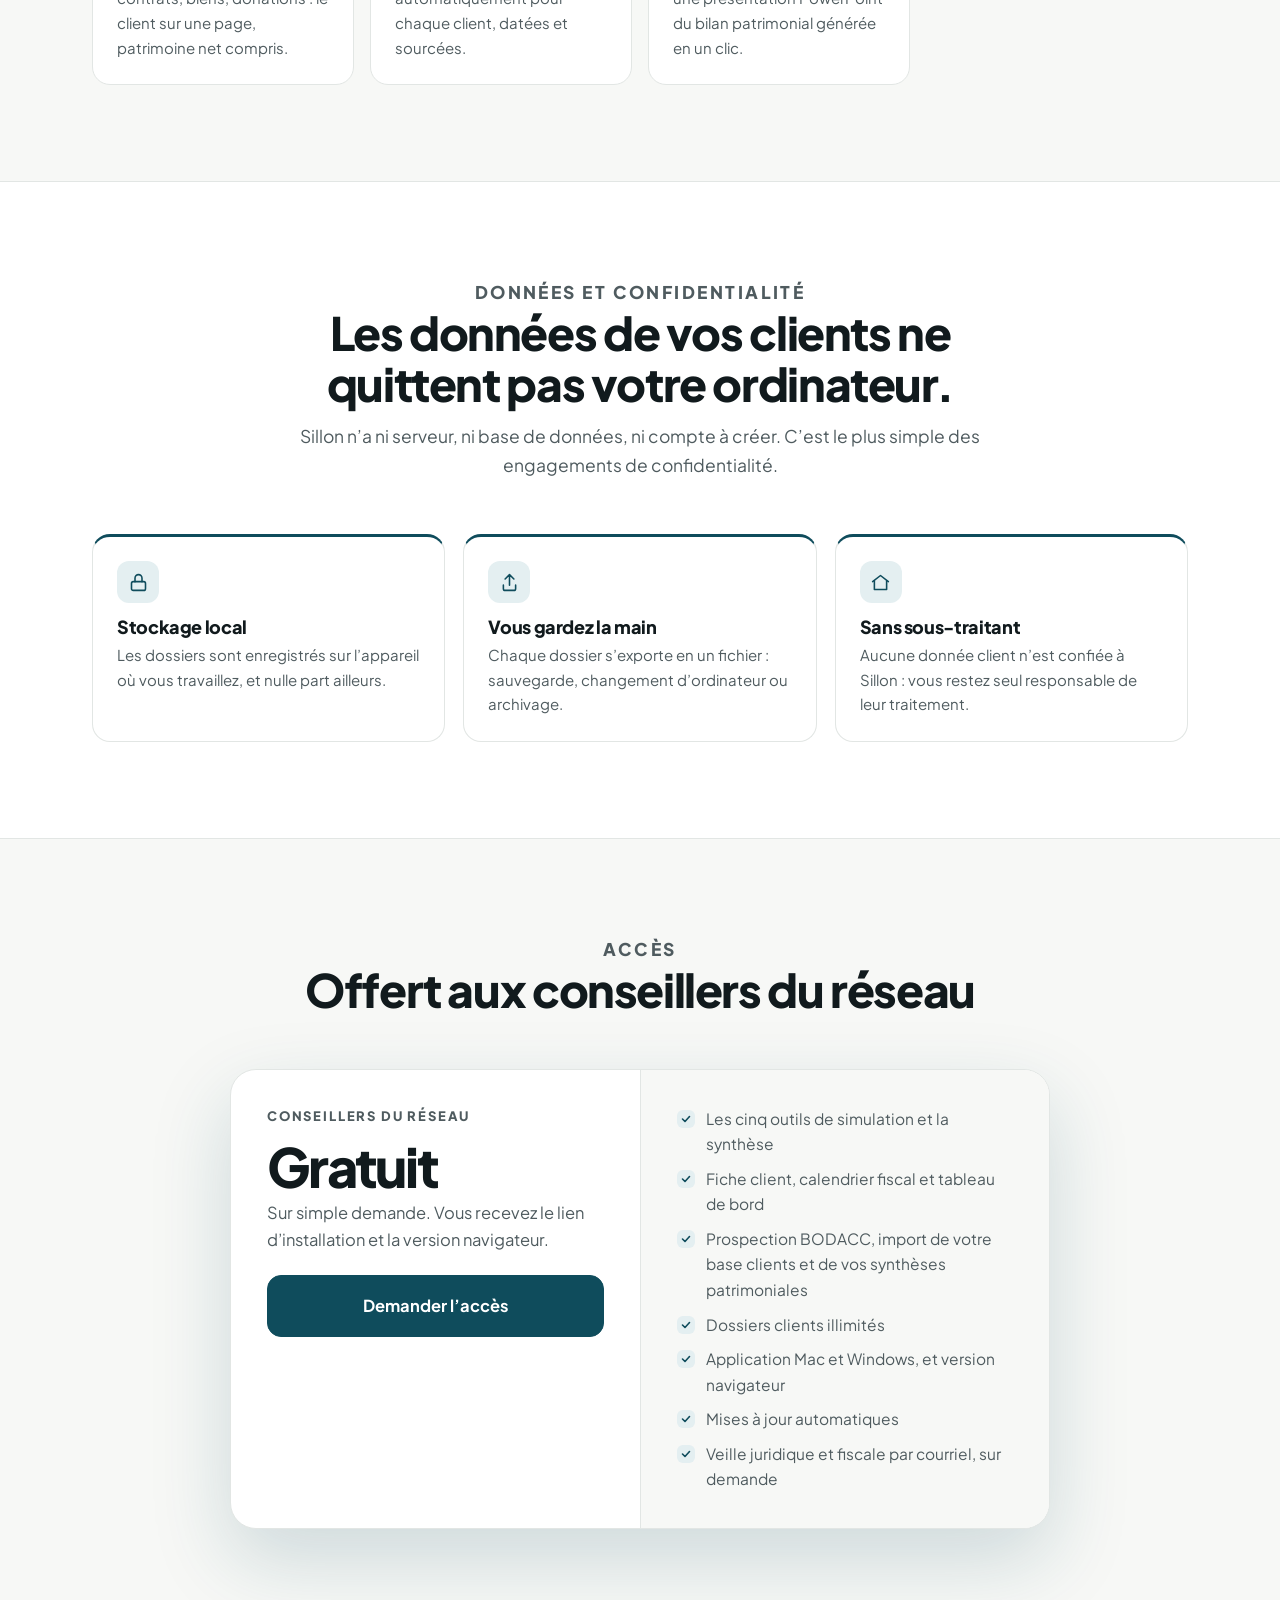
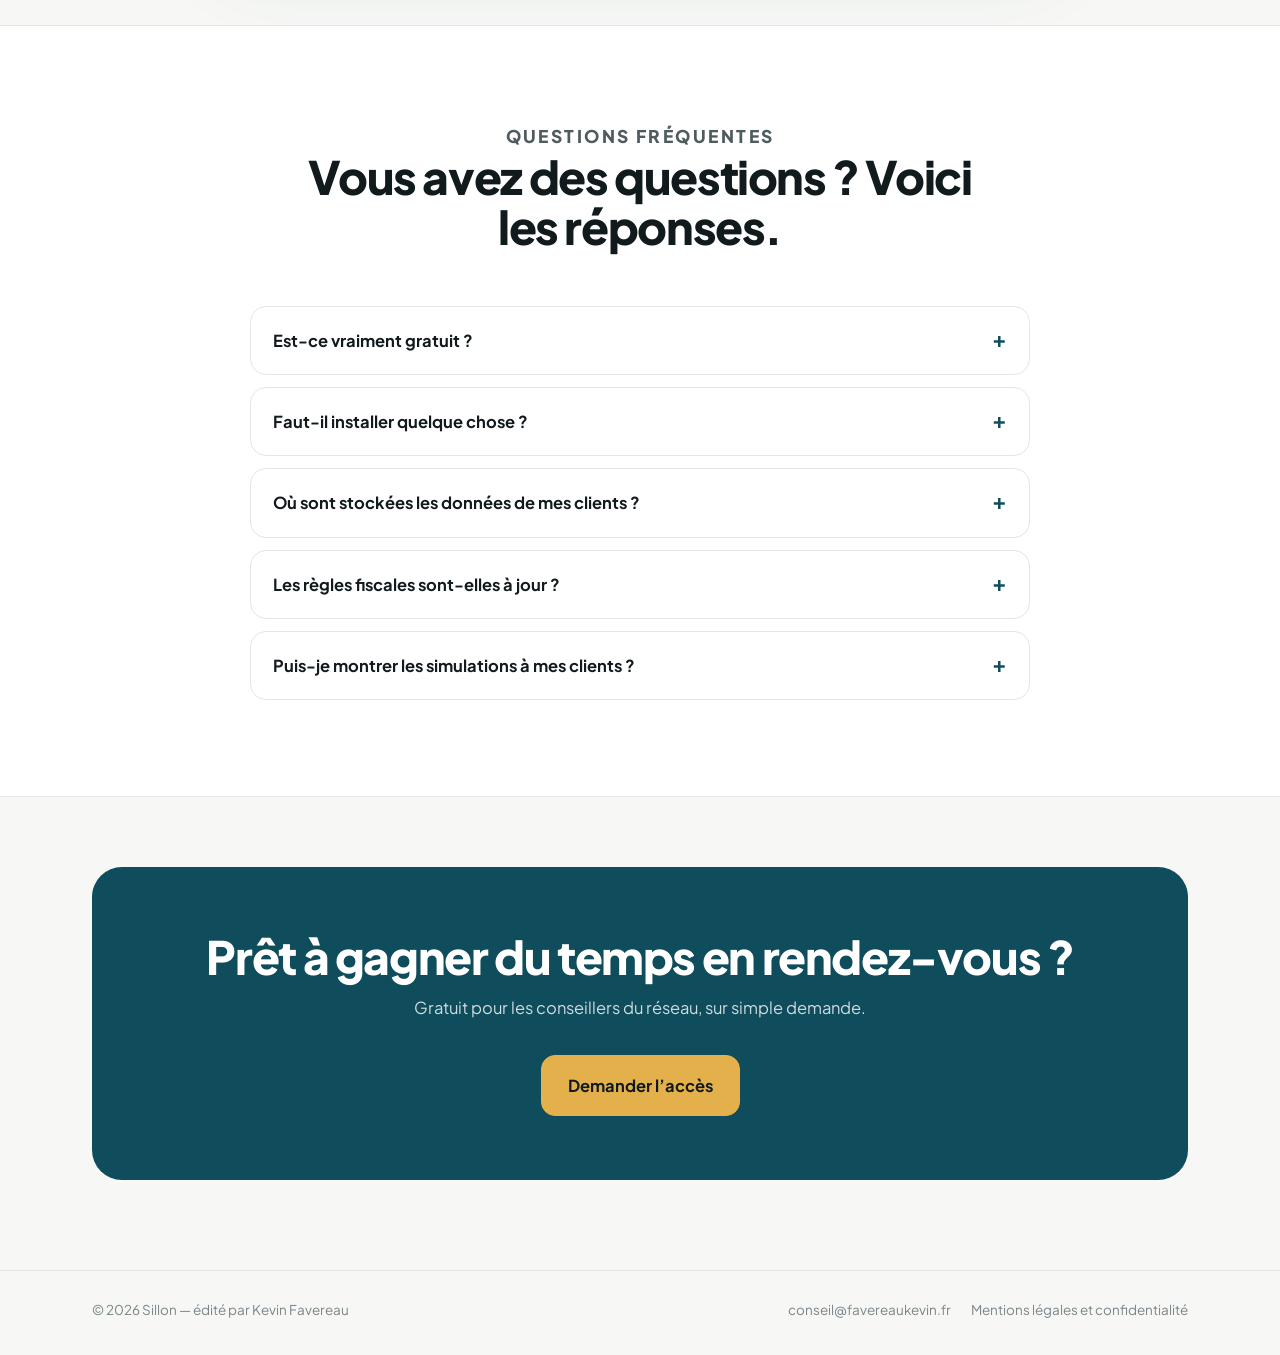
==== commit a86d7f96: "Sillon : lien vers l'outil client Mon budget dans la section Budget Co-Authored-By: Claude Opus 5.5 " ====
--- a/index.html
+++ b/index.html
@@ -88,7 +88,7 @@
           <p class="etiquette">Budget</p>
           <h3>Le budget du client, sans rien ressaisir.</h3>
           <p>Importez ses relevés bancaires : Sillon lit le fichier, classe les dépenses et fait ressortir ce qui reste chaque mois pour épargner.</p>
-          <ul class="puces"><li>Fichiers CSV ou Excel, quelle que soit la banque</li><li>Dépenses classées en fixes, courantes, variables et ponctuelles</li><li>Les remboursements reconnus et écartés des revenus</li></ul>
+          <ul class="puces"><li>Fichiers CSV ou Excel, quelle que soit la banque</li><li>Dépenses classées en fixes, courantes, variables et ponctuelles</li><li>Les remboursements reconnus et écartés des revenus</li><li>À donner au client : <a href="https://favereaukevin-creator.github.io/mon-budget/" target="_blank" rel="noopener" style="color:var(--petrole);font-weight:700">Mon budget</a>, pour suivre lui-même son budget mois après mois — relevés CSV, Excel, OFX ou PDF, rien ne quitte son navigateur</li></ul>
         </div>
         <div class="alterne-visuel"><div class="v-titre">Relevé importé · 3 mois</div><div class="v-ligne"><span>Charges fixes</span><b>1 420 €</b></div><div class="v-ligne"><span>Dépenses courantes</span><b>860 €</b></div><div class="v-ligne"><span>Dépenses variables</span><b>390 €</b></div><div class="v-ligne"><span>Capacité d’épargne</span><b class=ok>+ 530 €/mois</b></div><p class="m-legende" style="margin:10px 0 0">Données fictives</p></div>
       </div>
